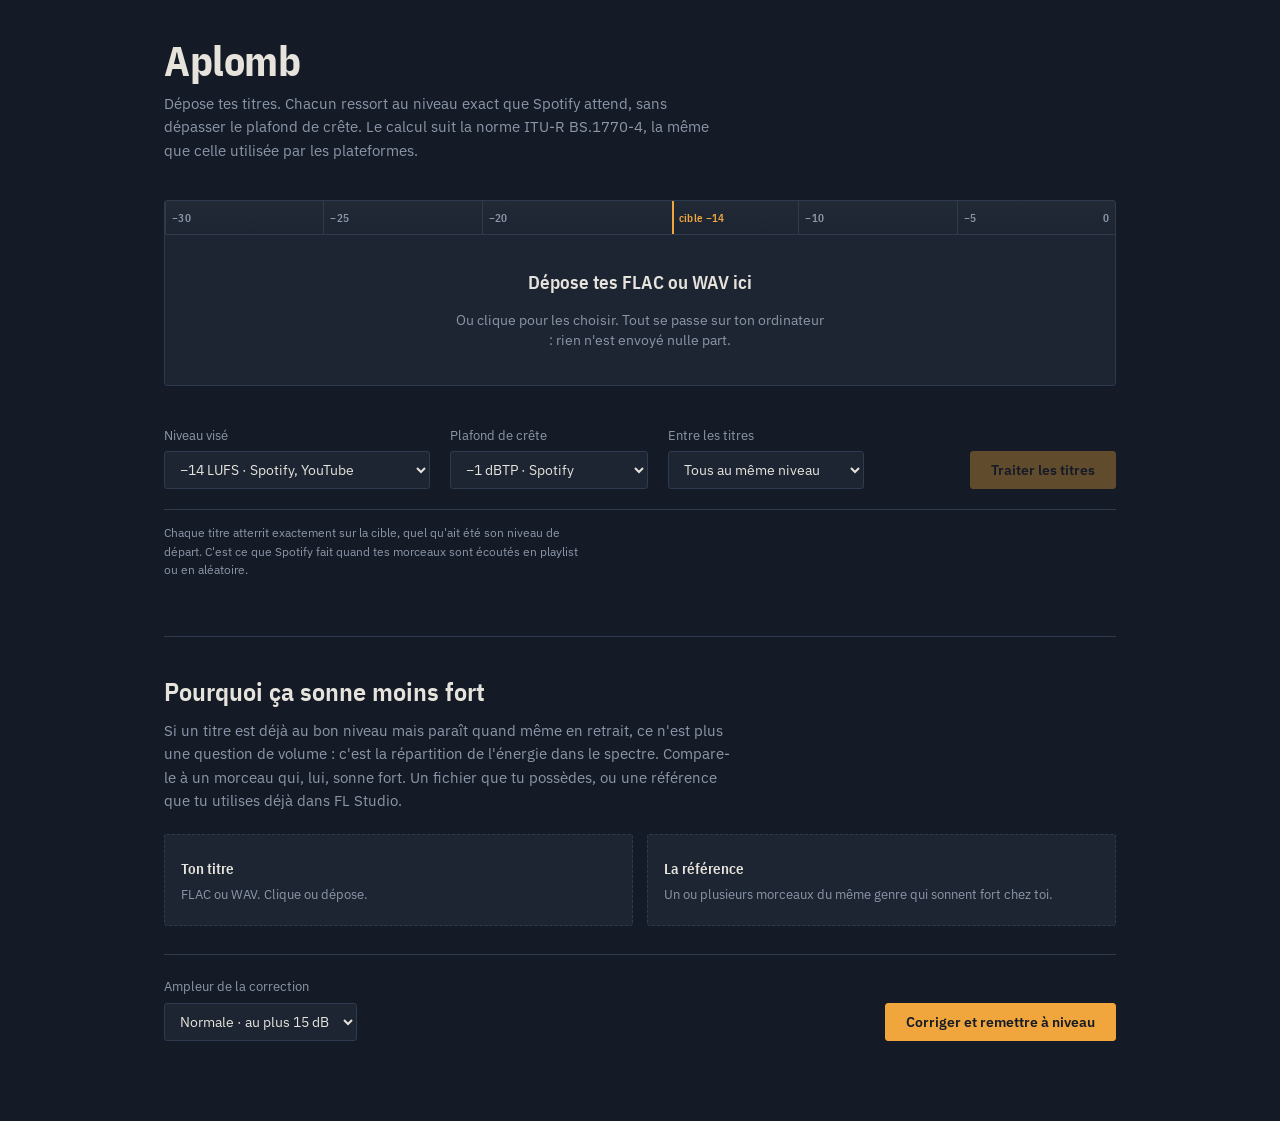
==== Aplomb/index.html @ 02bfd2ac "Update index.html" ====
<!DOCTYPE html>
<html lang="fr">
<head>
<meta charset="utf-8">
<meta name="viewport" content="width=device-width, initial-scale=1">
<title>Aplomb — mise à niveau pour Spotify</title>
<link rel="preconnect" href="https://fonts.googleapis.com">
<link rel="preconnect" href="https://fonts.gstatic.com" crossorigin>
<link href="https://fonts.googleapis.com/css2?family=IBM+Plex+Sans+Condensed:wght@500;600;700&family=IBM+Plex+Sans:wght@400;500;600&display=swap" rel="stylesheet">
<style>
:root{
  --bg:#151b26;
  --panel:#1d2532;
  --rule:#2e3a4d;
  --ink:#e6e3dc;
  --dim:#8b97a9;
  --lamp:#f0a63c;
  --alert:#e0604a;
  --good:#74bd9c;
  --scale-lo:-30;
  --scale-hi:0;
}
*{box-sizing:border-box}
html,body{margin:0;padding:0}
body{
  background:var(--bg);
  color:var(--ink);
  font-family:"IBM Plex Sans","Segoe UI",system-ui,sans-serif;
  font-size:15px;
  line-height:1.55;
  font-variant-numeric:tabular-nums;
  -webkit-font-smoothing:antialiased;
}
.wrap{max-width:1000px;margin:0 auto;padding:40px 24px 80px}

/* ---- en-tête ---- */
header{margin-bottom:38px}
h1{
  font-family:"IBM Plex Sans Condensed","Segoe UI",sans-serif;
  font-weight:700;font-size:42px;line-height:1;letter-spacing:-.01em;
  margin:0 0 10px;
}
header p{margin:0;max-width:62ch;color:var(--dim)}

/* ---- règle de loudness : l'élément central ---- */
.meter{
  border:1px solid var(--rule);
  background:var(--panel);
  border-radius:3px;
  margin-bottom:22px;
  overflow:hidden;
}
.meter.dragging{border-color:var(--lamp)}
.scale{
  position:relative;height:34px;
  border-bottom:1px solid var(--rule);
  background:linear-gradient(to bottom,rgba(255,255,255,.02),transparent);
}
.tick{position:absolute;top:0;bottom:0;width:1px;background:var(--rule)}
.tick span{
  position:absolute;top:9px;left:7px;
  font-size:11px;color:var(--dim);white-space:nowrap;
  font-family:"IBM Plex Sans Condensed",sans-serif;font-weight:600;letter-spacing:.03em;
}
.tick.last span{left:auto;right:7px}
.tick.target{background:var(--lamp);width:2px}
.tick.target span{color:var(--lamp)}

.lanes{position:relative}
.lanes:empty,.lanes:has(.dropnote){min-height:150px}
.dropnote{
  display:flex;flex-direction:column;align-items:center;justify-content:center;
  min-height:150px;gap:12px;text-align:center;padding:22px;
}
.dropnote strong{
  font-family:"IBM Plex Sans Condensed",sans-serif;font-weight:600;font-size:19px;
}
.dropnote span{color:var(--dim);font-size:13.5px;max-width:46ch}

.lane{
  position:relative;height:34px;
  border-bottom:1px solid rgba(46,58,77,.5);
}
.lane:last-child{border-bottom:none}
.lane .name{
  position:absolute;left:10px;top:8px;font-size:12.5px;color:var(--dim);
  max-width:34%;overflow:hidden;text-overflow:ellipsis;white-space:nowrap;
  z-index:2;text-shadow:0 0 6px var(--panel),0 0 6px var(--panel);
}
.travel{
  position:absolute;top:16px;height:2px;background:var(--rule);
  transition:left .7s cubic-bezier(.4,0,.2,1),width .7s cubic-bezier(.4,0,.2,1);
}
.pip{
  position:absolute;top:11px;width:11px;height:11px;margin-left:-5.5px;
  border-radius:50%;background:var(--dim);
  transition:left .7s cubic-bezier(.4,0,.2,1),background .3s;
}
.pip.done{background:var(--lamp);box-shadow:0 0 9px rgba(240,166,60,.55)}
.pip.ghost{background:none;border:1px solid var(--rule);width:9px;height:9px;top:12px}

/* ---- réglages ---- */
.controls{
  display:flex;flex-wrap:wrap;gap:20px;align-items:flex-end;
  padding:18px 0 20px;border-bottom:1px solid var(--rule);margin-bottom:20px;
}
.field select{max-width:270px}
.hint{font-size:12px;color:var(--dim);margin:-6px 0 20px;max-width:60ch}
.actions{display:flex;gap:10px;justify-content:flex-end;margin-top:16px}
.field{display:flex;flex-direction:column;gap:6px}
.field label{font-size:12.5px;color:var(--dim)}
select,button{
  font-family:inherit;font-size:14px;color:var(--ink);
  background:var(--panel);border:1px solid var(--rule);
  border-radius:3px;padding:8px 11px;
}
select:focus-visible,button:focus-visible,.meter:focus-visible{outline:2px solid var(--lamp);outline-offset:2px}
.go{
  background:var(--lamp);color:#151b26;border-color:var(--lamp);
  font-weight:600;padding:9px 20px;cursor:pointer;margin-left:auto;
}
.go:disabled{opacity:.35;cursor:default}
.ghostbtn{cursor:pointer}
.ghostbtn:hover{border-color:var(--dim)}

/* ---- tableau ---- */
table{width:100%;border-collapse:collapse;font-size:13.5px}
th{
  text-align:right;font-weight:600;color:var(--dim);font-size:12px;
  padding:0 10px 9px;border-bottom:1px solid var(--rule);
  font-family:"IBM Plex Sans Condensed",sans-serif;
}
th:first-child,td:first-child{text-align:left}
td{padding:11px 10px;border-bottom:1px solid rgba(46,58,77,.45);text-align:right}
td.title{max-width:230px;overflow:hidden;text-overflow:ellipsis;white-space:nowrap}
.lamp{color:var(--lamp)}
.alert{color:var(--alert)}
.good{color:var(--good)}
.muted{color:var(--dim)}
.dl{padding:4px 10px;font-size:12.5px;cursor:pointer}
.notes{margin-top:26px;font-size:13px;color:var(--dim);max-width:70ch}
.notes p{margin:0 0 9px}
.warn{color:var(--alert)}
progress{width:100%;height:3px;margin-top:14px;accent-color:var(--lamp)}
.hidden{display:none}
/* --- panneau de comparaison --- */
.compare{margin-top:56px;padding-top:34px;border-top:1px solid var(--rule)}
h2{font-family:"IBM Plex Sans Condensed",sans-serif;font-weight:600;font-size:26px;margin:0 0 8px}
.compare>p.lede{margin:0 0 22px;color:var(--dim);max-width:64ch}
.slots{display:grid;grid-template-columns:1fr 1fr;gap:14px}
.slot{
  border:1px dashed var(--rule);border-radius:3px;background:var(--panel);
  padding:18px 16px;min-height:92px;cursor:pointer;
  display:flex;flex-direction:column;justify-content:center;gap:5px;
}
.slot:hover,.slot.dragging{border-color:var(--lamp)}
.slot b{font-family:"IBM Plex Sans Condensed",sans-serif;font-weight:600;font-size:15px}
.slot small{color:var(--dim);font-size:12.5px;line-height:1.45}
.slot.filled{border-style:solid}
.slot .val{color:var(--lamp);font-size:13px}
.verdict{margin-top:26px}
.metrics{display:grid;grid-template-columns:repeat(4,1fr);gap:1px;background:var(--rule);
  border:1px solid var(--rule);border-radius:3px;margin-bottom:26px;overflow:hidden}
.metrics div{background:var(--panel);padding:12px 14px}
.metrics span{display:block;font-size:11.5px;color:var(--dim);margin-bottom:3px}
.metrics b{font-weight:500;font-size:15px}
.metrics b.two{font-size:14px}
.spectrum{border:1px solid var(--rule);border-radius:3px;background:var(--panel);padding:14px 16px}
.brow{display:grid;grid-template-columns:62px 1fr 62px;align-items:center;gap:10px;height:26px}
.btrack{position:relative;height:11px;background:rgba(46,58,77,.45);border-radius:2px}
.btrack::after{content:"";position:absolute;left:50%;top:-3px;bottom:-3px;width:1px;background:var(--rule)}
.bfill{position:absolute;top:0;bottom:0;border-radius:2px;background:var(--lamp);opacity:.85}
.bfill.neg{background:var(--alert)}
.blabel{font-size:12px;color:var(--dim);text-align:right}
.bval{font-size:12px}
.axis{display:grid;grid-template-columns:62px 1fr 62px;gap:10px;font-size:11px;color:var(--dim);margin-top:8px}
.axis div:nth-child(2){display:flex;justify-content:space-between}
.reading{margin-top:22px;font-size:14px;max-width:70ch}
.reading p{margin:0 0 11px}
.reading em{font-style:normal;color:var(--lamp)}
.fixbar{display:flex;flex-wrap:wrap;gap:18px;align-items:flex-end;margin:28px 0 0;
  padding-top:22px;border-top:1px solid var(--rule)}
.fixbar .go{margin-left:auto}
.curve{margin-top:22px}
.curve h3{font-family:"IBM Plex Sans Condensed",sans-serif;font-weight:600;font-size:16px;margin:0 0 10px}
.after{border-left:2px solid var(--good);padding-left:14px;margin-top:24px}
@media (max-width:640px){.slots{grid-template-columns:1fr}.metrics{grid-template-columns:repeat(2,1fr)}
  .fixbar .go{margin-left:0;width:100%}}
@media (prefers-reduced-motion:reduce){.travel,.pip{transition:none}}
@media (max-width:640px){
  h1{font-size:32px}
  .lane .name{max-width:38%;font-size:11.5px}
  .tick.thin{display:none}
  table{font-size:12.5px}
  td,th{padding-left:5px;padding-right:5px}
}
</style>
</head>
<body>
<div class="wrap">

<header>
  <h1>Aplomb</h1>
  <p>Dépose tes titres. Chacun ressort au niveau exact que Spotify attend, sans dépasser le plafond de crête. Le calcul suit la norme ITU‑R BS.1770‑4, la même que celle utilisée par les plateformes.</p>
</header>

<div class="meter" id="meter" tabindex="0" role="button" aria-label="Déposer ou choisir des fichiers audio">
  <div class="scale" id="scale"></div>
  <div class="lanes" id="lanes">
    <div class="dropnote" id="dropnote">
      <strong>Dépose tes FLAC ou WAV ici</strong>
      <span>Ou clique pour les choisir. Tout se passe sur ton ordinateur : rien n'est envoyé nulle part.</span>
    </div>
  </div>
</div>
<input type="file" id="picker" multiple accept=".flac,.wav,.aiff,.aif,audio/*" class="hidden">

<div class="controls">
  <div class="field">
    <label for="target">Niveau visé</label>
    <select id="target">
      <option value="-14" selected>−14 LUFS · Spotify, YouTube</option>
      <option value="-16">−16 LUFS · Apple Music</option>
      <option value="-11">−11 LUFS · Spotify réglé sur « Fort »</option>
    </select>
  </div>
  <div class="field">
    <label for="ceiling">Plafond de crête</label>
    <select id="ceiling">
      <option value="-1" selected>−1 dBTP · Spotify</option>
      <option value="-2">−2 dBTP · Amazon Music</option>
    </select>
  </div>
  <div class="field">
    <label for="mode">Entre les titres</label>
    <select id="mode">
      <option value="track" selected>Tous au même niveau</option>
      <option value="album">Garder les écarts voulus</option>
    </select>
  </div>
  <button class="go" id="go" disabled>Traiter les titres</button>
</div>

<p class="hint" id="modehint"></p>

<progress id="prog" class="hidden" max="100" value="0"></progress>

<table id="results" class="hidden">
  <thead>
    <tr>
      <th>Titre</th><th>Avant</th><th>Après</th><th>Gain</th>
      <th>Crête</th><th>Limitation</th><th id="playhead">Sur Spotify</th><th></th>
    </tr>
  </thead>
  <tbody id="rows"></tbody>
</table>

<div class="actions hidden" id="actions">
  <button class="ghostbtn" id="clear">Vider la liste</button>
  <button class="ghostbtn" id="dlall">Tout télécharger</button>
</div>

<div class="notes" id="notes"></div>

<section class="compare">
  <h2>Pourquoi ça sonne moins fort</h2>
  <p class="lede">Si un titre est déjà au bon niveau mais paraît quand même en retrait, ce n'est plus une question de volume : c'est la répartition de l'énergie dans le spectre. Compare-le à un morceau qui, lui, sonne fort. Un fichier que tu possèdes, ou une référence que tu utilises déjà dans FL Studio.</p>
  <div class="slots">
    <div class="slot" id="slotA" tabindex="0" role="button">
      <b>Ton titre</b>
      <small id="infoA">FLAC ou WAV. Clique ou dépose.</small>
    </div>
    <div class="slot" id="slotB" tabindex="0" role="button">
      <b>La référence</b>
      <small id="infoB">Un ou plusieurs morceaux du même genre qui sonnent fort chez toi.</small>
    </div>
  </div>
  <input type="file" id="pickA" accept=".flac,.wav,.aiff,.aif,audio/*" class="hidden">
  <input type="file" id="pickB" multiple accept=".flac,.wav,.aiff,.aif,audio/*" class="hidden">
  <progress id="prog2" class="hidden" max="100" value="0"></progress>
  <div class="verdict hidden" id="verdict"></div>

  <div class="fixbar hidden" id="fixbar">
    <div class="field">
      <label for="force">Ampleur de la correction</label>
      <select id="force">
        <option value="soft">Prudente · au plus 8 dB</option>
        <option value="normal" selected>Normale · au plus 15 dB</option>
        <option value="hard">Ferme · corriger à fond</option>
      </select>
    </div>
    <button class="go" id="fix">Corriger et remettre à niveau</button>
  </div>
  <div id="fixresult"></div>
</section>

</div>

<script>
/* ==================================================================
   1. MESURE — Loudness intégré selon ITU-R BS.1770-4 / EBU R128
   ================================================================== */

function kStages(fs){
  const f0=1681.974450955533, G=3.999843853973347, Q=0.7071752369554196;
  const K=Math.tan(Math.PI*f0/fs), Vh=Math.pow(10,G/20);
  const Vb=Math.pow(Vh,0.4996667741545416), a0=1+K/Q+K*K;
  const s1={b0:(Vh+Vb*K/Q+K*K)/a0, b1:2*(K*K-Vh)/a0, b2:(Vh-Vb*K/Q+K*K)/a0,
            a1:2*(K*K-1)/a0, a2:(1-K/Q+K*K)/a0};
  const f1=38.13547087602444, Q1=0.5003270373238773;
  const K1=Math.tan(Math.PI*f1/fs), d=1+K1/Q1+K1*K1;
  const s2={b0:1,b1:-2,b2:1, a1:2*(K1*K1-1)/d, a2:(1-K1/Q1+K1*K1)/d};
  return [s1,s2];
}

/* Somme des carrés par tranche de 100 ms, filtrage en flux pour ne jamais
   allouer une copie de tout le morceau. */
function segmentPower(chan, fs, gain){
  const step=Math.round(fs*0.1);
  const nSeg=Math.floor(chan.length/step);
  const out=new Float64Array(nSeg);
  const st=kStages(fs);
  let x1=0,x2=0,y1=0,y2=0, p1=0,p2=0,q1=0,q2=0;
  const A=st[0], B=st[1];
  for(let s=0;s<nSeg;s++){
    let acc=0; const base=s*step;
    for(let i=0;i<step;i++){
      const x0=chan[base+i]*gain;
      const y0=A.b0*x0+A.b1*x1+A.b2*x2-A.a1*y1-A.a2*y2;
      x2=x1;x1=x0;y2=y1;y1=y0;
      const z0=B.b0*y0+B.b1*p1+B.b2*p2-B.a1*q1-B.a2*q2;
      p2=p1;p1=y0;q2=q1;q1=z0;
      acc+=z0*z0;
    }
    out[s]=acc;
  }
  return {segs:out, step};
}

function integratedLoudness(channels, fs, gain){
  gain = gain===undefined ? 1 : gain;
  const per=channels.map(c=>segmentPower(c,fs,gain));
  const step=per[0].step, nSeg=per[0].segs.length;
  if(nSeg<4) return -Infinity;
  const W=[1,1,1,1.41,1.41];
  const nB=nSeg-3, T=step*4;
  const z=new Float64Array(nB), l=new Float64Array(nB);
  for(let b=0;b<nB;b++){
    let sum=0;
    for(let c=0;c<per.length;c++){
      const s=per[c].segs;
      sum += (W[c]!==undefined?W[c]:1) * ((s[b]+s[b+1]+s[b+2]+s[b+3])/T);
    }
    z[b]=sum;
    l[b]= sum>0 ? -0.691+10*Math.log10(sum) : -Infinity;
  }
  let sa=0,ca=0;
  for(let b=0;b<nB;b++) if(l[b]>-70){sa+=z[b];ca++;}
  if(!ca) return -Infinity;
  const rel=-0.691+10*Math.log10(sa/ca)-10;
  let sr=0,cr=0;
  for(let b=0;b<nB;b++) if(l[b]>-70&&l[b]>rel){sr+=z[b];cr++;}
  if(!cr) return -Infinity;
  return -0.691+10*Math.log10(sr/cr);
}

/* ==================================================================
   2. CRÊTE RÉELLE — interpolation polyphase 4x
   ================================================================== */

const OS=4, TAPS=24, DELAY=TAPS>>1;
const PHASES=(function(){
  const N=OS*TAPS, c=(N-1)/2, h=new Float64Array(N);
  for(let i=0;i<N;i++){
    const x=(i-c)/OS;
    const sinc=Math.abs(x)<1e-9?1:Math.sin(Math.PI*x)/(Math.PI*x);
    const t=i/(N-1);
    h[i]=sinc*(0.35875-0.48829*Math.cos(2*Math.PI*t)
              +0.14128*Math.cos(4*Math.PI*t)-0.01168*Math.cos(6*Math.PI*t));
  }
  const ph=[];
  for(let p=0;p<OS;p++){
    const k=new Float64Array(TAPS); let s=0;
    for(let j=0;j<TAPS;j++){k[j]=h[j*OS+p]; s+=k[j];}
    for(let j=0;j<TAPS;j++) k[j]/=s;
    ph.push(k);
  }
  return ph;
})();

/* Marge interne : l'interpolateur peut sous-estimer d'environ 0,06 dB
   dans le pire cas théorique, on garde de l'avance dessus. */
const TP_MARGIN_DB = 0.15;

function maxAbs(channels){
  let m=0;
  for(const ch of channels) for(let i=0;i<ch.length;i++){const a=Math.abs(ch[i]); if(a>m)m=a;}
  return m;
}

/* Balaye la crête réelle. Le suréchantillonnage n'est calculé que là où
   le signal peut approcher le plafond — ailleurs la crête brute suffit
   et le résultat reste exact. */
async function truePeakScan(channels, threshold, wantEnvelope, onProgress){
  const n=channels[0].length;
  const env = wantEnvelope ? new Float32Array(n) : null;
  let peak=0;
  const CHUNK=250000;
  for(let c=0;c<channels.length;c++){
    const ch=channels[c];
    for(let start=0;start<n;start+=CHUNK){
      const end=Math.min(n,start+CHUNK);
      for(let i=start;i<end;i++){
        let near=Math.abs(ch[i]);
        if(i>0){const a=Math.abs(ch[i-1]); if(a>near)near=a;}
        if(i<n-1){const a=Math.abs(ch[i+1]); if(a>near)near=a;}
        let v=Math.abs(ch[i]);
        if(near>=threshold){
          for(let p=0;p<OS;p++){
            const cf=PHASES[p]; let acc=0;
            const lo=i+DELAY-TAPS+1, hi=i+DELAY;
            if(lo>=0&&hi<n){
              for(let k=0;k<TAPS;k++) acc+=cf[k]*ch[i-k+DELAY];
            }else{
              for(let k=0;k<TAPS;k++){const idx=i-k+DELAY; if(idx>=0&&idx<n) acc+=cf[k]*ch[idx];}
            }
            const a=acc<0?-acc:acc;
            if(a>v)v=a;
          }
        }
        if(v>peak)peak=v;
        if(env&&v>env[i])env[i]=v;
      }
      if(onProgress) onProgress((c*n+end)/(channels.length*n));
      await new Promise(r=>setTimeout(r,0));
    }
  }
  return {peak, envelope:env};
}

/* ==================================================================
   3. LIMITEUR À ANTICIPATION
   Minimum glissant vers l'avant, puis moyenne glissante vers l'arrière.
   Cette combinaison garantit mathématiquement gain[n] <= gain requis[n],
   donc le plafond n'est jamais franchi, tout en restant continu.
   ================================================================== */
function limiterGain(envelope, ceilingLin, lookahead, releaseSamples){
  const n=envelope.length;
  const req=new Float32Array(n);
  for(let i=0;i<n;i++){const e=envelope[i]; req[i]= e>ceilingLin ? ceilingLin/e : 1;}

  const minF=new Float32Array(n);
  const dq=new Int32Array(n+1);
  let head=0,tail=0;
  for(let i=n-1;i>=0;i--){
    while(tail>head && req[dq[tail-1]]>=req[i]) tail--;
    dq[tail++]=i;
    while(dq[head]>i+lookahead-1) head++;
    minF[i]=req[dq[head]];
  }

  const smooth=new Float32Array(n);
  let acc=0;
  for(let i=0;i<n;i++){
    acc+=minF[i];
    if(i>=lookahead) acc-=minF[i-lookahead];
    smooth[i]=acc/Math.min(i+1,lookahead);
  }

  const a=Math.exp(-1/Math.max(1,releaseSamples));
  let g=smooth[0];
  const out=new Float32Array(n);
  for(let i=0;i<n;i++){
    const s=smooth[i];
    g = (s<g) ? s : a*g+(1-a)*s;
    if(g>s) g=s;
    out[i]=g;
  }
  return out;
}

/* ==================================================================
   4. CHAÎNE COMPLÈTE POUR UN TITRE
   ================================================================== */

const dB = v => 20*Math.log10(Math.max(v,1e-12));
const lin = d => Math.pow(10,d/20);

async function processTrack(track, targetLufs, ceilingDb, onProgress){
  const {channels, sampleRate} = track;
  const src = channels;
  const gainDb = targetLufs - track.lufsIn;
  const gainLin = lin(gainDb);
  const ceilLin = lin(ceilingDb - TP_MARGIN_DB);

  // Cas simple : après le gain, la crête reste sous le plafond.
  // Aucun traitement autre qu'un facteur constant, donc rien n'est altéré.
  const peakAfter = track.peakIn * gainLin;
  if(peakAfter <= ceilLin){
    const out = src.map(ch=>{
      const o=new Float32Array(ch.length);
      for(let i=0;i<ch.length;i++) o[i]=ch[i]*gainLin;
      return o;
    });
    return {
      channels:out, sampleRate,
      lufsOut: track.lufsIn + gainDb,
      gainDb, tpOut: dB(peakAfter), reductionDb: 0, limited:false
    };
  }

  // Sinon : gain + limitation de crête, puis on rattrape le niveau perdu.
  const lookahead = Math.max(8, Math.round(sampleRate*0.004));
  const release   = Math.round(sampleRate*0.12);
  let g = gainLin;
  let out=null, tpOut=0, lufsOut=0, reduction=0;

  const envThreshold = Math.min(0.999, ceilLin/g*0.5);
  const scan = await truePeakScan(src, envThreshold, true, p=>onProgress(p*0.5));
  const env = scan.envelope;

  for(let pass=0; pass<5; pass++){
    const scaled=new Float32Array(env.length);
    for(let i=0;i<env.length;i++) scaled[i]=env[i]*g;
    const gv = limiterGain(scaled, ceilLin, lookahead, release);

    out = src.map(ch=>{
      const o=new Float32Array(ch.length);
      for(let i=0;i<ch.length;i++) o[i]=ch[i]*g*gv[i];
      return o;
    });

    lufsOut = integratedLoudness(out, sampleRate);
    let minG=1;
    for(let i=0;i<gv.length;i++) if(gv[i]<minG) minG=gv[i];
    reduction = -dB(minG);

    const err = targetLufs - lufsOut;
    onProgress(0.5 + 0.4*(pass+1)/5);
    if(Math.abs(err) < 0.05) break;
    g *= lin(err);
  }

  const verify = await truePeakScan(out, Math.min(0.999, ceilLin*0.5), false, p=>onProgress(0.9+p*0.1));
  tpOut = dB(verify.peak);

  // Filet de sécurité : si malgré tout la crête dépasse, on redescend.
  if(verify.peak > lin(ceilingDb)){
    const fix = lin(ceilingDb - TP_MARGIN_DB)/verify.peak;
    for(const ch of out) for(let i=0;i<ch.length;i++) ch[i]*=fix;
    lufsOut += dB(fix);
    tpOut += dB(fix);
  }

  return {channels:out, sampleRate, lufsOut, gainDb:dB(g), tpOut, reductionDb:reduction, limited:true};
}

/* ==================================================================
   5. LECTURE DES FICHIERS
   On lit la fréquence d'échantillonnage dans l'en-tête avant de décoder,
   pour que le navigateur ne rééchantillonne pas le fichier au passage.
   ================================================================== */

function sniffSampleRate(buf, name){
  const u=new Uint8Array(buf);
  const tag=String.fromCharCode(u[0],u[1],u[2],u[3]);
  if(tag==='fLaC'){
    // Premier bloc de métadonnées = STREAMINFO, débit sur 20 bits
    return (u[18]<<12)|(u[19]<<4)|(u[20]>>4);
  }
  if(tag==='RIFF'){
    const dv=new DataView(buf);
    let pos=12;
    while(pos+8<=buf.byteLength){
      const id=String.fromCharCode(u[pos],u[pos+1],u[pos+2],u[pos+3]);
      const size=dv.getUint32(pos+4,true);
      if(id==='fmt ') return dv.getUint32(pos+12,true);
      pos+=8+size+(size%2);
    }
  }
  if(tag==='FORM'){
    const dv=new DataView(buf);
    let pos=12;
    while(pos+8<=buf.byteLength){
      const id=String.fromCharCode(u[pos],u[pos+1],u[pos+2],u[pos+3]);
      const size=dv.getUint32(pos+4,false);
      if(id==='COMM'){
        // Fréquence stockée en flottant étendu 80 bits
        const exp=dv.getUint16(pos+16,false);
        const hi=dv.getUint32(pos+18,false), lo=dv.getUint32(pos+22,false);
        return Math.round((hi*4294967296+lo)*Math.pow(2,(exp&0x7fff)-16383-63));
      }
      pos+=8+size+(size%2);
    }
  }
  return null;
}

async function loadFile(file){
  const buf = await file.arrayBuffer();
  let rate = sniffSampleRate(buf, file.name);
  let guessed=false;
  if(!rate || rate<3000 || rate>384000){ rate=44100; guessed=true; }
  const ctx = new OfflineAudioContext(2,1,rate);
  const audio = await ctx.decodeAudioData(buf.slice(0));
  const nc = Math.min(audio.numberOfChannels,2);
  const channels=[];
  for(let c=0;c<nc;c++) channels.push(audio.getChannelData(c));
  return {name:file.name, channels, sampleRate:audio.sampleRate, guessed};
}

/* ==================================================================
   6. EXPORT WAV 24 BITS avec dither TPDF
   ================================================================== */
function encodeWav24(channels, sampleRate){
  const n=channels[0].length, nc=channels.length;
  const bytes=n*nc*3;
  const buf=new ArrayBuffer(44+bytes);
  const dv=new DataView(buf);
  const str=(o,s)=>{for(let i=0;i<s.length;i++) dv.setUint8(o+i,s.charCodeAt(i));};
  str(0,'RIFF'); dv.setUint32(4,36+bytes,true); str(8,'WAVE');
  str(12,'fmt '); dv.setUint32(16,16,true); dv.setUint16(20,1,true);
  dv.setUint16(22,nc,true); dv.setUint32(24,sampleRate,true);
  dv.setUint32(28,sampleRate*nc*3,true); dv.setUint16(32,nc*3,true); dv.setUint16(34,24,true);
  str(36,'data'); dv.setUint32(40,bytes,true);
  const S=8388607;
  let o=44;
  for(let i=0;i<n;i++){
    for(let c=0;c<nc;c++){
      const d=(Math.random()+Math.random()-1)/S;
      let v=channels[c][i]+d;
      if(v>1)v=1; else if(v<-1)v=-1;
      let s=Math.round(v*S);
      if(s>S)s=S; else if(s<-8388608)s=-8388608;
      if(s<0)s+=16777216;
      dv.setUint8(o++,s&255); dv.setUint8(o++,(s>>8)&255); dv.setUint8(o++,(s>>16)&255);
    }
  }
  return new Blob([buf],{type:'audio/wav'});
}

/* ==================================================================
   8. ANALYSE COMPARATIVE — répartition spectrale et dynamique
   ================================================================== */

function fft(re,im){
  const n=re.length;
  for(let i=1,j=0;i<n;i++){
    let bit=n>>1;
    for(;j&bit;bit>>=1) j^=bit;
    j^=bit;
    if(i<j){const tr=re[i];re[i]=re[j];re[j]=tr;const ti=im[i];im[i]=im[j];im[j]=ti;}
  }
  for(let len=2;len<=n;len<<=1){
    const ang=-2*Math.PI/len, wr=Math.cos(ang), wi=Math.sin(ang), h=len>>1;
    for(let i=0;i<n;i+=len){
      let cr=1,ci=0;
      for(let j=0;j<h;j++){
        const ur=re[i+j], ui=im[i+j];
        const xr=re[i+j+h], xi=im[i+j+h];
        const vr=xr*cr-xi*ci, vi=xr*ci+xi*cr;
        re[i+j]=ur+vr; im[i+j]=ui+vi;
        re[i+j+h]=ur-vr; im[i+j+h]=ui-vi;
        const t=cr*wr-ci*wi; ci=cr*wi+ci*wr; cr=t;
      }
    }
  }
}

/* Spectre moyen sur les passages qui jouent vraiment (le silence est écarté).
   On échantillonne des fenêtres réparties sur tout le morceau plutôt que
   de tout analyser : la moyenne converge bien avant. */
function averageSpectrum(channels, fs, gain){
  const N=8192, half=N>>1;
  const n=channels[0].length;
  if(n<N) return null;
  const win=new Float64Array(N);
  for(let i=0;i<N;i++) win[i]=0.5-0.5*Math.cos(2*Math.PI*i/(N-1));

  const maxFrames=400;
  const nPos=Math.max(1,Math.floor((n-N)/N));
  const stride=Math.max(1,Math.floor(nPos/maxFrames));

  // Seuil de silence : on garde ce qui est au-dessus du centile bas d'énergie
  const energies=[];
  for(let f=0;f<nPos;f+=stride){
    const o=f*N; let e=0;
    for(let i=0;i<N;i+=16){const v=channels[0][o+i]; e+=v*v;}
    energies.push(e);
  }
  const sorted=[...energies].sort((a,b)=>a-b);
  const floor=sorted[Math.floor(sorted.length*0.35)]*0.25;

  const power=new Float64Array(half);
  let frames=0, k=0;
  for(let f=0;f<nPos;f+=stride,k++){
    if(energies[k]<floor) continue;
    const o=f*N;
    for(const ch of channels){
      const re=new Float64Array(N), im=new Float64Array(N);
      for(let i=0;i<N;i++) re[i]=ch[o+i]*win[i]*gain;
      fft(re,im);
      for(let b=0;b<half;b++) power[b]+=re[b]*re[b]+im[b]*im[b];
    }
    frames++;
  }
  if(!frames) return null;
  for(let b=0;b<half;b++) power[b]/=frames;
  return {power, binHz:fs/N};
}

const BANDS=[
  [22,44,'31 Hz'],[44,88,'63 Hz'],[88,177,'125 Hz'],[177,354,'250 Hz'],
  [354,707,'500 Hz'],[707,1414,'1 kHz'],[1414,2828,'2 kHz'],
  [2828,5657,'4 kHz'],[5657,11314,'8 kHz'],[11314,20000,'16 kHz']
];

function bandLevels(spec){
  if(!spec) return null;
  const {power,binHz}=spec;
  return BANDS.map(([lo,hi,label])=>{
    let sum=0;
    const b0=Math.max(1,Math.round(lo/binHz)), b1=Math.min(power.length-1,Math.round(hi/binHz));
    for(let b=b0;b<=b1;b++) sum+=power[b];
    return {label, db: 10*Math.log10(Math.max(sum,1e-30))};
  });
}

/* Étendue de loudness (EBU Tech 3342) : écart entre les passages calmes
   et les passages forts, une fois le silence écarté. */
function loudnessRange(channels, fs){
  const per=channels.map(c=>segmentPower(c,fs,1));
  const step=per[0].step, nSeg=per[0].segs.length;
  if(nSeg<30) return null;
  const W=[1,1,1,1.41,1.41];
  const short=[];
  for(let s=0;s+30<=nSeg;s+=10){
    let sum=0;
    for(let c=0;c<per.length;c++){
      let acc=0;
      for(let k=0;k<30;k++) acc+=per[c].segs[s+k];
      sum+=(W[c]!==undefined?W[c]:1)*(acc/(step*30));
    }
    short.push({z:sum, l: sum>0? -0.691+10*Math.log10(sum) : -Infinity});
  }
  const abs=short.filter(v=>v.l>-70);
  if(abs.length<2) return null;
  const mean=abs.reduce((a,v)=>a+v.z,0)/abs.length;
  const thr=-0.691+10*Math.log10(mean)-20;
  const kept=abs.filter(v=>v.l>thr).map(v=>v.l).sort((a,b)=>a-b);
  if(kept.length<2) return null;
  const q=p=>kept[Math.min(kept.length-1,Math.round(p*(kept.length-1)))];
  return q(0.95)-q(0.10);
}

/* ==================================================================
   11. CORRECTION AUTOMATIQUE
   On compare le spectre moyen du morceau à celui des références, on
   lisse l'écart au tiers d'octave, puis on l'applique en filtre à
   phase linéaire — donc sans décaler les transitoires.
   ================================================================== */

function ifft(re,im){
  const n=re.length;
  for(let i=0;i<n;i++) im[i]=-im[i];
  fft(re,im);
  for(let i=0;i<n;i++){ re[i]/=n; im[i]=-im[i]/n; }
}

/* Lissage à fraction d'octave : chaque point devient la moyenne de ses
   voisins sur une largeur proportionnelle à sa fréquence. */
function smoothOctave(db, binHz, frac){
  const n=db.length;
  const pre=new Float64Array(n+1);
  for(let i=0;i<n;i++) pre[i+1]=pre[i]+db[i];
  const out=new Float64Array(n);
  const r=Math.pow(2,frac/2);
  for(let i=0;i<n;i++){
    const f=i*binHz;
    let lo=Math.max(1,Math.floor(f/r/binHz));
    let hi=Math.min(n-1,Math.ceil(f*r/binHz));
    if(hi<=lo){ out[i]=db[i]; continue; }
    out[i]=(pre[hi+1]-pre[lo])/(hi+1-lo);
  }
  return out;
}


/* Les encodages avec perte (MP3, AAC, Opus) coupent net le haut du spectre.
   On repère ce mur pour ne pas le confondre avec un vrai manque d'aigus. */
function detectBandwidth(spec){
  const {power,binHz}=spec;
  const db=new Float64Array(power.length);
  for(let b=0;b<power.length;b++) db[b]=10*Math.log10(Math.max(power[b],1e-30));
  const sm=smoothOctave(db,binHz,1/3);
  let ref=0,n=0;
  for(let b=Math.round(1000/binHz);b<Math.round(6000/binHz);b++){ref+=sm[b];n++;}
  ref/=n;
  const thr=ref-32;
  const top=Math.min(sm.length-1,Math.round(21500/binHz));
  let cut=top*binHz;
  for(let b=top;b>Math.round(6000/binHz);b--){
    if(sm[b]>thr){ cut=b*binHz; break; }
  }
  return cut>=19500 ? null : cut;
}

/* Construit la réponse corrective puis les coefficients du filtre.
   Renvoie aussi la courbe appliquée, pour pouvoir l'afficher. */
function designMatchFilter(mine, refs, fs, opts){
  const half=mine.power.length;
  const binHz=mine.binHz;
  const {strength, maxCut, maxBoost, taps}=opts;

  const toDb=(pw)=>{
    const fl=Math.max(...pw)*1e-7;
    const d=new Float64Array(pw.length);
    for(let b=0;b<pw.length;b++) d[b]=10*Math.log10(Math.max(pw[b],fl));
    return smoothOctave(d,binHz,1/3);
  };
  const dMine=toDb(mine.power);
  const dRefs=refs.map(r=>toDb(r.power));

  // Là où les références ne sont pas d'accord entre elles, on n'a aucune
  // certitude : la correction y est atténuée plutôt qu'appliquée à l'aveugle.
  const raw=new Float64Array(half);
  const trust=new Float64Array(half);
  for(let b=0;b<half;b++){
    let sum=0,lo=Infinity,hi=-Infinity;
    for(const d of dRefs){ sum+=d[b]; if(d[b]<lo)lo=d[b]; if(d[b]>hi)hi=d[b]; }
    raw[b]=sum/dRefs.length - dMine[b];
    const spread=dRefs.length>1 ? hi-lo : 0;
    trust[b]=Math.max(0.25, Math.min(1, 1-(spread-5)/12));
  }

  // Plus haute fréquence utilisable : celle de la référence la plus étroite.
  let bw=Infinity;
  for(const r of refs){ const c=detectBandwidth(r); if(c!==null && c<bw) bw=c; }
  const mineBw=detectBandwidth(mine);
  if(mineBw!==null && mineBw<bw) bw=mineBw;
  if(!isFinite(bw)) bw=20000;

  const sm=raw;

  // Recentrage : la correction ne doit pas changer le niveau global,
  // seulement la répartition. On retire la moyenne de la zone utile.
  let mean=0,cnt=0;
  for(let b=Math.round(100/binHz);b<Math.round(Math.min(8000,bw*0.8)/binHz);b++){mean+=sm[b];cnt++;}
  mean/=cnt;

  const curve=new Float64Array(half);
  for(let b=0;b<half;b++){
    const f=b*binHz;
    let v=(sm[b]-mean)*strength*trust[b];
    if(v<-maxCut) v=-maxCut;
    if(v>maxBoost) v=maxBoost;
    // Rien sous 20 Hz, et on relâche avant la limite de bande utile :
    // au-delà, la référence ne dit plus rien de fiable.
    if(f<20) v=curve[Math.max(0,b-1)];
    const start=bw*0.8;
    if(f>start){
      const k=Math.max(0,1-(f-start)/(bw-start));
      v*=k;
    }
    curve[b]=v;
  }

  // Réponse en amplitude -> réponse impulsionnelle à phase nulle
  const M=half*2;
  const re=new Float64Array(M), im=new Float64Array(M);
  for(let b=0;b<half;b++){
    const g=Math.pow(10,curve[b]/20);
    re[b]=g;
    if(b>0) re[M-b]=g;
    if(b===half-1) re[half]=g;
  }
  ifft(re,im);

  // Recentrage et fenêtrage
  const h=new Float32Array(taps);
  const c=taps>>1;
  for(let i=0;i<taps;i++){
    const k=(i-c+M)%M;
    const w=0.5-0.5*Math.cos(2*Math.PI*i/(taps-1));
    h[i]=re[k]*w;
  }
  return {taps:h, curve, binHz, bandwidth:bw, trust};
}

/* Convolution par blocs (recouvrement-addition) */
function convolve(channels, h, onProgress){
  const L=h.length;
  let nf=1; while(nf < L*4) nf<<=1;
  const blk=nf-L+1;

  const hr=new Float64Array(nf), hi=new Float64Array(nf);
  for(let i=0;i<L;i++) hr[i]=h[i];
  fft(hr,hi);

  const n=channels[0].length;
  const delay=L>>1;
  const total=channels.length*Math.ceil(n/blk);
  const out=[]; let done=0;

  for(let c=0;c<channels.length;c++){
    const src=channels[c];
    const acc=new Float64Array(n+L+blk);
    for(let p=0;p<n;p+=blk){
      const re=new Float64Array(nf), im=new Float64Array(nf);
      const len=Math.min(blk,n-p);
      for(let i=0;i<len;i++) re[i]=src[p+i];
      fft(re,im);
      for(let i=0;i<nf;i++){
        const a=re[i]*hr[i]-im[i]*hi[i];
        const b=re[i]*hi[i]+im[i]*hr[i];
        re[i]=a; im[i]=b;
      }
      ifft(re,im);
      const m=len+L-1;
      for(let i=0;i<m;i++) acc[p+i]+=re[i];
      done++;
      if(onProgress) onProgress(done/total);
    }
    const dst=new Float32Array(n);
    for(let i=0;i<n;i++) dst[i]=acc[i+delay];
    out.push(dst);
  }
  return out;
}

/* ==================================================================
   12. INTERFACE
   ================================================================== */

const LO=-30, HI=0;
const pct = v => Math.max(0,Math.min(100, (Math.max(LO,Math.min(HI,v))-LO)/(HI-LO)*100));

const mn = s => String(s).replace(/-/g,'\u2212');
const el = id => document.getElementById(id);
let tracks=[];

function drawScale(){
  const s=el('scale'); s.innerHTML='';
  const target=parseFloat(el('target').value);
  for(const v of [-30,-25,-20,-10,-5,0]){
    const d=document.createElement('div');
    d.className='tick'+(v===0?' last':'')+((v===-25||v===-5)?' thin':''); d.style.left=pct(v)+'%';
    d.innerHTML='<span>'+mn(String(v))+'</span>';
    s.appendChild(d);
  }
  const t=document.createElement('div');
  t.className='tick target'; t.style.left=pct(target)+'%';
  t.innerHTML='<span>cible '+mn(String(target))+'</span>';
  s.appendChild(t);
}

function drawLanes(){
  const box=el('lanes');
  if(!tracks.length){ box.innerHTML='<div class="dropnote" id="dropnote"><strong>Dépose tes FLAC ou WAV ici</strong><span>Ou clique pour les choisir. Tout se passe sur ton ordinateur : rien n\'est envoyé nulle part.</span></div>'; return; }
  box.innerHTML='';
  tracks.forEach(t=>{
    const lane=document.createElement('div'); lane.className='lane';
    const nm=document.createElement('div'); nm.className='name'; nm.textContent=t.name;
    lane.appendChild(nm);
    if(t.lufsIn!==undefined && isFinite(t.lufsIn)){
      const from=pct(t.lufsIn);
      const to = t.result ? pct(t.result.lufsOut) : from;
      const bar=document.createElement('div'); bar.className='travel';
      bar.style.left=Math.min(from,to)+'%'; bar.style.width=Math.abs(to-from)+'%';
      lane.appendChild(bar);
      if(t.result){
        const gh=document.createElement('div'); gh.className='pip ghost';
        gh.style.left=from+'%'; lane.appendChild(gh);
      }
      const pip=document.createElement('div');
      pip.className='pip'+(t.result?' done':'');
      pip.style.left=from+'%';
      lane.appendChild(pip);
      if(t.result) requestAnimationFrame(()=>{pip.style.left=to+'%';});
    }
    box.appendChild(lane);
  });
}

function fmt(v,unit,digits){
  if(v===undefined||!isFinite(v)) return '—';
  return mn((v>0?'+':'')+v.toFixed(digits===undefined?1:digits))+(unit||'');
}

/* Ce que Spotify jouera réellement : il remonte les titres trop faibles
   mais laisse 1 dB de réserve, donc un fichier sans marge reste en dessous. */
function spotifyPlayback(lufs, tp, target, albumMode){
  // En mode album, Spotify applique un décalage unique à toute la galette :
  // les fichiers sortent déjà calés, donc ils sont joués tels quels.
  if(albumMode) return {level:lufs, clamped:false};
  const want = target - lufs;
  if(want<=0) return {level:target, clamped:false};
  const allowed = -1 - tp;
  const applied = Math.min(want, Math.max(0,allowed));
  return {level: lufs+applied, clamped: applied < want - 0.05};
}

function render(){
  drawLanes();
  const rows=el('rows'); rows.innerHTML='';
  const target=parseFloat(el('target').value);
  tracks.forEach((t,i)=>{
    const tr=document.createElement('tr');
    const r=t.result;
    const album = el('mode').value==='album';
    const play = r ? spotifyPlayback(r.lufsOut, r.tpOut, target, album) : null;
    let playCell='—';
    if(play){
      playCell = play.clamped
        ? '<span class="alert">'+mn(play.level.toFixed(1))+' LUFS</span>'
        : '<span class="good">'+mn(play.level.toFixed(1))+' LUFS</span>';
    }
    tr.innerHTML =
      '<td class="title">'+t.name+'</td>'+
      '<td class="muted">'+fmt(t.lufsIn,'',1)+'</td>'+
      '<td class="lamp">'+(r?mn(r.lufsOut.toFixed(1)):'—')+'</td>'+
      '<td>'+(r?fmt(r.gainDb,' dB'):'—')+'</td>'+
      '<td>'+(r?mn(r.tpOut.toFixed(2))+' dBTP':fmt(t.tpIn,' dBTP',2))+'</td>'+
      '<td>'+(r ? (r.reductionDb>0.05
          ? (r.reductionDb>3?'<span class="alert">':'<span>')+'\u2212'+r.reductionDb.toFixed(1)+' dB</span>'
          : '<span class="muted">aucune</span>') : '—')+'</td>'+
      '<td>'+playCell+'</td>'+
      '<td>'+(r?'<button class="dl ghostbtn" data-i="'+i+'">Télécharger</button>':'')+'</td>';
    rows.appendChild(tr);
  });
  el('playhead').textContent = el('mode').value==='album' ? 'Album joué' : 'Sur Spotify';
  el('results').classList.toggle('hidden', !tracks.length);
  el('actions').classList.toggle('hidden', !tracks.some(t=>t.result));
  rows.querySelectorAll('.dl').forEach(b=>{
    b.onclick=()=>download(tracks[+b.dataset.i]);
  });
  updateNotes();
}

function download(t){
  const blob=encodeWav24(t.result.channels, t.result.sampleRate);
  const a=document.createElement('a');
  a.href=URL.createObjectURL(blob);
  a.download=t.name.replace(/\.[^.]+$/,'')+' [aplomb].wav';
  a.click();
  setTimeout(()=>URL.revokeObjectURL(a.href),4000);
}

function updateNotes(){
  const n=el('notes');
  const done=tracks.filter(t=>t.result);
  if(!done.length){ n.innerHTML=''; return; }
  const target=parseFloat(el('target').value);
  let html='';
  const squashed=done.filter(t=>t.result.reductionDb>3);
  const album=el('mode').value==='album';
  const clamped=done.filter(t=>{const p=spotifyPlayback(t.result.lufsOut,t.result.tpOut,target,album); return p.clamped;});
  const guessed=tracks.filter(t=>t.guessed);

  html+='<p>Les fichiers sortent en WAV 24 bits, à la fréquence d\'origine, avec un dither TPDF. C\'est le format que demandent les distributeurs, et il n\'y a aucune perte par rapport à ton FLAC.</p>';
  if(squashed.length){
    html+='<p class="warn">'+squashed.length+' titre'+(squashed.length>1?'s ont':' a')+' demandé plus de 3 dB de limitation pour tenir sous le plafond. Ça s\'entend. Ces titres gagneraient à être remontés dans FL Studio avant l\'export plutôt qu\'ici.</p>';
  }
  if(clamped.length){
    html+='<p class="warn">'+clamped.length+' titre'+(clamped.length>1?'s ne pourront':' ne pourra')+' pas être joué'+(clamped.length>1?'s':'')+' au niveau visé : Spotify laisse 1 dB de réserve quand il remonte un morceau. Baisse le plafond de crête ou remonte le titre à la source.</p>';
  }
  if(guessed.length){
    html+='<p class="warn">Fréquence d\'échantillonnage illisible sur '+guessed.length+' fichier'+(guessed.length>1?'s':'')+' : 44,1 kHz a été supposé. Utilise du FLAC ou du WAV pour éviter ça.</p>';
  }
  if(album){
    html+='<p>Les niveaux affichés valent pour une écoute de l\'album dans l\'ordre. En playlist ou en aléatoire, Spotify recale chaque titre séparément et les écarts que tu viens de préserver disparaissent — c\'est inévitable, quel que soit le fichier envoyé.</p>';
  }
  html+='<p>Un master déjà écrêté ou saturé garde sa distorsion : baisser le volume ne la retire pas. Aplomb règle le niveau, pas le mastering.</p>';
  n.innerHTML=html;
}

/* ---- chargement ---- */
async function addFiles(list){
  const files=[...list].filter(f=>/\.(flac|wav|aif|aiff|mp3|m4a|ogg)$/i.test(f.name));
  if(!files.length) return;
  el('prog').classList.remove('hidden');
  el('go').disabled=true;
  for(const f of files){
    try{
      const t=await loadFile(f);
      t.lufsIn=integratedLoudness(t.channels,t.sampleRate);
      const base=maxAbs(t.channels);
      const scan=await truePeakScan(t.channels, base*0.5, false, p=>{
        el('prog').value = (tracks.length/(tracks.length+files.length))*100 + p*10;
      });
      t.peakIn=scan.peak;
      t.tpIn=dB(scan.peak);
      tracks.push(t);
      render();
    }catch(e){
      tracks.push({name:f.name+' — lecture impossible', lufsIn:NaN, error:true});
      render();
    }
  }
  el('prog').classList.add('hidden'); el('prog').value=0;
  el('go').disabled = !tracks.some(t=>!t.error);
}

/* ---- traitement ---- */
async function runAll(){
  const target=parseFloat(el('target').value);
  const ceiling=parseFloat(el('ceiling').value);
  const mode=el('mode').value;
  const usable=tracks.filter(t=>!t.error && isFinite(t.lufsIn));
  if(!usable.length) return;

  // « Garder les écarts » : un seul décalage commun, calculé pour que le
  // titre le plus fort atterrisse sur la cible. Les rapports entre titres
  // sont conservés, exactement comme Spotify traite un album écouté d'affilée.
  let offsets=new Map();
  if(mode==='album'){
    const loudest=Math.max(...usable.map(t=>t.lufsIn));
    usable.forEach(t=>offsets.set(t, t.lufsIn + (target-loudest)));
  }else{
    usable.forEach(t=>offsets.set(t,target));
  }

  el('go').disabled=true;
  el('prog').classList.remove('hidden');
  for(let i=0;i<usable.length;i++){
    const t=usable[i];
    t.result = await processTrack(t, offsets.get(t), ceiling, p=>{
      el('prog').value = ((i+p)/usable.length)*100;
    });
    render();
  }
  el('prog').classList.add('hidden'); el('prog').value=0;
  el('go').disabled=false;
}

/* ---- branchements ---- */
const meter=el('meter'), picker=el('picker');
meter.addEventListener('click',()=>picker.click());
meter.addEventListener('keydown',e=>{if(e.key==='Enter'||e.key===' '){e.preventDefault();picker.click();}});
picker.addEventListener('change',e=>{addFiles(e.target.files); picker.value='';});
['dragenter','dragover'].forEach(ev=>meter.addEventListener(ev,e=>{
  e.preventDefault(); meter.classList.add('dragging');
}));
['dragleave','drop'].forEach(ev=>meter.addEventListener(ev,e=>{
  e.preventDefault(); if(ev==='drop'||e.target===meter) meter.classList.remove('dragging');
}));
meter.addEventListener('drop',e=>{ e.preventDefault(); addFiles(e.dataTransfer.files); });
el('go').addEventListener('click',runAll);
el('target').addEventListener('change',()=>{drawScale();render();});
el('ceiling').addEventListener('change',render);
el('mode').addEventListener('change',modeHint);
el('clear').addEventListener('click',()=>{tracks=[];el('go').disabled=true;render();});
el('dlall').addEventListener('click',async()=>{
  for(const t of tracks.filter(t=>t.result)){ download(t); await new Promise(r=>setTimeout(r,400)); }
});

function modeHint(){
  el('modehint').textContent = el('mode').value==='album'
    ? "Tous les titres reçoivent le même décalage : le plus fort atterrit sur la cible et les autres restent en dessous, dans le même rapport qu'aujourd'hui. À choisir si une intro calme doit rester calme."
    : "Chaque titre atterrit exactement sur la cible, quel qu'ait été son niveau de départ. C'est ce que Spotify fait quand tes morceaux sont écoutés en playlist ou en aléatoire.";
}

modeHint();
drawScale();
render();

/* ==================================================================
   10. COMPARAISON — interface
   ================================================================== */

const slots={A:null,B:[]};

async function analyseSlot(file, keepAudio){
  const t=await loadFile(file);
  const lufs=integratedLoudness(t.channels,t.sampleRate);
  const tp=(await truePeakScan(t.channels, maxAbs(t.channels)*0.5, false, null)).peak;
  const g=lin(-14-lufs);
  const spec=averageSpectrum(t.channels,t.sampleRate,g);
  const lra=loudnessRange(t.channels,t.sampleRate);
  return {
    name:t.name, lufs, tp:dB(tp), plr:dB(tp)-lufs, lra,
    spec, bands:bandLevels(spec), bw:detectBandwidth(spec), sampleRate:t.sampleRate,
    channels: keepAudio ? t.channels : null
  };
}

async function loadSlot(key, files){
  const info=el('info'+key);
  info.textContent='Analyse en cours…';
  el('prog2').classList.remove('hidden');
  el('fixresult').innerHTML='';
  try{
    if(key==='A'){
      slots.A=await analyseSlot(files[0], true);
      const a=slots.A;
      info.innerHTML='<span class="val">'+a.name+'</span><br>'+
        mn(a.lufs.toFixed(1))+' LUFS · '+mn(a.tp.toFixed(1))+' dBTP'+
        (a.lra!==null?' · étendue '+a.lra.toFixed(1)+' LU':'');
    }else{
      slots.B=[];
      for(const f of files) slots.B.push(await analyseSlot(f,false));
      info.innerHTML=slots.B.map(r=>'<span class="val">'+r.name+'</span> '+mn(r.lufs.toFixed(1))+' LUFS'+
        (r.bw!==null?' · <span class="alert">coupé à '+(r.bw/1000).toFixed(1)+' kHz</span>':'')).join('<br>');
    }
    el('slot'+key).classList.add('filled');
  }catch(e){
    info.textContent='Fichier illisible. Essaie un FLAC ou un WAV.';
    slots[key]=key==='B'?[]:null;
  }
  el('prog2').classList.add('hidden');
  drawVerdict();
}

const GROUPS=[
  {name:'graves',    idx:[0,1],   label:'sous les 90 Hz'},
  {name:'basmedium', idx:[2,3],   label:'entre 90 et 350 Hz'},
  {name:'medium',    idx:[4,5],   label:'entre 350 Hz et 1,5 kHz'},
  {name:'presence',  idx:[6,7],   label:'entre 1,5 et 6 kHz'},
  {name:'aigus',     idx:[8,9],   label:'au-dessus de 6 kHz'}
];

function drawVerdict(){
  const box=el('verdict');
  const A=slots.A, R=slots.B;
  if(!A||!R.length){ box.classList.add('hidden'); el('fixbar').classList.add('hidden'); return; }
  box.classList.remove('hidden');
  el('fixbar').classList.remove('hidden');

  const B={
    lufs: R.reduce((a,r)=>a+r.lufs,0)/R.length,
    tp:   R.reduce((a,r)=>a+r.tp,0)/R.length,
    plr:  R.reduce((a,r)=>a+r.plr,0)/R.length,
    lra:  R.every(r=>r.lra!==null) ? R.reduce((a,r)=>a+r.lra,0)/R.length : null,
    bands: A.bands.map((_,i)=>({db: R.reduce((a,r)=>a+r.bands[i].db,0)/R.length}))
  };
  const diffs=A.bands.map((b,i)=>b.db-B.bands[i].db);
  const RANGE=12;
  let html='';

  html+='<div class="metrics">'+
    '<div><span>Niveau</span><b class="two">'+mn(A.lufs.toFixed(1))+' contre '+mn(B.lufs.toFixed(1))+' LUFS</b></div>'+
    '<div><span>Crête réelle</span><b class="two">'+mn(A.tp.toFixed(1))+' contre '+mn(B.tp.toFixed(1))+' dBTP</b></div>'+
    '<div><span>Réserve de crête</span><b class="two">'+A.plr.toFixed(1)+' contre '+B.plr.toFixed(1)+' dB</b></div>'+
    '<div><span>Étendue</span><b class="two">'+
      (A.lra!==null?A.lra.toFixed(1):'—')+' contre '+(B.lra!==null?B.lra.toFixed(1):'—')+' LU</b></div>'+
    '</div>';

  html+=barBlock(A.bands.map((b,i)=>({label:b.label,db:diffs[i]})),12);

  const g={};
  GROUPS.forEach(G=>{ g[G.name]=G.idx.reduce((a,i)=>a+diffs[i],0)/G.idx.length; });

  html+='<div class="reading">';
  const lines=[];
  if(g.graves>2.5){
    lines.push('Tu as <em>'+g.graves.toFixed(1)+' dB de grave en plus</em> que ta référence '+GROUPS[0].label+'. C\'est la cause la plus fréquente : le calcul de loudness compte cette énergie presque autant que le reste, alors que l\'oreille l\'entend très peu. Pour tenir dans le budget de −14 LUFS, tout le reste du morceau doit descendre. Un passe-haut vers 30 Hz et quelques dB en moins entre 40 et 80 Hz libèrent en général beaucoup de place.');
  }
  if(g.presence<-2.5){
    lines.push('Il te manque <em>'+Math.abs(g.presence).toFixed(1)+' dB '+GROUPS[3].label+'</em>. C\'est exactement la zone où l\'oreille est la plus sensible, celle qui donne l\'impression de présence. Deux morceaux au même LUFS mais avec un écart pareil dans cette bande ne sonnent pas du tout aussi fort.');
  }
  if(g.medium<-2.5){
    lines.push('Le bas-médium est <em>'+Math.abs(g.medium).toFixed(1)+' dB en retrait</em> '+GROUPS[2].label+'. C\'est ce qui donne le corps. Un mix creusé là devient fin et recule, même au bon niveau.');
  }
  if(g.aigus<-3){
    lines.push('Tes aigus sont <em>'+Math.abs(g.aigus).toFixed(1)+' dB sous</em> ceux de la référence '+GROUPS[4].label+'. Ça n\'agit pas beaucoup sur la sensation de puissance, mais ça rend le morceau plus terne et plus lointain.');
  }
  if(g.aigus>4){
    lines.push('Tes aigus sont <em>'+g.aigus.toFixed(1)+' dB au-dessus</em> de la référence. Ça peut fatiguer avant de sonner fort.');
  }
  if(A.lra!==null && B.lra!==null && A.lra-B.lra>4){
    lines.push('Ton morceau varie de <em>'+A.lra.toFixed(1)+' LU entre ses passages calmes et ses passages forts</em>, contre '+B.lra.toFixed(1)+' pour la référence. Comme le niveau affiché est une moyenne, tes moments forts sont au bon endroit mais tout le reste passe en dessous.');
  }
  if(A.plr-B.plr>4){
    lines.push('Tu laisses <em>'+A.plr.toFixed(1)+' dB entre ton niveau moyen et tes crêtes</em>, contre '+B.plr.toFixed(1)+' pour la référence. Une compression un peu plus ferme sur le bus master resserre ça.');
  }
  if(!lines.length){
    lines.push('Les deux morceaux sont très proches, en spectre comme en dynamique. À ce stade le fichier n\'est plus en cause : vérifie que la normalisation est bien active là où tu écoutes. Elle est désactivée sur le lecteur web de Spotify et sur les appareils externes comme les téléviseurs et les enceintes connectées.');
  }
  html+=lines.map(l=>'<p>'+l+'</p>').join('');
  const cut=R.filter(r=>r.bw!==null);
  if(cut.length){
    const low=Math.min(...cut.map(r=>r.bw));
    html+='<p class="warn">'+(cut.length>1?cut.length+' de tes références sont coupées':'Une de tes références est coupée')+
      ' à '+(low/1000).toFixed(1)+' kHz : c\'est un encodage avec perte, un MP3 ou un fichier récupéré en streaming. '+
      'Au-dessus de cette limite l\'écart affiché vient du codec, pas de ton mix. Ne tiens pas compte des dernières bandes, '+
      'et la correction automatique s\'y arrête d\'elle-même.</p>';
  }
  html+='<p class="muted">Une seule référence ne prouve rien à elle seule. Recommence avec deux ou trois morceaux différents : ce qui revient à chaque fois est réel.</p>';
  html+='</div>';

  box.innerHTML=html;
}

['A','B'].forEach(k=>{
  const slot=el('slot'+k), pick=el('pick'+k);
  slot.addEventListener('click',()=>pick.click());
  slot.addEventListener('keydown',e=>{if(e.key==='Enter'||e.key===' '){e.preventDefault();pick.click();}});
  pick.addEventListener('change',e=>{ if(e.target.files.length) loadSlot(k,[...e.target.files]); pick.value=''; });
  ['dragenter','dragover'].forEach(ev=>slot.addEventListener(ev,e=>{e.preventDefault();slot.classList.add('dragging');}));
  ['dragleave','drop'].forEach(ev=>slot.addEventListener(ev,e=>{e.preventDefault();slot.classList.remove('dragging');}));
  slot.addEventListener('drop',e=>{e.preventDefault(); if(e.dataTransfer.files.length) loadSlot(k,[...e.dataTransfer.files]);});
});

/* ==================================================================
   13. CORRECTION — interface
   ================================================================== */

const FORCES={
  soft:   {strength:0.55, maxCut:8,  maxBoost:4},
  normal: {strength:0.80, maxCut:15, maxBoost:6},
  hard:   {strength:1.00, maxCut:22, maxBoost:8}
};

function curveByBand(curve, binHz){
  return BANDS.map(([lo,hi,label])=>{
    const b0=Math.max(1,Math.round(lo/binHz)), b1=Math.min(curve.length-1,Math.round(hi/binHz));
    let sum=0,n=0;
    for(let b=b0;b<=b1;b++){sum+=curve[b];n++;}
    return {label, db:n?sum/n:0};
  });
}

function barBlock(rows, range){
  let h='<div class="spectrum">';
  rows.forEach(r=>{
    const d=Math.max(-range,Math.min(range,r.db));
    const w=Math.abs(d)/range*50, left=d>=0?50:50-w;
    h+='<div class="brow"><div class="blabel">'+r.label+'</div>'+
       '<div class="btrack"><div class="bfill'+(d<0?' neg':'')+'" style="left:'+left+'%;width:'+w+'%"></div></div>'+
       '<div class="bval'+(Math.abs(r.db)>3?(r.db<0?' alert':' lamp'):' muted')+'">'+
       mn((r.db>0?'+':'')+r.db.toFixed(1))+' dB</div></div>';
  });
  h+='<div class="axis"><div></div><div><span>'+mn('-'+range)+' dB</span><span>identique</span><span>+'+range+' dB</span></div><div></div></div>';
  return h+'</div>';
}

let fixed=null;

async function runFix(){
  const A=slots.A, R=slots.B;
  if(!A||!R.length||!A.channels) return;
  const opt=Object.assign({taps:4096}, FORCES[el('force').value]);
  const fsr=A.sampleRate;
  const target=parseFloat(el('target').value);
  const ceiling=parseFloat(el('ceiling').value);

  el('fix').disabled=true;
  el('prog2').classList.remove('hidden'); el('prog2').value=0;
  el('fixresult').innerHTML='';
  await new Promise(r=>setTimeout(r,30));

  const f=designMatchFilter(A.spec, R.map(r=>r.spec), fsr, opt);
  const eq=convolve(A.channels, f.taps, p=>{el('prog2').value=p*50;});
  await new Promise(r=>setTimeout(r,0));

  // On repasse par la chaîne de mise à niveau : le morceau corrigé
  // atteint la cible avec l'énergie qui compte, pas avec du grave.
  const t={channels:eq, sampleRate:fsr};
  t.lufsIn=integratedLoudness(eq,fsr);
  t.peakIn=(await truePeakScan(eq, maxAbs(eq)*0.5, false, p=>{el('prog2').value=50+p*20;})).peak;
  const res=await processTrack(t, target, ceiling, p=>{el('prog2').value=70+p*25;});

  const g=lin(target-integratedLoudness(res.channels,fsr));
  const specAfter=averageSpectrum(res.channels,fsr,g);
  const bandsAfter=bandLevels(specAfter);
  const refBands=BANDS.map((_,i)=>R.reduce((a,r)=>a+r.bands[i].db,0)/R.length);
  const before=A.bands.map((b,i)=>({label:b.label, db:b.db-refBands[i]}));
  const after=bandsAfter.map((b,i)=>({label:b.label, db:b.db-refBands[i]}));

  const applied=curveByBand(f.curve,f.binHz);
  const worst=Math.max(...applied.map(x=>Math.abs(x.db)));
  const avgBefore=before.reduce((a,x)=>a+Math.abs(x.db),0)/before.length;
  const avgAfter=after.reduce((a,x)=>a+Math.abs(x.db),0)/after.length;

  fixed={name:A.name, result:res};

  let h='<div class="after">';
  h+='<div class="curve"><h3>Ce qui a été corrigé</h3>'+barBlock(applied,15)+'</div>';
  h+='<div class="curve"><h3>Écart à la référence, après correction</h3>'+barBlock(after,12)+'</div>';
  h+='<div class="reading">';
  h+='<p>L\'écart moyen à ta référence passe de <em>'+avgBefore.toFixed(1)+' dB</em> à <em>'+avgAfter.toFixed(1)+' dB</em>. '+
     'Le fichier ressort à '+mn(res.lufsOut.toFixed(1))+' LUFS et '+mn(res.tpOut.toFixed(1))+' dBTP'+
     (res.reductionDb>0.05?', avec '+res.reductionDb.toFixed(1)+' dB de limitation':', sans limitation')+'.</p>';
  if(worst>10){
    h+='<p class="warn">La correction atteint '+worst.toFixed(0)+' dB sur une bande. C\'est beaucoup pour un filtre appliqué après coup : le déséquilibre vient du mix lui-même. Le fichier corrigé sonnera mieux, mais reprendre ce point dans FL Studio donnera un bien meilleur résultat.</p>';
  }
  if(isFinite(f.bandwidth) && f.bandwidth<19500){
    h+='<p>La correction s\'arrête à '+(f.bandwidth/1000).toFixed(1)+' kHz, là où tes références sont coupées par leur encodage. Tes aigus au-dessus ont été laissés intacts.</p>';
  }
  if(R.length>1){
    const weak=[...f.trust].filter(v=>v<0.6).length/f.trust.length;
    if(weak>0.15) h+='<p>Tes références ne sont pas d\'accord entre elles sur une partie du spectre. La correction y a été atténuée : quand elles divergent, il n\'y a pas de vérité à viser.</p>';
  }
  h+='<p>Écoute avant de publier. La correction est calculée sur la moyenne du morceau entier : elle remet la balance générale d\'aplomb, elle ne règle pas un passage en particulier. Le filtre est à phase linéaire, donc tes transitoires ne sont pas décalés.</p>';
  h+='</div>';
  h+='<div class="actions"><button class="ghostbtn" id="dlfix">Télécharger le titre corrigé</button></div>';
  h+='</div>';
  el('fixresult').innerHTML=h;
  el('dlfix').onclick=()=>download({name:fixed.name, result:fixed.result});

  el('prog2').classList.add('hidden');
  el('fix').disabled=false;
}

el('fix').addEventListener('click',runFix);


</script>
</body>
</html>
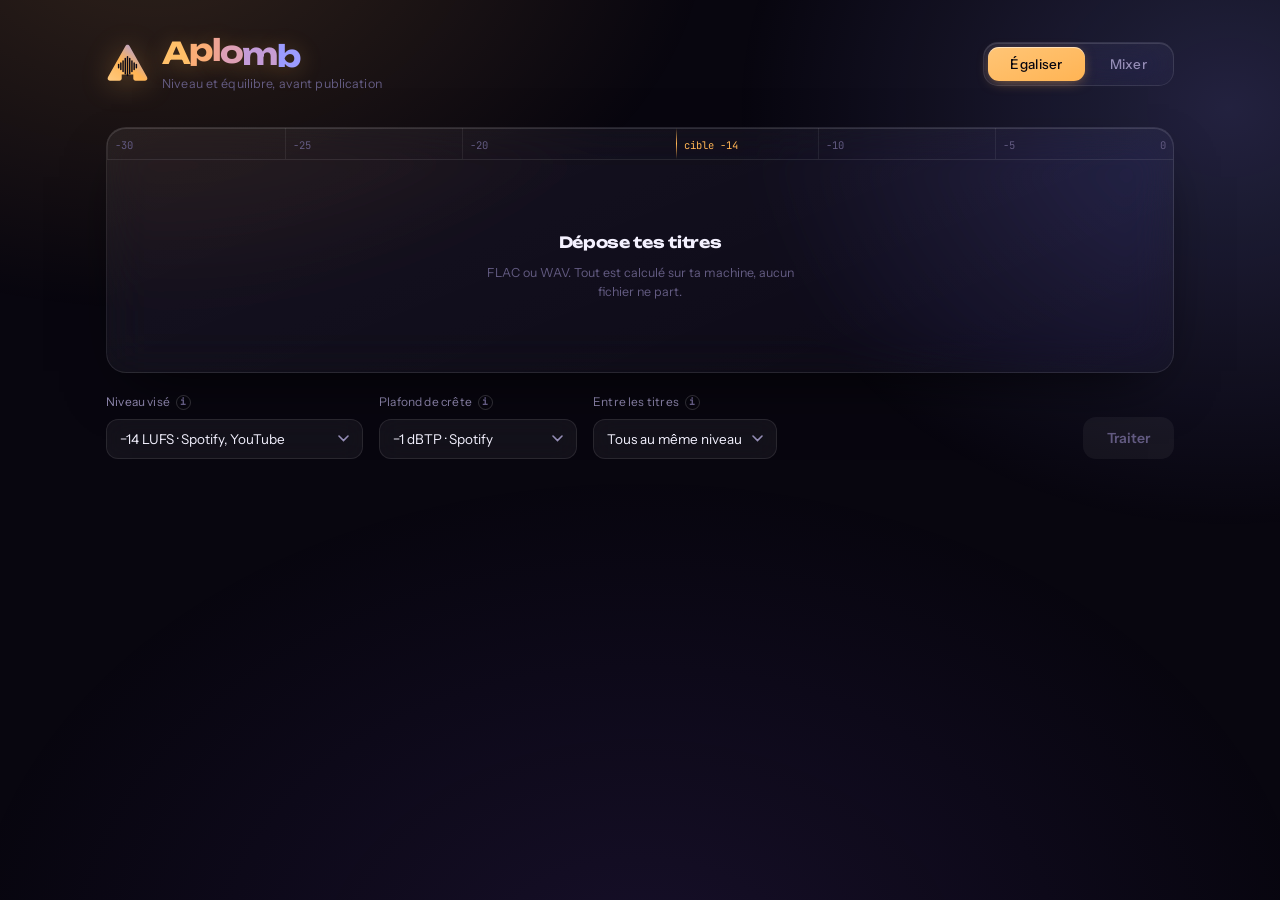
==== commit b6a59c36: "Update index.html" ====
--- a/Aplomb/index.html
+++ b/Aplomb/index.html
@@ -3,299 +3,412 @@
 <head>
 <meta charset="utf-8">
 <meta name="viewport" content="width=device-width, initial-scale=1">
-<title>Aplomb — mise à niveau pour Spotify</title>
-<link rel="preconnect" href="https://fonts.googleapis.com">
-<link rel="preconnect" href="https://fonts.gstatic.com" crossorigin>
-<link href="https://fonts.googleapis.com/css2?family=IBM+Plex+Sans+Condensed:wght@500;600;700&family=IBM+Plex+Sans:wght@400;500;600&display=swap" rel="stylesheet">
+<title>Aplomb</title>
+<meta name="description" content="Niveau et équilibre spectral, avant publication.">
+<meta name="theme-color" content="#08060F">
+<link rel="icon" href="data:image/svg+xml,%3Csvg%20xmlns=%22http://www.w3.org/2000/svg%22%20viewBox=%220%200%2064%2064%22%3E%3Crect%20width=%2264%22%20height=%2264%22%20rx=%2215%22%20fill=%22%230C0A18%22/%3E%3Cdefs%3E%3ClinearGradient%20id=%22w%22%20x1=%22.05%22%20y1=%221%22%20x2=%22.95%22%20y2=%220%22%3E%3Cstop%20offset=%220%22%20stop-color=%22%23FFC97E%22/%3E%3Cstop%20offset=%22.45%22%20stop-color=%22%23FFB454%22/%3E%3Cstop%20offset=%221%22%20stop-color=%22%239B9BFF%22/%3E%3C/linearGradient%3E%3C/defs%3E%3Cg%20transform=%22translate(32%2032)%20scale(.88)%20translate(-32%20-32)%22%3E%3Cpath%20d=%22M32%204C33.3%204%2034.4%204.7%2035%205.9L61%2052C62.4%2054.6%2061.1%2057.5%2058.3%2057.5L44%2057.5C42%2057.5%2040.6%2056%2040.6%2054.2L40.6%2048.5L23.4%2048.5L23.4%2054.2C23.4%2056%2022%2057.5%2020%2057.5L5.7%2057.5C2.9%2057.5%201.6%2054.6%203%2052L29%205.9C29.6%204.7%2030.7%204%2032%204Z%22%20fill=%22url(%23w)%22/%3E%3Cg%20fill=%22%230C0A18%22%3E%3Crect%20x=%2217.70%22%20y=%2232.50%22%20width=%222.2%22%20height=%227.00%22%20rx=%221.1%22/%3E%3Crect%20x=%2221.00%22%20y=%2230.00%22%20width=%222.2%22%20height=%2212.00%22%20rx=%221.1%22/%3E%3Crect%20x=%2224.30%22%20y=%2227.00%22%20width=%222.2%22%20height=%2218.00%22%20rx=%221.1%22/%3E%3Crect%20x=%2227.60%22%20y=%2223.50%22%20width=%222.2%22%20height=%2225.00%22%20rx=%221.1%22/%3E%3Crect%20x=%2230.90%22%20y=%2221.00%22%20width=%222.2%22%20height=%2230.00%22%20rx=%221.1%22/%3E%3Crect%20x=%2234.20%22%20y=%2223.50%22%20width=%222.2%22%20height=%2225.00%22%20rx=%221.1%22/%3E%3Crect%20x=%2237.50%22%20y=%2227.00%22%20width=%222.2%22%20height=%2218.00%22%20rx=%221.1%22/%3E%3Crect%20x=%2240.80%22%20y=%2230.00%22%20width=%222.2%22%20height=%2212.00%22%20rx=%221.1%22/%3E%3Crect%20x=%2244.10%22%20y=%2232.50%22%20width=%222.2%22%20height=%227.00%22%20rx=%221.1%22/%3E%3C/g%3E%3C/g%3E%3C/svg%3E">
 <style>
+@font-face{font-family:'Unbounded';font-style:normal;font-weight:700;font-display:swap;src:url([data-uri]) format('woff2')}
+@font-face{font-family:'Instrument Sans';font-style:normal;font-weight:400;font-display:swap;src:url([data-uri]) format('woff2')}
+@font-face{font-family:'Instrument Sans';font-style:normal;font-weight:500;font-display:swap;src:url([data-uri]) format('woff2')}
+@font-face{font-family:'Instrument Sans';font-style:normal;font-weight:600;font-display:swap;src:url([data-uri]) format('woff2')}
+@font-face{font-family:'JetBrains Mono';font-style:normal;font-weight:400;font-display:swap;src:url([data-uri]) format('woff2')}
+@font-face{font-family:'JetBrains Mono';font-style:normal;font-weight:500;font-display:swap;src:url([data-uri]) format('woff2')}
 :root{
-  --bg:#151b26;
-  --panel:#1d2532;
-  --rule:#2e3a4d;
-  --ink:#e6e3dc;
-  --dim:#8b97a9;
-  --lamp:#f0a63c;
-  --alert:#e0604a;
-  --good:#74bd9c;
-  --scale-lo:-30;
-  --scale-hi:0;
+  --void:#08060F;
+  --ink:#F4F1FF;
+  --dim:#958DB6;
+  --faint:#635B82;
+  --a:#FFB454;
+  --b:#8F93FF;
+  --warn:#FF7A6B;
+  --ok:#6FE0A8;
+  --edge:rgba(255,255,255,.09);
+  --edge-lit:rgba(255,255,255,.16);
+  --glass:linear-gradient(158deg,rgba(255,255,255,.058),rgba(255,255,255,.018));
+  --lift:inset 0 1px 0 rgba(255,255,255,.13), 0 24px 60px -26px rgba(0,0,0,.85);
+  --r:20px;
 }
 *{box-sizing:border-box}
 html,body{margin:0;padding:0}
 body{
-  background:var(--bg);
+  background:var(--void);
   color:var(--ink);
-  font-family:"IBM Plex Sans","Segoe UI",system-ui,sans-serif;
-  font-size:15px;
-  line-height:1.55;
-  font-variant-numeric:tabular-nums;
+  font-family:"Instrument Sans",system-ui,sans-serif;
+  font-size:15px;line-height:1.55;
   -webkit-font-smoothing:antialiased;
-}
-.wrap{max-width:1000px;margin:0 auto;padding:40px 24px 80px}
-
-/* ---- en-tête ---- */
-header{margin-bottom:38px}
-h1{
-  font-family:"IBM Plex Sans Condensed","Segoe UI",sans-serif;
-  font-weight:700;font-size:42px;line-height:1;letter-spacing:-.01em;
-  margin:0 0 10px;
-}
-header p{margin:0;max-width:62ch;color:var(--dim)}
-
-/* ---- règle de loudness : l'élément central ---- */
-.meter{
-  border:1px solid var(--rule);
-  background:var(--panel);
-  border-radius:3px;
-  margin-bottom:22px;
-  overflow:hidden;
-}
-.meter.dragging{border-color:var(--lamp)}
-.scale{
-  position:relative;height:34px;
-  border-bottom:1px solid var(--rule);
-  background:linear-gradient(to bottom,rgba(255,255,255,.02),transparent);
-}
-.tick{position:absolute;top:0;bottom:0;width:1px;background:var(--rule)}
-.tick span{
-  position:absolute;top:9px;left:7px;
-  font-size:11px;color:var(--dim);white-space:nowrap;
-  font-family:"IBM Plex Sans Condensed",sans-serif;font-weight:600;letter-spacing:.03em;
-}
-.tick.last span{left:auto;right:7px}
-.tick.target{background:var(--lamp);width:2px}
-.tick.target span{color:var(--lamp)}
-
-.lanes{position:relative}
-.lanes:empty,.lanes:has(.dropnote){min-height:150px}
-.dropnote{
-  display:flex;flex-direction:column;align-items:center;justify-content:center;
-  min-height:150px;gap:12px;text-align:center;padding:22px;
-}
-.dropnote strong{
-  font-family:"IBM Plex Sans Condensed",sans-serif;font-weight:600;font-size:19px;
-}
-.dropnote span{color:var(--dim);font-size:13.5px;max-width:46ch}
-
-.lane{
-  position:relative;height:34px;
-  border-bottom:1px solid rgba(46,58,77,.5);
-}
+  overflow-x:hidden;
+}
+.aurora{
+  position:fixed;inset:0;z-index:-1;pointer-events:none;
+  background:
+    radial-gradient(900px 620px at 12% -8%, rgba(255,180,84,.16), transparent 62%),
+    radial-gradient(820px 700px at 96% 12%, rgba(143,147,255,.20), transparent 60%),
+    radial-gradient(1100px 800px at 50% 108%, rgba(120,80,220,.13), transparent 62%);
+}
+.shell{max-width:1120px;margin:0 auto;padding:34px 26px 64px}
+
+/* ---------- identité ---------- */
+.top{display:flex;align-items:center;gap:22px;flex-wrap:wrap;margin-bottom:34px}
+.brand{display:flex;align-items:center;gap:13px}
+.brand svg{width:38px;height:38px;flex:none}
+.brand h1{
+  font-family:"Unbounded",sans-serif;font-weight:700;
+  font-size:30px;letter-spacing:-.055em;margin:0;line-height:1;
+  display:flex;padding-top:4px;
+}
+.wm span{
+  display:inline-block;transform:translateY(var(--y));
+  transition:transform .45s cubic-bezier(.34,1.56,.64,1);
+  text-shadow:0 3px 22px rgba(255,180,84,.28);
+}
+.brand:hover .wm span{transform:translateY(calc(var(--y) * -.75))}
+.brand svg{width:43px;height:43px;flex:none;filter:drop-shadow(0 3px 14px rgba(255,180,84,.3))}
+.brand p{padding-top:2px}
+.brand p{margin:4px 0 0;font-size:12.5px;color:var(--faint);letter-spacing:.01em}
+
+/* ---------- onglets ---------- */
+.tabs{
+  display:flex;gap:3px;margin-left:auto;padding:4px;
+  background:var(--glass);border:1px solid var(--edge);
+  border-radius:15px;backdrop-filter:blur(20px) saturate(150%);
+  box-shadow:var(--lift);
+}
+.tabs button{
+  font-family:inherit;font-size:13.5px;font-weight:500;letter-spacing:.02em;
+  color:var(--dim);background:none;border:0;border-radius:11px;
+  padding:9px 22px;cursor:pointer;transition:color .18s,background .18s;
+}
+.tabs button:hover{color:var(--ink)}
+.tabs button.on{
+  color:var(--void);background:linear-gradient(160deg,#FFC576,var(--a));
+  box-shadow:inset 0 1px 0 rgba(255,255,255,.5),0 3px 14px -4px rgba(255,180,84,.6);
+}
+.tabs button.on:hover{color:var(--void)}
+
+/* ---------- surfaces ---------- */
+.glass{
+  background:var(--glass);border:1px solid var(--edge);
+  border-radius:var(--r);backdrop-filter:blur(22px) saturate(150%);
+  box-shadow:var(--lift);
+}
+.pad{padding:22px 24px}
+section[hidden]{display:none}
+
+/* ---------- contrôles ---------- */
+.bar{display:flex;flex-wrap:wrap;gap:16px;align-items:flex-end;margin:20px 0}
+.field{display:flex;flex-direction:column;gap:7px;min-width:0}
+.flabel{display:flex;align-items:center;gap:6px;font-size:12px;color:var(--dim);letter-spacing:.015em}
+select{
+  font-family:inherit;font-size:13.5px;color:var(--ink);
+  background:rgba(255,255,255,.05);border:1px solid var(--edge);
+  border-radius:12px;padding:11px 13px;max-width:280px;
+  backdrop-filter:blur(12px);cursor:pointer;
+  appearance:none;background-image:url("data:image/svg+xml,%3Csvg xmlns='http://www.w3.org/2000/svg' width='11' height='7' viewBox='0 0 11 7'%3E%3Cpath d='M1 1l4.5 4.5L10 1' stroke='%23958DB6' stroke-width='1.6' fill='none' stroke-linecap='round'/%3E%3C/svg%3E");
+  background-repeat:no-repeat;background-position:right 13px center;padding-right:34px;
+}
+select option{background:#14101F;color:var(--ink)}
+select:hover{border-color:var(--edge-lit)}
+button.act{
+  font-family:inherit;font-size:14px;font-weight:600;letter-spacing:.005em;
+  color:var(--void);background:linear-gradient(160deg,#FFC576,var(--a));
+  border:0;border-radius:13px;padding:12px 24px;cursor:pointer;
+  box-shadow:inset 0 1px 0 rgba(255,255,255,.5),0 8px 24px -8px rgba(255,180,84,.55);
+  transition:transform .14s,box-shadow .2s,opacity .2s;
+}
+button.act:hover:not(:disabled){transform:translateY(-1px);box-shadow:inset 0 1px 0 rgba(255,255,255,.5),0 12px 30px -8px rgba(255,180,84,.7)}
+button.act:active:not(:disabled){transform:translateY(0)}
+button.act:disabled{background:rgba(255,255,255,.05);color:var(--faint);box-shadow:none;cursor:default}
+button.quiet{
+  font-family:inherit;font-size:13px;color:var(--ink);
+  background:rgba(255,255,255,.05);border:1px solid var(--edge);
+  border-radius:11px;padding:9px 16px;cursor:pointer;transition:border-color .18s,background .18s;
+}
+button.quiet:hover{border-color:var(--edge-lit);background:rgba(255,255,255,.09)}
+.push{margin-left:auto}
+:focus-visible{outline:2px solid var(--a);outline-offset:3px;border-radius:8px}
+
+/* ---------- bulle d'aide ---------- */
+.info{
+  position:relative;display:inline-flex;align-items:center;justify-content:center;
+  width:15px;height:15px;border-radius:50%;flex:none;cursor:help;
+  border:1px solid var(--edge-lit);color:var(--faint);
+  font-size:9.5px;font-weight:600;font-family:"JetBrains Mono",monospace;
+  transition:color .18s,border-color .18s;
+}
+.info:hover,.info:focus{color:var(--a);border-color:var(--a)}
+.info .tip{
+  position:absolute;bottom:calc(100% + 9px);left:50%;transform:translateX(-50%) translateY(3px);
+  width:min(280px,72vw);padding:11px 13px;border-radius:13px;
+  background:rgba(22,18,36,.92);border:1px solid var(--edge-lit);
+  backdrop-filter:blur(24px) saturate(160%);
+  box-shadow:0 18px 46px -14px rgba(0,0,0,.9);
+  font-size:12.5px;line-height:1.5;color:var(--ink);font-weight:400;
+  letter-spacing:0;text-align:left;
+  opacity:0;visibility:hidden;transition:opacity .18s,transform .18s,visibility .18s;
+  z-index:40;pointer-events:none;
+}
+.info:hover .tip,.info:focus .tip{opacity:1;visibility:visible;transform:translateX(-50%) translateY(0)}
+
+/* ---------- dépôt de fichiers ---------- */
+.drop{cursor:pointer;transition:border-color .2s,background .2s;overflow:hidden}
+.drop:hover,.drop.over{border-color:rgba(255,180,84,.55)}
+.invite{display:flex;flex-direction:column;align-items:center;justify-content:center;
+  gap:8px;min-height:212px;text-align:center;padding:30px}
+.invite b{font-family:"Unbounded",sans-serif;font-weight:600;font-size:15.5px;letter-spacing:-.02em}
+.invite span{color:var(--faint);font-size:12.5px;max-width:40ch}
+
+/* ---------- règle de niveau ---------- */
+.scale{position:relative;height:32px;border-bottom:1px solid var(--edge)}
+.tick{position:absolute;top:0;bottom:0;width:1px;background:rgba(255,255,255,.07)}
+.tick span{position:absolute;top:9px;left:8px;font-family:"JetBrains Mono",monospace;
+  font-size:10.5px;color:var(--faint);white-space:nowrap}
+.tick.last span{left:auto;right:8px}
+.tick.goal{background:linear-gradient(to bottom,transparent,var(--a),transparent);width:1.5px}
+.tick.goal span{color:var(--a)}
+.lane{position:relative;height:36px;border-bottom:1px solid rgba(255,255,255,.045)}
 .lane:last-child{border-bottom:none}
-.lane .name{
-  position:absolute;left:10px;top:8px;font-size:12.5px;color:var(--dim);
-  max-width:34%;overflow:hidden;text-overflow:ellipsis;white-space:nowrap;
-  z-index:2;text-shadow:0 0 6px var(--panel),0 0 6px var(--panel);
-}
-.travel{
-  position:absolute;top:16px;height:2px;background:var(--rule);
-  transition:left .7s cubic-bezier(.4,0,.2,1),width .7s cubic-bezier(.4,0,.2,1);
-}
-.pip{
-  position:absolute;top:11px;width:11px;height:11px;margin-left:-5.5px;
-  border-radius:50%;background:var(--dim);
-  transition:left .7s cubic-bezier(.4,0,.2,1),background .3s;
-}
-.pip.done{background:var(--lamp);box-shadow:0 0 9px rgba(240,166,60,.55)}
-.pip.ghost{background:none;border:1px solid var(--rule);width:9px;height:9px;top:12px}
-
-/* ---- réglages ---- */
-.controls{
-  display:flex;flex-wrap:wrap;gap:20px;align-items:flex-end;
-  padding:18px 0 20px;border-bottom:1px solid var(--rule);margin-bottom:20px;
-}
-.field select{max-width:270px}
-.hint{font-size:12px;color:var(--dim);margin:-6px 0 20px;max-width:60ch}
-.actions{display:flex;gap:10px;justify-content:flex-end;margin-top:16px}
-.field{display:flex;flex-direction:column;gap:6px}
-.field label{font-size:12.5px;color:var(--dim)}
-select,button{
-  font-family:inherit;font-size:14px;color:var(--ink);
-  background:var(--panel);border:1px solid var(--rule);
-  border-radius:3px;padding:8px 11px;
-}
-select:focus-visible,button:focus-visible,.meter:focus-visible{outline:2px solid var(--lamp);outline-offset:2px}
-.go{
-  background:var(--lamp);color:#151b26;border-color:var(--lamp);
-  font-weight:600;padding:9px 20px;cursor:pointer;margin-left:auto;
-}
-.go:disabled{opacity:.35;cursor:default}
-.ghostbtn{cursor:pointer}
-.ghostbtn:hover{border-color:var(--dim)}
-
-/* ---- tableau ---- */
-table{width:100%;border-collapse:collapse;font-size:13.5px}
-th{
-  text-align:right;font-weight:600;color:var(--dim);font-size:12px;
-  padding:0 10px 9px;border-bottom:1px solid var(--rule);
-  font-family:"IBM Plex Sans Condensed",sans-serif;
-}
+.lane .nm{position:absolute;left:14px;top:9px;font-size:12.5px;color:var(--dim);z-index:2;
+  max-width:32%;overflow:hidden;text-overflow:ellipsis;white-space:nowrap}
+.trail{position:absolute;top:17px;height:2px;border-radius:2px;
+  background:linear-gradient(90deg,rgba(255,180,84,.15),rgba(255,180,84,.5));
+  transition:left .8s cubic-bezier(.33,1,.68,1),width .8s cubic-bezier(.33,1,.68,1)}
+.pip{position:absolute;top:12px;width:12px;height:12px;margin-left:-6px;border-radius:50%;
+  background:var(--faint);transition:left .8s cubic-bezier(.33,1,.68,1),background .4s,box-shadow .4s}
+.pip.set{background:var(--a);box-shadow:0 0 0 4px rgba(255,180,84,.16),0 0 16px rgba(255,180,84,.6)}
+.pip.was{background:none;border:1px solid var(--edge-lit);width:10px;height:10px;top:13px}
+
+/* ---------- tableau ---------- */
+table{width:100%;border-collapse:collapse;font-size:13px;margin-top:4px}
+th{text-align:right;font-weight:500;color:var(--faint);font-size:11.5px;letter-spacing:.02em;
+  padding:0 12px 11px;border-bottom:1px solid var(--edge)}
 th:first-child,td:first-child{text-align:left}
-td{padding:11px 10px;border-bottom:1px solid rgba(46,58,77,.45);text-align:right}
-td.title{max-width:230px;overflow:hidden;text-overflow:ellipsis;white-space:nowrap}
-.lamp{color:var(--lamp)}
-.alert{color:var(--alert)}
-.good{color:var(--good)}
-.muted{color:var(--dim)}
-.dl{padding:4px 10px;font-size:12.5px;cursor:pointer}
-.notes{margin-top:26px;font-size:13px;color:var(--dim);max-width:70ch}
-.notes p{margin:0 0 9px}
-.warn{color:var(--alert)}
-progress{width:100%;height:3px;margin-top:14px;accent-color:var(--lamp)}
+td{padding:13px 12px;border-bottom:1px solid rgba(255,255,255,.045);text-align:right;
+  font-family:"JetBrains Mono",monospace;font-size:12.5px}
+td:first-child{font-family:"Instrument Sans",sans-serif;font-size:13px;
+  max-width:210px;overflow:hidden;text-overflow:ellipsis;white-space:nowrap}
+tr:last-child td{border-bottom:none}
+tbody tr{transition:background .16s}
+tbody tr:hover{background:rgba(255,255,255,.028)}
+.amber{color:var(--a)}.iris{color:var(--b)}.warn{color:var(--warn)}.ok{color:var(--ok)}.dim{color:var(--faint)}
+
+/* ---------- emplacements de comparaison ---------- */
+.slots{display:grid;grid-template-columns:1fr 1fr;gap:16px}
+.slot{padding:18px 20px;min-height:104px;display:flex;flex-direction:column;gap:6px;justify-content:center}
+.slot .head{display:flex;align-items:center;gap:7px;font-family:"Unbounded",sans-serif;
+  font-weight:600;font-size:13px;letter-spacing:-.015em}
+.slot .head i{width:7px;height:7px;border-radius:50%;background:var(--a);font-style:normal;flex:none}
+.slot.ref .head i{background:var(--b)}
+.slot small{color:var(--faint);font-size:12px;line-height:1.5}
+.slot .fname{color:var(--ink);font-size:12.5px}
+.slot .meta{font-family:"JetBrains Mono",monospace;font-size:11.5px;color:var(--dim)}
+
+/* ---------- grille de mesures ---------- */
+.statkey{display:flex;gap:16px;margin-bottom:11px;font-size:11.5px;color:var(--dim)}
+.statkey b{display:flex;align-items:center;gap:6px;font-weight:400}
+.statkey i{width:7px;height:7px;border-radius:50%;background:var(--a);font-style:normal}
+.statkey b.r i{background:var(--b)}
+.stats{display:grid;grid-template-columns:repeat(3,1fr);gap:12px;margin-top:20px}
+.stat{padding:15px 17px;border-radius:16px;background:rgba(255,255,255,.035);
+  border:1px solid var(--edge)}
+.stat .k{font-size:11px;color:var(--faint);letter-spacing:.03em;margin-bottom:7px}
+.stat .v{font-family:"JetBrains Mono",monospace;font-size:19px;font-weight:500;
+  display:flex;align-items:baseline;gap:10px}
+.stat .v .x{color:var(--a)}.stat .v .y{color:var(--b)}
+.stat .d{font-family:"JetBrains Mono",monospace;font-size:11px;color:var(--faint);margin-top:5px}
+
+/* ---------- graphiques ---------- */
+.plot{margin-top:18px;padding:16px 18px 12px;border-radius:16px;
+  background:rgba(255,255,255,.03);border:1px solid var(--edge)}
+.plot h3{font-family:"Unbounded",sans-serif;font-weight:600;font-size:12px;letter-spacing:-.01em;
+  margin:0 0 12px;display:flex;align-items:center;gap:8px}
+.plot h3 .key{margin-left:auto;display:flex;gap:14px;font-family:"Instrument Sans",sans-serif;
+  font-weight:400;font-size:11.5px;color:var(--dim);letter-spacing:0}
+.plot h3 .key b{display:flex;align-items:center;gap:6px;font-weight:400}
+.plot h3 .key i{width:14px;height:2.5px;border-radius:2px;background:var(--a);font-style:normal}
+.plot h3 .key b.r i{background:var(--b)}
+canvas{display:block;width:100%;height:auto}
+
+/* ---------- barres d'écart ---------- */
+.brow{display:grid;grid-template-columns:56px 1fr 66px;align-items:center;gap:12px;height:27px}
+.blab{font-family:"JetBrains Mono",monospace;font-size:11px;color:var(--faint);text-align:right}
+.btrack{position:relative;height:10px;border-radius:5px;background:rgba(255,255,255,.05)}
+.btrack::after{content:"";position:absolute;left:50%;top:-4px;bottom:-4px;width:1px;
+  background:var(--edge-lit)}
+.bfill{position:absolute;top:0;bottom:0;border-radius:5px;
+  background:linear-gradient(90deg,rgba(255,180,84,.55),var(--a));
+  box-shadow:0 0 12px -2px rgba(255,180,84,.5)}
+.bfill.dn{background:linear-gradient(90deg,var(--warn),rgba(255,122,107,.55));
+  box-shadow:0 0 12px -2px rgba(255,122,107,.5)}
+.bval{font-family:"JetBrains Mono",monospace;font-size:11.5px}
+.baxis{display:grid;grid-template-columns:56px 1fr 66px;gap:12px;margin-top:9px;
+  font-family:"JetBrains Mono",monospace;font-size:10.5px;color:var(--faint)}
+.baxis>div:nth-child(2){display:flex;justify-content:space-between}
+
+/* ---------- texte d'analyse ---------- */
+.read{margin-top:20px;font-size:14px;max-width:72ch;color:#D9D3EE}
+.read p{margin:0 0 12px}
+.read p:last-child{margin-bottom:0}
+.read em{font-style:normal;color:var(--a);font-weight:500}
+.read .flag{color:var(--warn)}
+.read .soft{color:var(--faint);font-size:13px}
+.notes{margin-top:22px}
+
+progress{width:100%;height:2px;margin-top:16px;border:0;background:rgba(255,255,255,.07);
+  border-radius:2px;overflow:hidden}
+progress::-webkit-progress-bar{background:rgba(255,255,255,.07)}
+progress::-webkit-progress-value{background:var(--a)}
+progress::-moz-progress-bar{background:var(--a)}
 .hidden{display:none}
-/* --- panneau de comparaison --- */
-.compare{margin-top:56px;padding-top:34px;border-top:1px solid var(--rule)}
-h2{font-family:"IBM Plex Sans Condensed",sans-serif;font-weight:600;font-size:26px;margin:0 0 8px}
-.compare>p.lede{margin:0 0 22px;color:var(--dim);max-width:64ch}
-.slots{display:grid;grid-template-columns:1fr 1fr;gap:14px}
-.slot{
-  border:1px dashed var(--rule);border-radius:3px;background:var(--panel);
-  padding:18px 16px;min-height:92px;cursor:pointer;
-  display:flex;flex-direction:column;justify-content:center;gap:5px;
-}
-.slot:hover,.slot.dragging{border-color:var(--lamp)}
-.slot b{font-family:"IBM Plex Sans Condensed",sans-serif;font-weight:600;font-size:15px}
-.slot small{color:var(--dim);font-size:12.5px;line-height:1.45}
-.slot.filled{border-style:solid}
-.slot .val{color:var(--lamp);font-size:13px}
-.verdict{margin-top:26px}
-.metrics{display:grid;grid-template-columns:repeat(4,1fr);gap:1px;background:var(--rule);
-  border:1px solid var(--rule);border-radius:3px;margin-bottom:26px;overflow:hidden}
-.metrics div{background:var(--panel);padding:12px 14px}
-.metrics span{display:block;font-size:11.5px;color:var(--dim);margin-bottom:3px}
-.metrics b{font-weight:500;font-size:15px}
-.metrics b.two{font-size:14px}
-.spectrum{border:1px solid var(--rule);border-radius:3px;background:var(--panel);padding:14px 16px}
-.brow{display:grid;grid-template-columns:62px 1fr 62px;align-items:center;gap:10px;height:26px}
-.btrack{position:relative;height:11px;background:rgba(46,58,77,.45);border-radius:2px}
-.btrack::after{content:"";position:absolute;left:50%;top:-3px;bottom:-3px;width:1px;background:var(--rule)}
-.bfill{position:absolute;top:0;bottom:0;border-radius:2px;background:var(--lamp);opacity:.85}
-.bfill.neg{background:var(--alert)}
-.blabel{font-size:12px;color:var(--dim);text-align:right}
-.bval{font-size:12px}
-.axis{display:grid;grid-template-columns:62px 1fr 62px;gap:10px;font-size:11px;color:var(--dim);margin-top:8px}
-.axis div:nth-child(2){display:flex;justify-content:space-between}
-.reading{margin-top:22px;font-size:14px;max-width:70ch}
-.reading p{margin:0 0 11px}
-.reading em{font-style:normal;color:var(--lamp)}
-.fixbar{display:flex;flex-wrap:wrap;gap:18px;align-items:flex-end;margin:28px 0 0;
-  padding-top:22px;border-top:1px solid var(--rule)}
-.fixbar .go{margin-left:auto}
-.curve{margin-top:22px}
-.curve h3{font-family:"IBM Plex Sans Condensed",sans-serif;font-weight:600;font-size:16px;margin:0 0 10px}
-.after{border-left:2px solid var(--good);padding-left:14px;margin-top:24px}
-@media (max-width:640px){.slots{grid-template-columns:1fr}.metrics{grid-template-columns:repeat(2,1fr)}
-  .fixbar .go{margin-left:0;width:100%}}
-@media (prefers-reduced-motion:reduce){.travel,.pip{transition:none}}
-@media (max-width:640px){
-  h1{font-size:32px}
-  .lane .name{max-width:38%;font-size:11.5px}
-  .tick.thin{display:none}
-  table{font-size:12.5px}
-  td,th{padding-left:5px;padding-right:5px}
-}
+.acts{display:flex;gap:10px;justify-content:flex-end;margin-top:18px}
+
+@media (max-width:820px){
+  .stats{grid-template-columns:repeat(2,1fr)}
+  .slots{grid-template-columns:1fr}
+}
+@media (max-width:600px){
+  .shell{padding:24px 16px 80px}
+  .brand h1{font-size:22px}
+  .tabs{margin-left:0;width:100%}
+  .tabs button{flex:1;padding:9px 10px}
+  .bar{gap:13px}
+  select{max-width:none;width:100%}
+  .field{width:100%}
+  .push{margin-left:0}
+  button.act{width:100%}
+  .stats{grid-template-columns:1fr 1fr;gap:9px}
+  .stat{padding:12px 13px;border-radius:13px}
+  .stat .v{font-size:16px;gap:7px}
+  .plot h3{flex-wrap:wrap;gap:6px}
+  .plot h3 .key{margin-left:0;width:100%;gap:12px;font-size:11px}
+  .lane .nm{max-width:40%;font-size:11.5px}
+  .tick.slim{display:none}
+  td,th{padding-left:6px;padding-right:6px;font-size:11.5px}
+  .brow,.baxis{grid-template-columns:44px 1fr 58px;gap:8px}
+}
+@media (prefers-reduced-motion:reduce){*{transition:none!important}}
 </style>
 </head>
 <body>
-<div class="wrap">
-
-<header>
-  <h1>Aplomb</h1>
-  <p>Dépose tes titres. Chacun ressort au niveau exact que Spotify attend, sans dépasser le plafond de crête. Le calcul suit la norme ITU‑R BS.1770‑4, la même que celle utilisée par les plateformes.</p>
-</header>
-
-<div class="meter" id="meter" tabindex="0" role="button" aria-label="Déposer ou choisir des fichiers audio">
-  <div class="scale" id="scale"></div>
-  <div class="lanes" id="lanes">
-    <div class="dropnote" id="dropnote">
-      <strong>Dépose tes FLAC ou WAV ici</strong>
-      <span>Ou clique pour les choisir. Tout se passe sur ton ordinateur : rien n'est envoyé nulle part.</span>
+<div class="aurora"></div>
+<div class="shell">
+
+<div class="top">
+  <div class="brand">
+    <svg viewBox="0 0 64 64" aria-hidden="true"><defs><linearGradient id="wv" x1=".05" y1="1" x2=".95" y2="0"><stop offset="0" stop-color="#FFC97E"/><stop offset=".45" stop-color="#FFB454"/><stop offset="1" stop-color="#9B9BFF"/></linearGradient></defs><path d="M32 4C33.3 4 34.4 4.7 35 5.9L61 52C62.4 54.6 61.1 57.5 58.3 57.5L44 57.5C42 57.5 40.6 56 40.6 54.2L40.6 48.5L23.4 48.5L23.4 54.2C23.4 56 22 57.5 20 57.5L5.7 57.5C2.9 57.5 1.6 54.6 3 52L29 5.9C29.6 4.7 30.7 4 32 4Z" fill="url(#wv)"/><g fill="#0B0918"><rect x="17.70" y="32.50" width="2.2" height="7.00" rx="1.1"/><rect x="21.00" y="30.00" width="2.2" height="12.00" rx="1.1"/><rect x="24.30" y="27.00" width="2.2" height="18.00" rx="1.1"/><rect x="27.60" y="23.50" width="2.2" height="25.00" rx="1.1"/><rect x="30.90" y="21.00" width="2.2" height="30.00" rx="1.1"/><rect x="34.20" y="23.50" width="2.2" height="25.00" rx="1.1"/><rect x="37.50" y="27.00" width="2.2" height="18.00" rx="1.1"/><rect x="40.80" y="30.00" width="2.2" height="12.00" rx="1.1"/><rect x="44.10" y="32.50" width="2.2" height="7.00" rx="1.1"/></g></svg>
+    <div>
+      <h1 class="wm" aria-label="Aplomb"><span style="color:#FFC06A;--y:0px">A</span><span style="color:#FBAE78;--y:-2.6px">p</span><span style="color:#EEA396;--y:-3.2px">l</span><span style="color:#DDA0B8;--y:-1.4px">o</span><span style="color:#C49CD9;--y:1.1px">m</span><span style="color:#9B9BFF;--y:2.9px">b</span></h1>
+      <p>Niveau et équilibre, avant publication</p>
     </div>
   </div>
+  <nav class="tabs" role="tablist">
+    <button role="tab" class="on" data-tab="lvl" aria-selected="true">Égaliser</button>
+    <button role="tab" data-tab="mix" aria-selected="false">Mixer</button>
+  </nav>
 </div>
-<input type="file" id="picker" multiple accept=".flac,.wav,.aiff,.aif,audio/*" class="hidden">
-
-<div class="controls">
-  <div class="field">
-    <label for="target">Niveau visé</label>
-    <select id="target">
-      <option value="-14" selected>−14 LUFS · Spotify, YouTube</option>
-      <option value="-16">−16 LUFS · Apple Music</option>
-      <option value="-11">−11 LUFS · Spotify réglé sur « Fort »</option>
-    </select>
+
+<!-- ================= ÉGALISER ================= -->
+<section id="lvl">
+  <div class="glass drop" id="meter" tabindex="0" role="button" aria-label="Déposer des fichiers audio">
+    <div class="scale" id="scale"></div>
+    <div id="lanes">
+      <div class="invite">
+        <b>Dépose tes titres</b>
+        <span>FLAC ou WAV. Tout est calculé sur ta machine, aucun fichier ne part.</span>
+      </div>
+    </div>
   </div>
-  <div class="field">
-    <label for="ceiling">Plafond de crête</label>
-    <select id="ceiling">
-      <option value="-1" selected>−1 dBTP · Spotify</option>
-      <option value="-2">−2 dBTP · Amazon Music</option>
-    </select>
+  <input type="file" id="picker" multiple accept=".flac,.wav,.aiff,.aif,audio/*" class="hidden">
+
+  <div class="bar">
+    <div class="field">
+      <div class="flabel">Niveau visé
+        <span class="info" tabindex="0">i<span class="tip">Le volume auquel la plateforme joue tes titres. −14 LUFS pour Spotify, YouTube, Tidal et Amazon. Apple Music joue un peu plus bas.</span></span>
+      </div>
+      <select id="target">
+        <option value="-14" selected>−14 LUFS · Spotify, YouTube</option>
+        <option value="-16">−16 LUFS · Apple Music</option>
+        <option value="-11">−11 LUFS · Spotify réglé sur « Fort »</option>
+      </select>
+    </div>
+    <div class="field">
+      <div class="flabel">Plafond de crête
+        <span class="info" tabindex="0">i<span class="tip">La limite que le signal ne franchit jamais. −1 dBTP évite la distorsion quand la plateforme réencode. Amazon Music exige −2.</span></span>
+      </div>
+      <select id="ceiling">
+        <option value="-1" selected>−1 dBTP · Spotify</option>
+        <option value="-2">−2 dBTP · Amazon Music</option>
+      </select>
+    </div>
+    <div class="field">
+      <div class="flabel">Entre les titres
+        <span class="info" tabindex="0">i<span class="tip">Tous au même niveau : chaque titre atterrit sur la cible, comme en playlist. Garder les écarts : un décalage unique pour tout l'album, le plus fort atteint la cible et les autres restent en dessous.</span></span>
+      </div>
+      <select id="mode">
+        <option value="track" selected>Tous au même niveau</option>
+        <option value="album">Garder les écarts</option>
+      </select>
+    </div>
+    <button class="act push" id="go" disabled>Traiter</button>
   </div>
-  <div class="field">
-    <label for="mode">Entre les titres</label>
-    <select id="mode">
-      <option value="track" selected>Tous au même niveau</option>
-      <option value="album">Garder les écarts voulus</option>
-    </select>
+
+  <progress id="prog" class="hidden" max="100" value="0"></progress>
+
+  <div class="glass pad hidden" id="resbox">
+    <table id="results">
+      <thead><tr>
+        <th>Titre</th><th>Avant</th><th>Après</th><th>Gain</th>
+        <th>Crête</th><th>Limitation</th><th id="playhead">Sur Spotify</th><th></th>
+      </tr></thead>
+      <tbody id="rows"></tbody>
+    </table>
+    <div class="acts">
+      <button class="quiet" id="clear">Vider</button>
+      <button class="quiet" id="dlall">Tout télécharger</button>
+    </div>
   </div>
-  <button class="go" id="go" disabled>Traiter les titres</button>
-</div>
-
-<p class="hint" id="modehint"></p>
-
-<progress id="prog" class="hidden" max="100" value="0"></progress>
-
-<table id="results" class="hidden">
-  <thead>
-    <tr>
-      <th>Titre</th><th>Avant</th><th>Après</th><th>Gain</th>
-      <th>Crête</th><th>Limitation</th><th id="playhead">Sur Spotify</th><th></th>
-    </tr>
-  </thead>
-  <tbody id="rows"></tbody>
-</table>
-
-<div class="actions hidden" id="actions">
-  <button class="ghostbtn" id="clear">Vider la liste</button>
-  <button class="ghostbtn" id="dlall">Tout télécharger</button>
-</div>
-
-<div class="notes" id="notes"></div>
-
-<section class="compare">
-  <h2>Pourquoi ça sonne moins fort</h2>
-  <p class="lede">Si un titre est déjà au bon niveau mais paraît quand même en retrait, ce n'est plus une question de volume : c'est la répartition de l'énergie dans le spectre. Compare-le à un morceau qui, lui, sonne fort. Un fichier que tu possèdes, ou une référence que tu utilises déjà dans FL Studio.</p>
+  <div class="read notes" id="notes"></div>
+</section>
+
+<!-- ================= MIXER ================= -->
+<section id="mix" hidden>
   <div class="slots">
-    <div class="slot" id="slotA" tabindex="0" role="button">
-      <b>Ton titre</b>
-      <small id="infoA">FLAC ou WAV. Clique ou dépose.</small>
+    <div class="glass drop slot" id="slotA" tabindex="0" role="button">
+      <div class="head"><i></i>Ton titre
+        <span class="info" tabindex="0">i<span class="tip">Le morceau à analyser puis à corriger. FLAC ou WAV de préférence.</span></span>
+      </div>
+      <small id="infoA">Clique ou dépose un fichier.</small>
     </div>
-    <div class="slot" id="slotB" tabindex="0" role="button">
-      <b>La référence</b>
-      <small id="infoB">Un ou plusieurs morceaux du même genre qui sonnent fort chez toi.</small>
+    <div class="glass drop slot ref" id="slotB" tabindex="0" role="button">
+      <div class="head"><i></i>Références
+        <span class="info" tabindex="0">i<span class="tip">Un ou plusieurs morceaux dont l'équilibre te plaît. Trois ou quatre valent mieux qu'un : ce sur quoi ils s'accordent est réel. Les MP3 sont acceptés, leur coupure dans les aigus est détectée.</span></span>
+      </div>
+      <small id="infoB">Un ou plusieurs morceaux qui sonnent fort chez toi.</small>
     </div>
   </div>
   <input type="file" id="pickA" accept=".flac,.wav,.aiff,.aif,audio/*" class="hidden">
   <input type="file" id="pickB" multiple accept=".flac,.wav,.aiff,.aif,audio/*" class="hidden">
   <progress id="prog2" class="hidden" max="100" value="0"></progress>
-  <div class="verdict hidden" id="verdict"></div>
-
-  <div class="fixbar hidden" id="fixbar">
+
+  <div id="verdict" class="hidden"></div>
+
+  <div class="bar hidden" id="fixbar">
     <div class="field">
-      <label for="force">Ampleur de la correction</label>
+      <div class="flabel">Ampleur de la correction
+        <span class="info" tabindex="0">i<span class="tip">Jusqu'où le filtre peut aller. Prudente préserve mieux le caractère du morceau, ferme colle au plus près des références.</span></span>
+      </div>
       <select id="force">
         <option value="soft">Prudente · au plus 8 dB</option>
         <option value="normal" selected>Normale · au plus 15 dB</option>
         <option value="hard">Ferme · corriger à fond</option>
       </select>
     </div>
-    <button class="go" id="fix">Corriger et remettre à niveau</button>
+    <button class="act push" id="fix">Corriger et remettre à niveau</button>
   </div>
   <div id="fixresult"></div>
 </section>
 
 </div>
-
 <script>
 /* ==================================================================
    1. MESURE — Loudness intégré selon ITU-R BS.1770-4 / EBU R128
@@ -927,53 +1040,234 @@
   }
   return out;
 }
-
 /* ==================================================================
-   12. INTERFACE
+   INTERFACE
    ================================================================== */
 
-const LO=-30, HI=0;
-const pct = v => Math.max(0,Math.min(100, (Math.max(LO,Math.min(HI,v))-LO)/(HI-LO)*100));
-
+const el = id => document.getElementById(id);
 const mn = s => String(s).replace(/-/g,'\u2212');
-const el = id => document.getElementById(id);
+const num = (v,d,u) => {
+  if(v===undefined||v===null||!isFinite(v)) return '—';
+  const n=d===undefined?1:d;
+  if(Math.abs(v)<Math.pow(10,-n)/2) v=0;
+  return mn((v>0&&u!=='abs'?'+':'')+v.toFixed(n));
+};
+
+/* ---------- onglets ---------- */
+document.querySelectorAll('.tabs button').forEach(b=>{
+  b.addEventListener('click',()=>{
+    document.querySelectorAll('.tabs button').forEach(x=>{
+      x.classList.toggle('on', x===b);
+      x.setAttribute('aria-selected', x===b);
+    });
+    el('lvl').hidden = b.dataset.tab!=='lvl';
+    el('mix').hidden = b.dataset.tab!=='mix';
+    redrawAll();
+  });
+});
+
+/* ==================================================================
+   DESSIN
+   ================================================================== */
+
+function surface(cv,height){
+  const dpr=Math.min(2,window.devicePixelRatio||1);
+  const w=Math.max(240, cv.parentElement.clientWidth-36);
+  cv.style.width='100%';
+  cv.width=w*dpr; cv.height=height*dpr; cv.style.height=height+'px';
+  const g=cv.getContext('2d');
+  g.setTransform(dpr,0,0,dpr,0,0);
+  g.clearRect(0,0,w,height);
+  return {g,w,h:height};
+}
+
+const GRIDC='rgba(255,255,255,.055)';
+const TXTC='rgba(147,141,182,.85)';
+
+function specCurve(spec,frac){
+  const {power,binHz}=spec;
+  const db=new Float64Array(power.length);
+  for(let b=0;b<power.length;b++) db[b]=10*Math.log10(Math.max(power[b],1e-30));
+  return {db:smoothOctave(db,binHz,frac||1/12), binHz};
+}
+
+/* Spectres superposés, axe des fréquences logarithmique */
+function drawSpectra(cv,curves){
+  const {g,w,h}=surface(cv,markSize(230));
+  const F0=25,F1=20000,pL=38,pR=10,pT=12,pB=22;
+  const X=f=>pL+Math.log(f/F0)/Math.log(F1/F0)*(w-pL-pR);
+  let mx=-Infinity;
+  curves.forEach(c=>{for(let b=1;b<c.db.length;b++){const f=b*c.binHz;
+    if(f>=60&&f<=14000&&c.db[b]>mx)mx=c.db[b];}});
+  const top=mx+6, bot=mx-74;
+  const Y=d=>pT+(top-Math.max(bot,Math.min(top,d)))/(top-bot)*(h-pT-pB);
+
+  g.font='10px "JetBrains Mono", monospace';
+  g.strokeStyle=GRIDC; g.lineWidth=1;
+  [-20,-40,-60].forEach(o=>{
+    const y=Math.round(Y(mx+o))+.5;
+    g.beginPath(); g.moveTo(pL,y); g.lineTo(w-pR,y); g.stroke();
+    g.fillStyle=TXTC; g.fillText(mn(o+' dB'),4,y+3);
+  });
+  [50,100,200,500,1000,2000,5000,10000].forEach(f=>{
+    const x=Math.round(X(f))+.5;
+    g.beginPath(); g.moveTo(x,pT); g.lineTo(x,h-pB); g.stroke();
+    g.fillStyle=TXTC; g.textAlign='center';
+    g.fillText(f>=1000?(f/1000)+'k':String(f),x,h-7);
+    g.textAlign='left';
+  });
+
+  curves.forEach(c=>{
+    const pts=[];
+    for(let i=0;i<=520;i++){
+      const f=F0*Math.pow(F1/F0,i/520);
+      const b=Math.round(f/c.binHz);
+      if(b<1||b>=c.db.length) continue;
+      pts.push([X(f),Y(c.db[b])]);
+    }
+    if(!pts.length) return;
+    g.beginPath(); g.moveTo(pts[0][0],pts[0][1]);
+    for(let i=1;i<pts.length;i++) g.lineTo(pts[i][0],pts[i][1]);
+    const fill=g.createLinearGradient(0,pT,0,h-pB);
+    fill.addColorStop(0,c.color.replace('rgb','rgba').replace(')',',.20)'));
+    fill.addColorStop(1,c.color.replace('rgb','rgba').replace(')',',0)'));
+    g.save();
+    g.lineTo(pts[pts.length-1][0],h-pB); g.lineTo(pts[0][0],h-pB); g.closePath();
+    g.fillStyle=fill; g.fill();
+    g.restore();
+    g.beginPath(); g.moveTo(pts[0][0],pts[0][1]);
+    for(let i=1;i<pts.length;i++) g.lineTo(pts[i][0],pts[i][1]);
+    g.strokeStyle=c.color; g.lineWidth=1.7; g.lineJoin='round';
+    g.shadowColor=c.color; g.shadowBlur=9; g.stroke(); g.shadowBlur=0;
+  });
+}
+
+/* Loudness court terme au fil du morceau */
+function shortTermCurve(channels,fs,gain){
+  const per=channels.map(c=>segmentPower(c,fs,gain===undefined?1:gain));
+  const step=per[0].step, nSeg=per[0].segs.length;
+  const W=[1,1,1,1.41,1.41], out=[];
+  for(let s=0;s+30<=nSeg;s+=5){
+    let sum=0;
+    for(let c=0;c<per.length;c++){
+      let a=0; for(let k=0;k<30;k++) a+=per[c].segs[s+k];
+      sum+=(W[c]!==undefined?W[c]:1)*(a/(step*30));
+    }
+    out.push(sum>0 ? -0.691+10*Math.log10(sum) : -70);
+  }
+  return out;
+}
+
+function drawTime(cv,series,goal){
+  const {g,w,h}=surface(cv,markSize(150));
+  const pL=38,pR=10,pT=12,pB=18;
+  let lo=Infinity,hi=-Infinity;
+  series.forEach(s=>s.data.forEach(v=>{if(v>-60){if(v<lo)lo=v;if(v>hi)hi=v;}}));
+  if(!isFinite(lo)){lo=-30;hi=-5;}
+  lo=Math.min(lo,goal-3); hi=Math.max(hi,goal+3);
+  const pad=(hi-lo)*.12; lo-=pad; hi+=pad;
+  const Y=v=>pT+(hi-Math.max(lo,Math.min(hi,v)))/(hi-lo)*(h-pT-pB);
+
+  g.font='10px "JetBrains Mono", monospace';
+  g.strokeStyle=GRIDC; g.lineWidth=1;
+  const stepDb=(hi-lo)>24?10:5;
+  for(let v=Math.ceil(lo/stepDb)*stepDb; v<hi; v+=stepDb){
+    const y=Math.round(Y(v))+.5;
+    g.beginPath(); g.moveTo(pL,y); g.lineTo(w-pR,y); g.stroke();
+    g.fillStyle=TXTC; g.fillText(mn(String(v)),4,y+3);
+  }
+  const gy=Math.round(Y(goal))+.5;
+  g.setLineDash([4,4]); g.strokeStyle='rgba(255,180,84,.45)';
+  g.beginPath(); g.moveTo(pL,gy); g.lineTo(w-pR,gy); g.stroke(); g.setLineDash([]);
+
+  series.forEach(s=>{
+    if(s.data.length<2) return;
+    g.beginPath();
+    s.data.forEach((v,i)=>{
+      const x=pL+i/(s.data.length-1)*(w-pL-pR);
+      i? g.lineTo(x,Y(v)) : g.moveTo(x,Y(v));
+    });
+    g.strokeStyle=s.color; g.lineWidth=1.6; g.lineJoin='round';
+    g.shadowColor=s.color; g.shadowBlur=8; g.stroke(); g.shadowBlur=0;
+  });
+}
+
+function drawWave(cv,channels,color){
+  const {g,w,h}=surface(cv,markSize(92));
+  const n=channels[0].length, mid=h/2;
+  const grad=g.createLinearGradient(0,0,0,h);
+  grad.addColorStop(0,color.replace('rgb','rgba').replace(')',',.9)'));
+  grad.addColorStop(.5,color.replace('rgb','rgba').replace(')',',.55)'));
+  grad.addColorStop(1,color.replace('rgb','rgba').replace(')',',.9)'));
+  g.fillStyle=grad;
+  const cols=Math.floor(w);
+  for(let x=0;x<cols;x++){
+    const s=Math.floor(x*n/cols), e=Math.max(s+1,Math.floor((x+1)*n/cols));
+    const jump=Math.max(1,Math.floor((e-s)/350));
+    let mnv=0,mxv=0;
+    for(let c=0;c<channels.length;c++){
+      const ch=channels[c];
+      for(let i=s;i<e;i+=jump){const v=ch[i]; if(v<mnv)mnv=v; if(v>mxv)mxv=v;}
+    }
+    const y1=mid-mxv*mid*.94, y2=mid-mnv*mid*.94;
+    g.fillRect(x,y1,1,Math.max(1.2,y2-y1));
+  }
+}
+
+function markSize(base){ return window.innerWidth<600 ? Math.round(base*.86) : base; }
+
+const AMBER='rgb(255,180,84)', IRIS='rgb(143,147,255)', MINT='rgb(111,224,168)';
+
+let redraws=[];
+function redrawAll(){ requestAnimationFrame(()=>redraws.forEach(f=>{try{f()}catch(e){}})); }
+let rt; addEventListener('resize',()=>{clearTimeout(rt); rt=setTimeout(redrawAll,180);});
+
+/* ==================================================================
+   ÉGALISER
+   ================================================================== */
+
+const LO=-30,HI=0;
+const pct = v => Math.max(0,Math.min(100,(Math.max(LO,Math.min(HI,v))-LO)/(HI-LO)*100));
 let tracks=[];
 
 function drawScale(){
   const s=el('scale'); s.innerHTML='';
-  const target=parseFloat(el('target').value);
-  for(const v of [-30,-25,-20,-10,-5,0]){
+  const goal=parseFloat(el('target').value);
+  [-30,-25,-20,-10,-5,0].forEach(v=>{
     const d=document.createElement('div');
-    d.className='tick'+(v===0?' last':'')+((v===-25||v===-5)?' thin':''); d.style.left=pct(v)+'%';
+    d.className='tick'+(v===0?' last':'')+((v===-25||v===-5)?' slim':'');
+    d.style.left=pct(v)+'%';
     d.innerHTML='<span>'+mn(String(v))+'</span>';
     s.appendChild(d);
-  }
+  });
   const t=document.createElement('div');
-  t.className='tick target'; t.style.left=pct(target)+'%';
-  t.innerHTML='<span>cible '+mn(String(target))+'</span>';
+  t.className='tick goal'; t.style.left=pct(goal)+'%';
+  t.innerHTML='<span>cible '+mn(String(goal))+'</span>';
   s.appendChild(t);
 }
 
 function drawLanes(){
   const box=el('lanes');
-  if(!tracks.length){ box.innerHTML='<div class="dropnote" id="dropnote"><strong>Dépose tes FLAC ou WAV ici</strong><span>Ou clique pour les choisir. Tout se passe sur ton ordinateur : rien n\'est envoyé nulle part.</span></div>'; return; }
+  if(!tracks.length){
+    box.innerHTML='<div class="invite"><b>Dépose tes titres</b>'+
+      '<span>FLAC ou WAV. Tout est calculé sur ta machine, aucun fichier ne part.</span></div>';
+    return;
+  }
   box.innerHTML='';
   tracks.forEach(t=>{
     const lane=document.createElement('div'); lane.className='lane';
-    const nm=document.createElement('div'); nm.className='name'; nm.textContent=t.name;
-    lane.appendChild(nm);
-    if(t.lufsIn!==undefined && isFinite(t.lufsIn)){
-      const from=pct(t.lufsIn);
-      const to = t.result ? pct(t.result.lufsOut) : from;
-      const bar=document.createElement('div'); bar.className='travel';
-      bar.style.left=Math.min(from,to)+'%'; bar.style.width=Math.abs(to-from)+'%';
-      lane.appendChild(bar);
+    lane.innerHTML='<div class="nm">'+t.name+'</div>';
+    if(isFinite(t.lufsIn)){
+      const from=pct(t.lufsIn), to=t.result?pct(t.result.lufsOut):from;
       if(t.result){
-        const gh=document.createElement('div'); gh.className='pip ghost';
-        gh.style.left=from+'%'; lane.appendChild(gh);
+        const bar=document.createElement('div'); bar.className='trail';
+        bar.style.left=Math.min(from,to)+'%'; bar.style.width=Math.abs(to-from)+'%';
+        lane.appendChild(bar);
+        const was=document.createElement('div'); was.className='pip was';
+        was.style.left=from+'%'; lane.appendChild(was);
       }
       const pip=document.createElement('div');
-      pip.className='pip'+(t.result?' done':'');
+      pip.className='pip'+(t.result?' set':'');
       pip.style.left=from+'%';
       lane.appendChild(pip);
       if(t.result) requestAnimationFrame(()=>{pip.style.left=to+'%';});
@@ -982,63 +1276,46 @@
   });
 }
 
-function fmt(v,unit,digits){
-  if(v===undefined||!isFinite(v)) return '—';
-  return mn((v>0?'+':'')+v.toFixed(digits===undefined?1:digits))+(unit||'');
-}
-
-/* Ce que Spotify jouera réellement : il remonte les titres trop faibles
-   mais laisse 1 dB de réserve, donc un fichier sans marge reste en dessous. */
-function spotifyPlayback(lufs, tp, target, albumMode){
-  // En mode album, Spotify applique un décalage unique à toute la galette :
-  // les fichiers sortent déjà calés, donc ils sont joués tels quels.
-  if(albumMode) return {level:lufs, clamped:false};
-  const want = target - lufs;
-  if(want<=0) return {level:target, clamped:false};
-  const allowed = -1 - tp;
-  const applied = Math.min(want, Math.max(0,allowed));
-  return {level: lufs+applied, clamped: applied < want - 0.05};
+function spotifyPlayback(lufs,tp,goal,album){
+  if(album) return {level:lufs,clamped:false};
+  const want=goal-lufs;
+  if(want<=0) return {level:goal,clamped:false};
+  const allowed=-1-tp;
+  const applied=Math.min(want,Math.max(0,allowed));
+  return {level:lufs+applied, clamped: applied<want-0.05};
 }
 
 function render(){
   drawLanes();
+  const goal=parseFloat(el('target').value), album=el('mode').value==='album';
+  el('playhead').textContent = album ? 'Album joué' : 'Sur Spotify';
   const rows=el('rows'); rows.innerHTML='';
-  const target=parseFloat(el('target').value);
   tracks.forEach((t,i)=>{
+    const r=t.result;
+    const play=r?spotifyPlayback(r.lufsOut,r.tpOut,goal,album):null;
     const tr=document.createElement('tr');
-    const r=t.result;
-    const album = el('mode').value==='album';
-    const play = r ? spotifyPlayback(r.lufsOut, r.tpOut, target, album) : null;
-    let playCell='—';
-    if(play){
-      playCell = play.clamped
-        ? '<span class="alert">'+mn(play.level.toFixed(1))+' LUFS</span>'
-        : '<span class="good">'+mn(play.level.toFixed(1))+' LUFS</span>';
-    }
-    tr.innerHTML =
-      '<td class="title">'+t.name+'</td>'+
-      '<td class="muted">'+fmt(t.lufsIn,'',1)+'</td>'+
-      '<td class="lamp">'+(r?mn(r.lufsOut.toFixed(1)):'—')+'</td>'+
-      '<td>'+(r?fmt(r.gainDb,' dB'):'—')+'</td>'+
-      '<td>'+(r?mn(r.tpOut.toFixed(2))+' dBTP':fmt(t.tpIn,' dBTP',2))+'</td>'+
-      '<td>'+(r ? (r.reductionDb>0.05
-          ? (r.reductionDb>3?'<span class="alert">':'<span>')+'\u2212'+r.reductionDb.toFixed(1)+' dB</span>'
-          : '<span class="muted">aucune</span>') : '—')+'</td>'+
-      '<td>'+playCell+'</td>'+
-      '<td>'+(r?'<button class="dl ghostbtn" data-i="'+i+'">Télécharger</button>':'')+'</td>';
+    tr.innerHTML=
+      '<td>'+t.name+'</td>'+
+      '<td class="dim">'+num(t.lufsIn,1,'abs')+'</td>'+
+      '<td class="amber">'+(r?mn(r.lufsOut.toFixed(1)):'—')+'</td>'+
+      '<td>'+(r?num(r.gainDb,1)+' dB':'—')+'</td>'+
+      '<td>'+(r?mn(r.tpOut.toFixed(2))+' dBTP':num(t.tpIn,2,'abs')+(isFinite(t.tpIn)?' dBTP':''))+'</td>'+
+      '<td>'+(r?(r.reductionDb>0.05
+        ? '<span class="'+(r.reductionDb>3?'warn':'')+'">\u2212'+r.reductionDb.toFixed(1)+' dB</span>'
+        : '<span class="dim">aucune</span>'):'—')+'</td>'+
+      '<td>'+(play?'<span class="'+(play.clamped?'warn':'ok')+'">'+mn(play.level.toFixed(1))+'</span>':'—')+'</td>'+
+      '<td>'+(r?'<button class="quiet" data-i="'+i+'">Télécharger</button>':'')+'</td>';
     rows.appendChild(tr);
   });
-  el('playhead').textContent = el('mode').value==='album' ? 'Album joué' : 'Sur Spotify';
-  el('results').classList.toggle('hidden', !tracks.length);
-  el('actions').classList.toggle('hidden', !tracks.some(t=>t.result));
-  rows.querySelectorAll('.dl').forEach(b=>{
+  el('resbox').classList.toggle('hidden',!tracks.length);
+  rows.querySelectorAll('button[data-i]').forEach(b=>{
     b.onclick=()=>download(tracks[+b.dataset.i]);
   });
   updateNotes();
 }
 
 function download(t){
-  const blob=encodeWav24(t.result.channels, t.result.sampleRate);
+  const blob=encodeWav24(t.result.channels,t.result.sampleRate);
   const a=document.createElement('a');
   a.href=URL.createObjectURL(blob);
   a.download=t.name.replace(/\.[^.]+$/,'')+' [aplomb].wav';
@@ -1047,363 +1324,348 @@
 }
 
 function updateNotes(){
-  const n=el('notes');
-  const done=tracks.filter(t=>t.result);
-  if(!done.length){ n.innerHTML=''; return; }
-  const target=parseFloat(el('target').value);
-  let html='';
+  const n=el('notes'), done=tracks.filter(t=>t.result);
+  if(!done.length){n.innerHTML='';return;}
+  const goal=parseFloat(el('target').value), album=el('mode').value==='album';
   const squashed=done.filter(t=>t.result.reductionDb>3);
-  const album=el('mode').value==='album';
-  const clamped=done.filter(t=>{const p=spotifyPlayback(t.result.lufsOut,t.result.tpOut,target,album); return p.clamped;});
+  const clamped=done.filter(t=>spotifyPlayback(t.result.lufsOut,t.result.tpOut,goal,album).clamped);
   const guessed=tracks.filter(t=>t.guessed);
-
-  html+='<p>Les fichiers sortent en WAV 24 bits, à la fréquence d\'origine, avec un dither TPDF. C\'est le format que demandent les distributeurs, et il n\'y a aucune perte par rapport à ton FLAC.</p>';
-  if(squashed.length){
-    html+='<p class="warn">'+squashed.length+' titre'+(squashed.length>1?'s ont':' a')+' demandé plus de 3 dB de limitation pour tenir sous le plafond. Ça s\'entend. Ces titres gagneraient à être remontés dans FL Studio avant l\'export plutôt qu\'ici.</p>';
-  }
-  if(clamped.length){
-    html+='<p class="warn">'+clamped.length+' titre'+(clamped.length>1?'s ne pourront':' ne pourra')+' pas être joué'+(clamped.length>1?'s':'')+' au niveau visé : Spotify laisse 1 dB de réserve quand il remonte un morceau. Baisse le plafond de crête ou remonte le titre à la source.</p>';
-  }
-  if(guessed.length){
-    html+='<p class="warn">Fréquence d\'échantillonnage illisible sur '+guessed.length+' fichier'+(guessed.length>1?'s':'')+' : 44,1 kHz a été supposé. Utilise du FLAC ou du WAV pour éviter ça.</p>';
-  }
-  if(album){
-    html+='<p>Les niveaux affichés valent pour une écoute de l\'album dans l\'ordre. En playlist ou en aléatoire, Spotify recale chaque titre séparément et les écarts que tu viens de préserver disparaissent — c\'est inévitable, quel que soit le fichier envoyé.</p>';
-  }
-  html+='<p>Un master déjà écrêté ou saturé garde sa distorsion : baisser le volume ne la retire pas. Aplomb règle le niveau, pas le mastering.</p>';
-  n.innerHTML=html;
-}
-
-/* ---- chargement ---- */
+  let h='<p>Les fichiers sortent en WAV 24 bits, à la fréquence d\'origine, avec un dither TPDF. C\'est le format que demandent les distributeurs, et il n\'y a aucune perte par rapport à ton FLAC.</p>';
+  if(squashed.length) h+='<p class="flag">'+squashed.length+' titre'+(squashed.length>1?'s ont':' a')+
+    ' demandé plus de 3 dB de limitation pour tenir sous le plafond. Ça s\'entend. Ces titres gagneraient à être remontés dans FL Studio avant l\'export.</p>';
+  if(clamped.length) h+='<p class="flag">'+clamped.length+' titre'+(clamped.length>1?'s ne pourront':' ne pourra')+
+    ' pas être joué'+(clamped.length>1?'s':'')+' au niveau visé : Spotify laisse 1 dB de réserve quand il remonte un morceau.</p>';
+  if(album) h+='<p>Les niveaux affichés valent pour une écoute de l\'album dans l\'ordre. En playlist, Spotify recale chaque titre séparément et les écarts disparaissent.</p>';
+  if(guessed.length) h+='<p class="flag">Fréquence d\'échantillonnage illisible sur '+guessed.length+
+    ' fichier'+(guessed.length>1?'s':'')+' : 44,1 kHz a été supposé.</p>';
+  h+='<p class="soft">Un master déjà écrêté garde sa distorsion : baisser le volume ne la retire pas.</p>';
+  n.innerHTML=h;
+}
+
 async function addFiles(list){
   const files=[...list].filter(f=>/\.(flac|wav|aif|aiff|mp3|m4a|ogg)$/i.test(f.name));
   if(!files.length) return;
-  el('prog').classList.remove('hidden');
-  el('go').disabled=true;
+  el('prog').classList.remove('hidden'); el('go').disabled=true;
   for(const f of files){
     try{
       const t=await loadFile(f);
       t.lufsIn=integratedLoudness(t.channels,t.sampleRate);
-      const base=maxAbs(t.channels);
-      const scan=await truePeakScan(t.channels, base*0.5, false, p=>{
-        el('prog').value = (tracks.length/(tracks.length+files.length))*100 + p*10;
-      });
-      t.peakIn=scan.peak;
-      t.tpIn=dB(scan.peak);
+      const scan=await truePeakScan(t.channels,maxAbs(t.channels)*0.5,false,
+        p=>{el('prog').value=p*100;});
+      t.peakIn=scan.peak; t.tpIn=dB(scan.peak);
       tracks.push(t);
-      render();
     }catch(e){
-      tracks.push({name:f.name+' — lecture impossible', lufsIn:NaN, error:true});
-      render();
+      tracks.push({name:f.name+' — illisible',lufsIn:NaN,error:true});
     }
+    render();
   }
   el('prog').classList.add('hidden'); el('prog').value=0;
-  el('go').disabled = !tracks.some(t=>!t.error);
-}
-
-/* ---- traitement ---- */
+  el('go').disabled=!tracks.some(t=>!t.error);
+}
+
 async function runAll(){
-  const target=parseFloat(el('target').value);
-  const ceiling=parseFloat(el('ceiling').value);
-  const mode=el('mode').value;
-  const usable=tracks.filter(t=>!t.error && isFinite(t.lufsIn));
+  const goal=parseFloat(el('target').value), ceil=parseFloat(el('ceiling').value);
+  const usable=tracks.filter(t=>!t.error&&isFinite(t.lufsIn));
   if(!usable.length) return;
-
-  // « Garder les écarts » : un seul décalage commun, calculé pour que le
-  // titre le plus fort atterrisse sur la cible. Les rapports entre titres
-  // sont conservés, exactement comme Spotify traite un album écouté d'affilée.
-  let offsets=new Map();
-  if(mode==='album'){
+  const aim=new Map();
+  if(el('mode').value==='album'){
     const loudest=Math.max(...usable.map(t=>t.lufsIn));
-    usable.forEach(t=>offsets.set(t, t.lufsIn + (target-loudest)));
-  }else{
-    usable.forEach(t=>offsets.set(t,target));
-  }
-
-  el('go').disabled=true;
+    usable.forEach(t=>aim.set(t,t.lufsIn+(goal-loudest)));
+  }else usable.forEach(t=>aim.set(t,goal));
+  el('go').disabled=true; el('go').textContent='Traitement…';
   el('prog').classList.remove('hidden');
   for(let i=0;i<usable.length;i++){
-    const t=usable[i];
-    t.result = await processTrack(t, offsets.get(t), ceiling, p=>{
-      el('prog').value = ((i+p)/usable.length)*100;
-    });
+    usable[i].result=await processTrack(usable[i],aim.get(usable[i]),ceil,
+      p=>{el('prog').value=((i+p)/usable.length)*100;});
     render();
   }
   el('prog').classList.add('hidden'); el('prog').value=0;
-  el('go').disabled=false;
-}
-
-/* ---- branchements ---- */
-const meter=el('meter'), picker=el('picker');
-meter.addEventListener('click',()=>picker.click());
-meter.addEventListener('keydown',e=>{if(e.key==='Enter'||e.key===' '){e.preventDefault();picker.click();}});
-picker.addEventListener('change',e=>{addFiles(e.target.files); picker.value='';});
-['dragenter','dragover'].forEach(ev=>meter.addEventListener(ev,e=>{
-  e.preventDefault(); meter.classList.add('dragging');
-}));
-['dragleave','drop'].forEach(ev=>meter.addEventListener(ev,e=>{
-  e.preventDefault(); if(ev==='drop'||e.target===meter) meter.classList.remove('dragging');
-}));
-meter.addEventListener('drop',e=>{ e.preventDefault(); addFiles(e.dataTransfer.files); });
+  el('go').disabled=false; el('go').textContent='Traiter';
+}
+
+/* ==================================================================
+   MIXER
+   ================================================================== */
+
+const slots={A:null,B:[]};
+
+function stereoStats(ch){
+  if(ch.length<2) return {width:0,corr:1};
+  const L=ch[0],R=ch[1];
+  const jump=Math.max(1,Math.floor(L.length/1500000));
+  let sm=0,ss=0,slr=0,sl=0,sr=0;
+  for(let i=0;i<L.length;i+=jump){
+    const m=(L[i]+R[i])/2, s=(L[i]-R[i])/2;
+    sm+=m*m; ss+=s*s; slr+=L[i]*R[i]; sl+=L[i]*L[i]; sr+=R[i]*R[i];
+  }
+  return {
+    width: 100*Math.sqrt(ss)/(Math.sqrt(sm)+Math.sqrt(ss)+1e-12),
+    corr: slr/(Math.sqrt(sl*sr)+1e-12)
+  };
+}
+
+async function analyseFile(file,keep){
+  const t=await loadFile(file);
+  const lufs=integratedLoudness(t.channels,t.sampleRate);
+  const tp=(await truePeakScan(t.channels,maxAbs(t.channels)*0.5,false,null)).peak;
+  const g=lin(-14-lufs);
+  const spec=averageSpectrum(t.channels,t.sampleRate,g);
+  const st=stereoStats(t.channels);
+  return {
+    name:t.name, lufs, tp:dB(tp), plr:dB(tp)-lufs,
+    lra:loudnessRange(t.channels,t.sampleRate),
+    width:st.width, corr:st.corr,
+    spec, bands:bandLevels(spec), bw:detectBandwidth(spec),
+    curve:specCurve(spec), st:shortTermCurve(t.channels,t.sampleRate,g),
+    sampleRate:t.sampleRate, channels: keep?t.channels:null
+  };
+}
+
+async function loadSlot(key,files){
+  const info=el('info'+key);
+  info.textContent='Analyse…';
+  el('prog2').classList.remove('hidden'); el('fixresult').innerHTML='';
+  try{
+    if(key==='A'){
+      slots.A=await analyseFile(files[0],true);
+      const a=slots.A;
+      info.innerHTML='<div class="fname">'+a.name+'</div><div class="meta">'+
+        mn(a.lufs.toFixed(1))+' LUFS · '+mn(a.tp.toFixed(1))+' dBTP'+
+        (a.lra!==null?' · '+a.lra.toFixed(1)+' LU':'')+'</div>';
+    }else{
+      slots.B=[];
+      for(const f of files) slots.B.push(await analyseFile(f,false));
+      info.innerHTML=slots.B.map(r=>'<div class="fname">'+r.name+
+        '</div><div class="meta">'+mn(r.lufs.toFixed(1))+' LUFS'+
+        (r.bw!==null?' · <span class="warn">coupé à '+(r.bw/1000).toFixed(1)+' kHz</span>':'')+
+        '</div>').join('');
+    }
+  }catch(e){
+    info.innerHTML='<span class="warn">Fichier illisible. Essaie un FLAC ou un WAV.</span>';
+    if(key==='B') slots.B=[]; else slots.A=null;
+  }
+  el('prog2').classList.add('hidden');
+  drawVerdict();
+}
+
+function bars(rows,range){
+  let h='';
+  rows.forEach(r=>{
+    const d=Math.max(-range,Math.min(range,r.db));
+    const w=Math.abs(d)/range*50, left=d>=0?50:50-w;
+    h+='<div class="brow"><div class="blab">'+r.label+'</div>'+
+       '<div class="btrack"><div class="bfill'+(d<0?' dn':'')+'" style="left:'+left+'%;width:'+w+'%"></div></div>'+
+       '<div class="bval '+(Math.abs(r.db)>3?(r.db<0?'warn':'amber'):'dim')+'">'+
+       num(r.db,1)+' dB</div></div>';
+  });
+  return h+'<div class="baxis"><div></div><div><span>'+mn('-'+range)+
+    '</span><span>identique</span><span>+'+range+'</span></div><div></div></div>';
+}
+
+function statCell(k,a,b,unit,digits){
+  const d=(isFinite(a)&&isFinite(b))?a-b:NaN;
+  return '<div class="stat"><div class="k">'+k+'</div><div class="v">'+
+    '<span class="x">'+num(a,digits,'abs')+'</span>'+
+    '<span class="y">'+num(b,digits,'abs')+'</span></div>'+
+    '<div class="d">'+(isFinite(d)?num(d,digits)+(unit?' '+unit:''):'')+'</div></div>';
+}
+
+function drawVerdict(){
+  const box=el('verdict'), A=slots.A, R=slots.B;
+  if(!A||!R.length){ box.classList.add('hidden'); el('fixbar').classList.add('hidden'); return; }
+  box.classList.remove('hidden'); el('fixbar').classList.remove('hidden');
+
+  const avg=f=>R.reduce((s,r)=>s+f(r),0)/R.length;
+  const B={lufs:avg(r=>r.lufs), tp:avg(r=>r.tp), plr:avg(r=>r.plr),
+    lra:R.every(r=>r.lra!==null)?avg(r=>r.lra):NaN,
+    width:avg(r=>r.width), corr:avg(r=>r.corr),
+    bands:A.bands.map((_,i)=>avg(r=>r.bands[i].db))};
+  const diffs=A.bands.map((b,i)=>b.db-B.bands[i]);
+
+  let h='<div class="glass pad" style="margin-top:18px">';
+  h+='<div class="statkey"><b><i></i>ton titre</b><b class="r"><i></i>références</b></div>';
+  h+='<div class="stats">'+
+    statCell('Niveau intégré',A.lufs,B.lufs,'LU',1)+
+    statCell('Crête réelle',A.tp,B.tp,'dB',1)+
+    statCell('Réserve de crête',A.plr,B.plr,'dB',1)+
+    statCell('Étendue',A.lra,B.lra,'LU',1)+
+    statCell('Largeur stéréo',A.width,B.width,'%',0)+
+    statCell('Corrélation',A.corr,B.corr,'',2)+
+    '</div>';
+
+  const key='<span class="key"><b><i></i>ton titre</b><b class="r"><i></i>référence</b></span>';
+  h+='<div class="plot"><h3>Spectre'+key+'</h3><canvas id="cvSpec"></canvas></div>';
+  h+='<div class="plot"><h3>Écart par bande</h3>'+
+     bars(A.bands.map((b,i)=>({label:b.label,db:diffs[i]})),12)+'</div>';
+  h+='<div class="plot"><h3>Niveau au fil du morceau'+key+'</h3><canvas id="cvTime"></canvas></div>';
+
+  const G={
+    graves:(diffs[0]+diffs[1])/2, bas:(diffs[2]+diffs[3])/2,
+    med:(diffs[4]+diffs[5])/2, pres:(diffs[6]+diffs[7])/2, aigus:(diffs[8]+diffs[9])/2
+  };
+  const L=[];
+  if(G.graves>2.5) L.push('Tu as <em>'+G.graves.toFixed(1)+' dB de grave en plus</em> que tes références sous 90 Hz. C\'est la cause la plus fréquente : le calcul de loudness compte cette énergie presque autant que le reste alors que l\'oreille l\'entend très peu, donc tout le morceau doit descendre pour tenir dans le budget.');
+  if(G.pres<-2.5) L.push('Il te manque <em>'+Math.abs(G.pres).toFixed(1)+' dB entre 1,5 et 6 kHz</em>, la zone où l\'oreille est la plus sensible. Deux morceaux au même LUFS avec un écart pareil dans cette bande ne sonnent pas aussi fort.');
+  if(G.med<-2.5) L.push('Le bas-médium est <em>'+Math.abs(G.med).toFixed(1)+' dB en retrait</em> entre 350 Hz et 1,5 kHz. C\'est ce qui donne le corps : un mix creusé là devient fin et recule.');
+  if(G.aigus<-3) L.push('Tes aigus sont <em>'+Math.abs(G.aigus).toFixed(1)+' dB sous</em> les références. Ça joue peu sur la puissance ressentie, mais ça rend le morceau plus terne.');
+  if(G.aigus>4) L.push('Tes aigus dépassent les références de <em>'+G.aigus.toFixed(1)+' dB</em>. Ça peut fatiguer avant de sonner fort.');
+  if(isFinite(B.lra)&&A.lra!==null&&A.lra-B.lra>4) L.push('Ton morceau varie de <em>'+A.lra.toFixed(1)+' LU</em> entre ses passages calmes et ses passages forts, contre '+B.lra.toFixed(1)+'. Le niveau affiché étant une moyenne, tes moments forts sont bien placés mais le reste passe dessous.');
+  if(A.plr-B.plr>4) L.push('Tu laisses <em>'+A.plr.toFixed(1)+' dB</em> entre ton niveau moyen et tes crêtes, contre '+B.plr.toFixed(1)+'. Une compression plus ferme sur le bus master resserre ça.');
+  if(!L.length) L.push('Les deux sont très proches, en spectre comme en dynamique. Le fichier n\'est plus en cause : vérifie que la normalisation est active là où tu écoutes. Elle est désactivée sur le lecteur web de Spotify et sur les appareils externes.');
+
+  const cut=R.filter(r=>r.bw!==null);
+  if(cut.length) L.push('<span class="flag">'+(cut.length>1?cut.length+' références sont coupées':'Une référence est coupée')+
+    ' à '+(Math.min(...cut.map(r=>r.bw))/1000).toFixed(1)+' kHz : encodage avec perte. Au-dessus, l\'écart vient du codec et non de ton mix. La correction s\'y arrête d\'elle-même.</span>');
+
+  h+='<div class="read">'+L.map(x=>'<p>'+x+'</p>').join('')+
+     '<p class="soft">Une seule référence ne prouve rien. Avec trois ou quatre, ce qui revient à chaque fois est réel.</p></div>';
+  h+='</div>';
+  box.innerHTML=h;
+
+  const paint=()=>{
+    if(!el('cvSpec')) return;
+    drawSpectra(el('cvSpec'),[
+      ...R.map(r=>({db:r.curve.db,binHz:r.curve.binHz,color:IRIS})),
+      {db:A.curve.db,binHz:A.curve.binHz,color:AMBER}
+    ]);
+    drawTime(el('cvTime'),[
+      ...R.map(r=>({data:r.st,color:IRIS})),
+      {data:A.st,color:AMBER}
+    ],-14);
+  };
+  redraws=[paint];
+  redrawAll();
+}
+
+/* ---------- correction ---------- */
+const FORCES={
+  soft:{strength:.55,maxCut:8,maxBoost:4},
+  normal:{strength:.80,maxCut:15,maxBoost:6},
+  hard:{strength:1,maxCut:22,maxBoost:8}
+};
+
+function curveByBand(curve,binHz){
+  return BANDS.map(([lo,hi,label])=>{
+    const b0=Math.max(1,Math.round(lo/binHz)), b1=Math.min(curve.length-1,Math.round(hi/binHz));
+    let s=0,n=0; for(let b=b0;b<=b1;b++){s+=curve[b];n++;}
+    return {label,db:n?s/n:0};
+  });
+}
+
+async function runFix(){
+  const A=slots.A, R=slots.B;
+  if(!A||!R.length||!A.channels) return;
+  const opt=Object.assign({taps:4096},FORCES[el('force').value]);
+  const fsr=A.sampleRate;
+  const goal=parseFloat(el('target').value), ceil=parseFloat(el('ceiling').value);
+
+  el('fix').disabled=true; el('fix').textContent='Calcul…';
+  el('prog2').classList.remove('hidden'); el('prog2').value=0;
+  el('fixresult').innerHTML='';
+  await new Promise(r=>setTimeout(r,30));
+
+  const f=designMatchFilter(A.spec,R.map(r=>r.spec),fsr,opt);
+  const eq=convolve(A.channels,f.taps,p=>{el('prog2').value=p*50;});
+  await new Promise(r=>setTimeout(r,0));
+
+  const t={channels:eq,sampleRate:fsr};
+  t.lufsIn=integratedLoudness(eq,fsr);
+  t.peakIn=(await truePeakScan(eq,maxAbs(eq)*0.5,false,p=>{el('prog2').value=50+p*20;})).peak;
+  const res=await processTrack(t,goal,ceil,p=>{el('prog2').value=70+p*25;});
+
+  const g=lin(goal-integratedLoudness(res.channels,fsr));
+  const specAfter=averageSpectrum(res.channels,fsr,g);
+  const after=bandLevels(specAfter).map((b,i)=>({label:b.label,
+    db:b.db-R.reduce((s,r)=>s+r.bands[i].db,0)/R.length}));
+  const before=A.bands.map((b,i)=>({db:b.db-R.reduce((s,r)=>s+r.bands[i].db,0)/R.length}));
+  const applied=curveByBand(f.curve,f.binHz);
+  const worst=Math.max(...applied.map(x=>Math.abs(x.db)));
+  const avgB=before.reduce((s,x)=>s+Math.abs(x.db),0)/before.length;
+  const avgA=after.reduce((s,x)=>s+Math.abs(x.db),0)/after.length;
+  const stAfter=shortTermCurve(res.channels,fsr);
+  const curveAfter=specCurve(specAfter);
+
+  let h='<div class="glass pad" style="margin-top:18px">';
+  h+='<div class="stats">'+
+    '<div class="stat"><div class="k">Écart moyen aux références</div><div class="v">'+
+      '<span class="x">'+avgA.toFixed(1)+'</span></div><div class="d">'+
+      mn('-'+(avgB-avgA).toFixed(1))+' dB, il était de '+avgB.toFixed(1)+'</div></div>'+
+    '<div class="stat"><div class="k">Niveau de sortie</div><div class="v">'+
+      '<span class="x">'+mn(res.lufsOut.toFixed(1))+'</span></div><div class="d">LUFS intégré</div></div>'+
+    '<div class="stat"><div class="k">Crête réelle</div><div class="v">'+
+      '<span class="x">'+mn(res.tpOut.toFixed(2))+'</span></div><div class="d">dBTP'+
+      (res.reductionDb>0.05?' · '+res.reductionDb.toFixed(1)+' dB de limitation':' · sans limitation')+'</div></div>'+
+    '</div>';
+  h+='<div class="plot"><h3>Ce qui a été corrigé</h3>'+bars(applied,15)+'</div>';
+  h+='<div class="plot"><h3>Spectre après correction<span class="key">'+
+     '<b><i></i>ton titre</b><b class="r"><i></i>référence</b></span></h3><canvas id="cvSpec2"></canvas></div>';
+  h+='<div class="plot"><h3>Écart restant par bande</h3>'+bars(after,12)+'</div>';
+  h+='<div class="plot"><h3>Le mix final</h3><canvas id="cvWave"></canvas>'+
+     '<canvas id="cvTime2" style="margin-top:10px"></canvas></div>';
+
+  const L=[];
+  if(worst>10) L.push('<span class="flag">La correction atteint '+worst.toFixed(0)+' dB sur une bande. C\'est beaucoup pour un filtre appliqué après coup : le déséquilibre vient du mix lui-même. Le fichier corrigé sonnera mieux, mais reprendre ce point dans FL Studio donnera un bien meilleur résultat.</span>');
+  if(isFinite(f.bandwidth)&&f.bandwidth<19500) L.push('La correction s\'arrête à '+(f.bandwidth/1000).toFixed(1)+' kHz, là où tes références sont coupées par leur encodage. Tes aigus au-dessus sont intacts.');
+  if(R.length>1){
+    const weak=[...f.trust].filter(v=>v<.6).length/f.trust.length;
+    if(weak>.15) L.push('Tes références divergent sur une partie du spectre. La correction y a été atténuée : quand elles ne s\'accordent pas, il n\'y a pas de vérité à viser.');
+  }
+  L.push('Écoute avant de publier. La correction porte sur la moyenne du morceau entier : elle remet la balance générale d\'aplomb, pas un passage en particulier. Le filtre est à phase linéaire, donc tes transitoires ne sont pas décalés.');
+  h+='<div class="read">'+L.map(x=>'<p>'+x+'</p>').join('')+'</div>';
+  h+='<div class="acts"><button class="act" id="dlfix">Télécharger le titre corrigé</button></div>';
+  h+='</div>';
+  el('fixresult').innerHTML=h;
+  el('dlfix').onclick=()=>download({name:A.name,result:res});
+
+  const after_draw=()=>{
+    if(!el('cvSpec2')) return;
+    drawSpectra(el('cvSpec2'),[
+      ...R.map(r=>({db:r.curve.db,binHz:r.curve.binHz,color:IRIS})),
+      {db:curveAfter.db,binHz:curveAfter.binHz,color:AMBER}
+    ]);
+    drawWave(el('cvWave'),res.channels,AMBER);
+    drawTime(el('cvTime2'),[{data:stAfter,color:AMBER}],goal);
+  };
+  after_draw.keep=true;
+  redraws.push(after_draw);
+  redrawAll();
+
+  el('prog2').classList.add('hidden');
+  el('fix').disabled=false; el('fix').textContent='Corriger et remettre à niveau';
+  el('fixresult').scrollIntoView({behavior:'smooth',block:'start'});
+}
+
+/* ==================================================================
+   BRANCHEMENTS
+   ================================================================== */
+
+function wireDrop(node,pick,handler){
+  node.addEventListener('click',e=>{ if(!e.target.closest('.info')) pick.click(); });
+  node.addEventListener('keydown',e=>{
+    if(e.key==='Enter'||e.key===' '){e.preventDefault();pick.click();}
+  });
+  pick.addEventListener('change',e=>{ if(e.target.files.length) handler([...e.target.files]); pick.value=''; });
+  ['dragenter','dragover'].forEach(ev=>node.addEventListener(ev,e=>{e.preventDefault();node.classList.add('over');}));
+  ['dragleave','drop'].forEach(ev=>node.addEventListener(ev,e=>{e.preventDefault();node.classList.remove('over');}));
+  node.addEventListener('drop',e=>{e.preventDefault(); if(e.dataTransfer.files.length) handler([...e.dataTransfer.files]);});
+}
+
+wireDrop(el('meter'),el('picker'),addFiles);
+wireDrop(el('slotA'),el('pickA'),f=>loadSlot('A',f));
+wireDrop(el('slotB'),el('pickB'),f=>loadSlot('B',f));
+
 el('go').addEventListener('click',runAll);
-el('target').addEventListener('change',()=>{drawScale();render();});
-el('ceiling').addEventListener('change',render);
-el('mode').addEventListener('change',modeHint);
+el('fix').addEventListener('click',runFix);
 el('clear').addEventListener('click',()=>{tracks=[];el('go').disabled=true;render();});
 el('dlall').addEventListener('click',async()=>{
   for(const t of tracks.filter(t=>t.result)){ download(t); await new Promise(r=>setTimeout(r,400)); }
 });
-
-function modeHint(){
-  el('modehint').textContent = el('mode').value==='album'
-    ? "Tous les titres reçoivent le même décalage : le plus fort atterrit sur la cible et les autres restent en dessous, dans le même rapport qu'aujourd'hui. À choisir si une intro calme doit rester calme."
-    : "Chaque titre atterrit exactement sur la cible, quel qu'ait été son niveau de départ. C'est ce que Spotify fait quand tes morceaux sont écoutés en playlist ou en aléatoire.";
-}
-
-modeHint();
+el('target').addEventListener('change',()=>{drawScale();render();});
+el('ceiling').addEventListener('change',render);
+el('mode').addEventListener('change',render);
+
 drawScale();
 render();
-
-/* ==================================================================
-   10. COMPARAISON — interface
-   ================================================================== */
-
-const slots={A:null,B:[]};
-
-async function analyseSlot(file, keepAudio){
-  const t=await loadFile(file);
-  const lufs=integratedLoudness(t.channels,t.sampleRate);
-  const tp=(await truePeakScan(t.channels, maxAbs(t.channels)*0.5, false, null)).peak;
-  const g=lin(-14-lufs);
-  const spec=averageSpectrum(t.channels,t.sampleRate,g);
-  const lra=loudnessRange(t.channels,t.sampleRate);
-  return {
-    name:t.name, lufs, tp:dB(tp), plr:dB(tp)-lufs, lra,
-    spec, bands:bandLevels(spec), bw:detectBandwidth(spec), sampleRate:t.sampleRate,
-    channels: keepAudio ? t.channels : null
-  };
-}
-
-async function loadSlot(key, files){
-  const info=el('info'+key);
-  info.textContent='Analyse en cours…';
-  el('prog2').classList.remove('hidden');
-  el('fixresult').innerHTML='';
-  try{
-    if(key==='A'){
-      slots.A=await analyseSlot(files[0], true);
-      const a=slots.A;
-      info.innerHTML='<span class="val">'+a.name+'</span><br>'+
-        mn(a.lufs.toFixed(1))+' LUFS · '+mn(a.tp.toFixed(1))+' dBTP'+
-        (a.lra!==null?' · étendue '+a.lra.toFixed(1)+' LU':'');
-    }else{
-      slots.B=[];
-      for(const f of files) slots.B.push(await analyseSlot(f,false));
-      info.innerHTML=slots.B.map(r=>'<span class="val">'+r.name+'</span> '+mn(r.lufs.toFixed(1))+' LUFS'+
-        (r.bw!==null?' · <span class="alert">coupé à '+(r.bw/1000).toFixed(1)+' kHz</span>':'')).join('<br>');
-    }
-    el('slot'+key).classList.add('filled');
-  }catch(e){
-    info.textContent='Fichier illisible. Essaie un FLAC ou un WAV.';
-    slots[key]=key==='B'?[]:null;
-  }
-  el('prog2').classList.add('hidden');
-  drawVerdict();
-}
-
-const GROUPS=[
-  {name:'graves',    idx:[0,1],   label:'sous les 90 Hz'},
-  {name:'basmedium', idx:[2,3],   label:'entre 90 et 350 Hz'},
-  {name:'medium',    idx:[4,5],   label:'entre 350 Hz et 1,5 kHz'},
-  {name:'presence',  idx:[6,7],   label:'entre 1,5 et 6 kHz'},
-  {name:'aigus',     idx:[8,9],   label:'au-dessus de 6 kHz'}
-];
-
-function drawVerdict(){
-  const box=el('verdict');
-  const A=slots.A, R=slots.B;
-  if(!A||!R.length){ box.classList.add('hidden'); el('fixbar').classList.add('hidden'); return; }
-  box.classList.remove('hidden');
-  el('fixbar').classList.remove('hidden');
-
-  const B={
-    lufs: R.reduce((a,r)=>a+r.lufs,0)/R.length,
-    tp:   R.reduce((a,r)=>a+r.tp,0)/R.length,
-    plr:  R.reduce((a,r)=>a+r.plr,0)/R.length,
-    lra:  R.every(r=>r.lra!==null) ? R.reduce((a,r)=>a+r.lra,0)/R.length : null,
-    bands: A.bands.map((_,i)=>({db: R.reduce((a,r)=>a+r.bands[i].db,0)/R.length}))
-  };
-  const diffs=A.bands.map((b,i)=>b.db-B.bands[i].db);
-  const RANGE=12;
-  let html='';
-
-  html+='<div class="metrics">'+
-    '<div><span>Niveau</span><b class="two">'+mn(A.lufs.toFixed(1))+' contre '+mn(B.lufs.toFixed(1))+' LUFS</b></div>'+
-    '<div><span>Crête réelle</span><b class="two">'+mn(A.tp.toFixed(1))+' contre '+mn(B.tp.toFixed(1))+' dBTP</b></div>'+
-    '<div><span>Réserve de crête</span><b class="two">'+A.plr.toFixed(1)+' contre '+B.plr.toFixed(1)+' dB</b></div>'+
-    '<div><span>Étendue</span><b class="two">'+
-      (A.lra!==null?A.lra.toFixed(1):'—')+' contre '+(B.lra!==null?B.lra.toFixed(1):'—')+' LU</b></div>'+
-    '</div>';
-
-  html+=barBlock(A.bands.map((b,i)=>({label:b.label,db:diffs[i]})),12);
-
-  const g={};
-  GROUPS.forEach(G=>{ g[G.name]=G.idx.reduce((a,i)=>a+diffs[i],0)/G.idx.length; });
-
-  html+='<div class="reading">';
-  const lines=[];
-  if(g.graves>2.5){
-    lines.push('Tu as <em>'+g.graves.toFixed(1)+' dB de grave en plus</em> que ta référence '+GROUPS[0].label+'. C\'est la cause la plus fréquente : le calcul de loudness compte cette énergie presque autant que le reste, alors que l\'oreille l\'entend très peu. Pour tenir dans le budget de −14 LUFS, tout le reste du morceau doit descendre. Un passe-haut vers 30 Hz et quelques dB en moins entre 40 et 80 Hz libèrent en général beaucoup de place.');
-  }
-  if(g.presence<-2.5){
-    lines.push('Il te manque <em>'+Math.abs(g.presence).toFixed(1)+' dB '+GROUPS[3].label+'</em>. C\'est exactement la zone où l\'oreille est la plus sensible, celle qui donne l\'impression de présence. Deux morceaux au même LUFS mais avec un écart pareil dans cette bande ne sonnent pas du tout aussi fort.');
-  }
-  if(g.medium<-2.5){
-    lines.push('Le bas-médium est <em>'+Math.abs(g.medium).toFixed(1)+' dB en retrait</em> '+GROUPS[2].label+'. C\'est ce qui donne le corps. Un mix creusé là devient fin et recule, même au bon niveau.');
-  }
-  if(g.aigus<-3){
-    lines.push('Tes aigus sont <em>'+Math.abs(g.aigus).toFixed(1)+' dB sous</em> ceux de la référence '+GROUPS[4].label+'. Ça n\'agit pas beaucoup sur la sensation de puissance, mais ça rend le morceau plus terne et plus lointain.');
-  }
-  if(g.aigus>4){
-    lines.push('Tes aigus sont <em>'+g.aigus.toFixed(1)+' dB au-dessus</em> de la référence. Ça peut fatiguer avant de sonner fort.');
-  }
-  if(A.lra!==null && B.lra!==null && A.lra-B.lra>4){
-    lines.push('Ton morceau varie de <em>'+A.lra.toFixed(1)+' LU entre ses passages calmes et ses passages forts</em>, contre '+B.lra.toFixed(1)+' pour la référence. Comme le niveau affiché est une moyenne, tes moments forts sont au bon endroit mais tout le reste passe en dessous.');
-  }
-  if(A.plr-B.plr>4){
-    lines.push('Tu laisses <em>'+A.plr.toFixed(1)+' dB entre ton niveau moyen et tes crêtes</em>, contre '+B.plr.toFixed(1)+' pour la référence. Une compression un peu plus ferme sur le bus master resserre ça.');
-  }
-  if(!lines.length){
-    lines.push('Les deux morceaux sont très proches, en spectre comme en dynamique. À ce stade le fichier n\'est plus en cause : vérifie que la normalisation est bien active là où tu écoutes. Elle est désactivée sur le lecteur web de Spotify et sur les appareils externes comme les téléviseurs et les enceintes connectées.');
-  }
-  html+=lines.map(l=>'<p>'+l+'</p>').join('');
-  const cut=R.filter(r=>r.bw!==null);
-  if(cut.length){
-    const low=Math.min(...cut.map(r=>r.bw));
-    html+='<p class="warn">'+(cut.length>1?cut.length+' de tes références sont coupées':'Une de tes références est coupée')+
-      ' à '+(low/1000).toFixed(1)+' kHz : c\'est un encodage avec perte, un MP3 ou un fichier récupéré en streaming. '+
-      'Au-dessus de cette limite l\'écart affiché vient du codec, pas de ton mix. Ne tiens pas compte des dernières bandes, '+
-      'et la correction automatique s\'y arrête d\'elle-même.</p>';
-  }
-  html+='<p class="muted">Une seule référence ne prouve rien à elle seule. Recommence avec deux ou trois morceaux différents : ce qui revient à chaque fois est réel.</p>';
-  html+='</div>';
-
-  box.innerHTML=html;
-}
-
-['A','B'].forEach(k=>{
-  const slot=el('slot'+k), pick=el('pick'+k);
-  slot.addEventListener('click',()=>pick.click());
-  slot.addEventListener('keydown',e=>{if(e.key==='Enter'||e.key===' '){e.preventDefault();pick.click();}});
-  pick.addEventListener('change',e=>{ if(e.target.files.length) loadSlot(k,[...e.target.files]); pick.value=''; });
-  ['dragenter','dragover'].forEach(ev=>slot.addEventListener(ev,e=>{e.preventDefault();slot.classList.add('dragging');}));
-  ['dragleave','drop'].forEach(ev=>slot.addEventListener(ev,e=>{e.preventDefault();slot.classList.remove('dragging');}));
-  slot.addEventListener('drop',e=>{e.preventDefault(); if(e.dataTransfer.files.length) loadSlot(k,[...e.dataTransfer.files]);});
-});
-
-/* ==================================================================
-   13. CORRECTION — interface
-   ================================================================== */
-
-const FORCES={
-  soft:   {strength:0.55, maxCut:8,  maxBoost:4},
-  normal: {strength:0.80, maxCut:15, maxBoost:6},
-  hard:   {strength:1.00, maxCut:22, maxBoost:8}
-};
-
-function curveByBand(curve, binHz){
-  return BANDS.map(([lo,hi,label])=>{
-    const b0=Math.max(1,Math.round(lo/binHz)), b1=Math.min(curve.length-1,Math.round(hi/binHz));
-    let sum=0,n=0;
-    for(let b=b0;b<=b1;b++){sum+=curve[b];n++;}
-    return {label, db:n?sum/n:0};
-  });
-}
-
-function barBlock(rows, range){
-  let h='<div class="spectrum">';
-  rows.forEach(r=>{
-    const d=Math.max(-range,Math.min(range,r.db));
-    const w=Math.abs(d)/range*50, left=d>=0?50:50-w;
-    h+='<div class="brow"><div class="blabel">'+r.label+'</div>'+
-       '<div class="btrack"><div class="bfill'+(d<0?' neg':'')+'" style="left:'+left+'%;width:'+w+'%"></div></div>'+
-       '<div class="bval'+(Math.abs(r.db)>3?(r.db<0?' alert':' lamp'):' muted')+'">'+
-       mn((r.db>0?'+':'')+r.db.toFixed(1))+' dB</div></div>';
-  });
-  h+='<div class="axis"><div></div><div><span>'+mn('-'+range)+' dB</span><span>identique</span><span>+'+range+' dB</span></div><div></div></div>';
-  return h+'</div>';
-}
-
-let fixed=null;
-
-async function runFix(){
-  const A=slots.A, R=slots.B;
-  if(!A||!R.length||!A.channels) return;
-  const opt=Object.assign({taps:4096}, FORCES[el('force').value]);
-  const fsr=A.sampleRate;
-  const target=parseFloat(el('target').value);
-  const ceiling=parseFloat(el('ceiling').value);
-
-  el('fix').disabled=true;
-  el('prog2').classList.remove('hidden'); el('prog2').value=0;
-  el('fixresult').innerHTML='';
-  await new Promise(r=>setTimeout(r,30));
-
-  const f=designMatchFilter(A.spec, R.map(r=>r.spec), fsr, opt);
-  const eq=convolve(A.channels, f.taps, p=>{el('prog2').value=p*50;});
-  await new Promise(r=>setTimeout(r,0));
-
-  // On repasse par la chaîne de mise à niveau : le morceau corrigé
-  // atteint la cible avec l'énergie qui compte, pas avec du grave.
-  const t={channels:eq, sampleRate:fsr};
-  t.lufsIn=integratedLoudness(eq,fsr);
-  t.peakIn=(await truePeakScan(eq, maxAbs(eq)*0.5, false, p=>{el('prog2').value=50+p*20;})).peak;
-  const res=await processTrack(t, target, ceiling, p=>{el('prog2').value=70+p*25;});
-
-  const g=lin(target-integratedLoudness(res.channels,fsr));
-  const specAfter=averageSpectrum(res.channels,fsr,g);
-  const bandsAfter=bandLevels(specAfter);
-  const refBands=BANDS.map((_,i)=>R.reduce((a,r)=>a+r.bands[i].db,0)/R.length);
-  const before=A.bands.map((b,i)=>({label:b.label, db:b.db-refBands[i]}));
-  const after=bandsAfter.map((b,i)=>({label:b.label, db:b.db-refBands[i]}));
-
-  const applied=curveByBand(f.curve,f.binHz);
-  const worst=Math.max(...applied.map(x=>Math.abs(x.db)));
-  const avgBefore=before.reduce((a,x)=>a+Math.abs(x.db),0)/before.length;
-  const avgAfter=after.reduce((a,x)=>a+Math.abs(x.db),0)/after.length;
-
-  fixed={name:A.name, result:res};
-
-  let h='<div class="after">';
-  h+='<div class="curve"><h3>Ce qui a été corrigé</h3>'+barBlock(applied,15)+'</div>';
-  h+='<div class="curve"><h3>Écart à la référence, après correction</h3>'+barBlock(after,12)+'</div>';
-  h+='<div class="reading">';
-  h+='<p>L\'écart moyen à ta référence passe de <em>'+avgBefore.toFixed(1)+' dB</em> à <em>'+avgAfter.toFixed(1)+' dB</em>. '+
-     'Le fichier ressort à '+mn(res.lufsOut.toFixed(1))+' LUFS et '+mn(res.tpOut.toFixed(1))+' dBTP'+
-     (res.reductionDb>0.05?', avec '+res.reductionDb.toFixed(1)+' dB de limitation':', sans limitation')+'.</p>';
-  if(worst>10){
-    h+='<p class="warn">La correction atteint '+worst.toFixed(0)+' dB sur une bande. C\'est beaucoup pour un filtre appliqué après coup : le déséquilibre vient du mix lui-même. Le fichier corrigé sonnera mieux, mais reprendre ce point dans FL Studio donnera un bien meilleur résultat.</p>';
-  }
-  if(isFinite(f.bandwidth) && f.bandwidth<19500){
-    h+='<p>La correction s\'arrête à '+(f.bandwidth/1000).toFixed(1)+' kHz, là où tes références sont coupées par leur encodage. Tes aigus au-dessus ont été laissés intacts.</p>';
-  }
-  if(R.length>1){
-    const weak=[...f.trust].filter(v=>v<0.6).length/f.trust.length;
-    if(weak>0.15) h+='<p>Tes références ne sont pas d\'accord entre elles sur une partie du spectre. La correction y a été atténuée : quand elles divergent, il n\'y a pas de vérité à viser.</p>';
-  }
-  h+='<p>Écoute avant de publier. La correction est calculée sur la moyenne du morceau entier : elle remet la balance générale d\'aplomb, elle ne règle pas un passage en particulier. Le filtre est à phase linéaire, donc tes transitoires ne sont pas décalés.</p>';
-  h+='</div>';
-  h+='<div class="actions"><button class="ghostbtn" id="dlfix">Télécharger le titre corrigé</button></div>';
-  h+='</div>';
-  el('fixresult').innerHTML=h;
-  el('dlfix').onclick=()=>download({name:fixed.name, result:fixed.result});
-
-  el('prog2').classList.add('hidden');
-  el('fix').disabled=false;
-}
-
-el('fix').addEventListener('click',runFix);
-
 
 </script>
 </body>
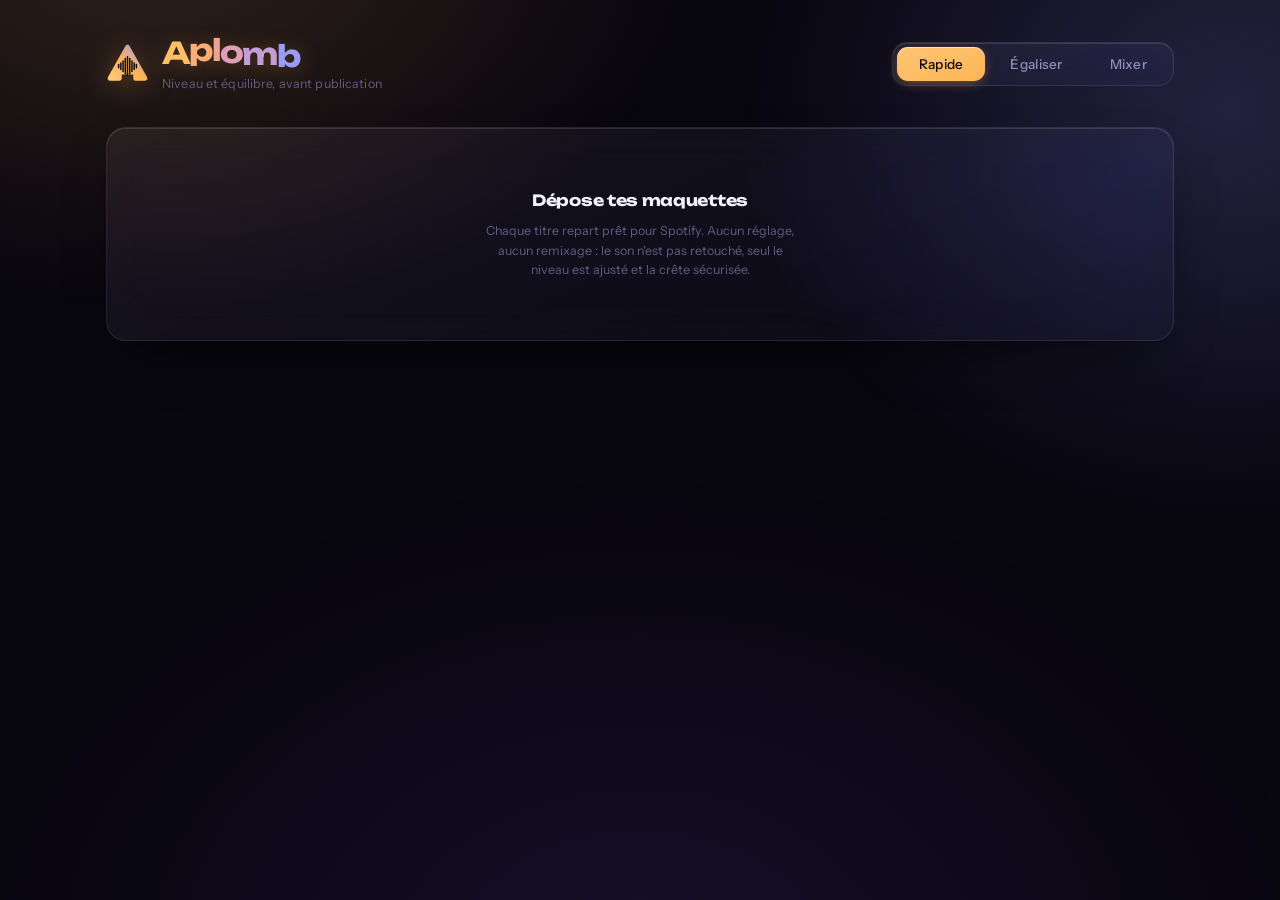
==== commit f57bd6a4: "Update index.html" ====
--- a/Aplomb/index.html
+++ b/Aplomb/index.html
@@ -193,6 +193,33 @@
 .amber{color:var(--a)}.iris{color:var(--b)}.warn{color:var(--warn)}.ok{color:var(--ok)}.dim{color:var(--faint)}
 
 /* ---------- emplacements de comparaison ---------- */
+.submode{display:inline-flex;gap:3px;padding:3px;margin-bottom:16px;
+  background:var(--glass);border:1px solid var(--edge);border-radius:12px;
+  backdrop-filter:blur(18px)}
+.submode button{font-family:inherit;font-size:12.5px;color:var(--dim);background:none;
+  border:0;border-radius:9px;padding:7px 15px;cursor:pointer;transition:.18s}
+.submode button:hover{color:var(--ink)}
+.submode button.on{color:var(--ink);background:rgba(255,255,255,.09);
+  box-shadow:inset 0 1px 0 rgba(255,255,255,.12)}
+.knobs{display:grid;grid-template-columns:1fr 1fr;gap:14px 26px;margin:18px 0 4px}
+.knob{display:grid;grid-template-columns:1fr 60px;align-items:center;gap:10px}
+.knob label{grid-column:1/3;font-size:12.5px;color:var(--ink);display:flex;gap:8px;align-items:baseline}
+.knob label span{font-size:11px;color:var(--faint)}
+.knob output{font-family:"JetBrains Mono",monospace;font-size:12.5px;color:var(--a);text-align:right}
+input[type=range]{-webkit-appearance:none;appearance:none;width:100%;height:4px;border-radius:3px;
+  background:rgba(255,255,255,.09);outline:none;cursor:pointer}
+input[type=range]::-webkit-slider-thumb{-webkit-appearance:none;width:15px;height:15px;border-radius:50%;
+  background:linear-gradient(160deg,#FFC576,var(--a));cursor:pointer;
+  box-shadow:0 0 0 3px rgba(255,180,84,.16),0 2px 8px rgba(0,0,0,.5)}
+input[type=range]::-moz-range-thumb{width:15px;height:15px;border:0;border-radius:50%;
+  background:#FFB454;box-shadow:0 0 0 3px rgba(255,180,84,.16)}
+.ab{display:flex;flex-wrap:wrap;align-items:center;gap:11px}
+.abnote{font-size:12px;color:var(--faint);flex:1;min-width:200px}
+.seg{display:inline-flex;gap:2px;padding:3px;background:rgba(255,255,255,.05);
+  border:1px solid var(--edge);border-radius:10px}
+.seg button{font-family:inherit;font-size:12px;color:var(--dim);background:none;border:0;
+  border-radius:7px;padding:6px 13px;cursor:pointer;transition:.16s}
+.seg button.on{color:var(--void);background:var(--a);font-weight:600}
 .slots{display:grid;grid-template-columns:1fr 1fr;gap:16px}
 .slot{padding:18px 20px;min-height:104px;display:flex;flex-direction:column;gap:6px;justify-content:center}
 .slot .head{display:flex;align-items:center;gap:7px;font-family:"Unbounded",sans-serif;
@@ -263,6 +290,7 @@
 .acts{display:flex;gap:10px;justify-content:flex-end;margin-top:18px}
 
 @media (max-width:820px){
+  .knobs{grid-template-columns:1fr}
   .stats{grid-template-columns:repeat(2,1fr)}
   .slots{grid-template-columns:1fr}
 }
@@ -302,13 +330,36 @@
     </div>
   </div>
   <nav class="tabs" role="tablist">
-    <button role="tab" class="on" data-tab="lvl" aria-selected="true">Égaliser</button>
+    <button role="tab" class="on" data-tab="quick" aria-selected="true">Rapide</button>
+    <button role="tab" data-tab="lvl" aria-selected="false">Égaliser</button>
     <button role="tab" data-tab="mix" aria-selected="false">Mixer</button>
   </nav>
 </div>
 
+<!-- ================= RAPIDE ================= -->
+<section id="quick">
+  <div class="glass drop" id="qdrop" tabindex="0" role="button" aria-label="Déposer des fichiers audio">
+    <div class="invite">
+      <b>Dépose tes maquettes</b>
+      <span>Chaque titre repart prêt pour Spotify. Aucun réglage, aucun remixage : le son n'est pas retouché, seul le niveau est ajusté et la crête sécurisée.</span>
+    </div>
+  </div>
+  <input type="file" id="qpick" multiple accept=".flac,.wav,.aiff,.aif,audio/*" class="hidden">
+  <progress id="qprog" class="hidden" max="100" value="0"></progress>
+  <div class="glass pad hidden" id="qbox">
+    <table><thead><tr>
+      <th>Titre</th><th>Avant</th><th>Livré à</th><th>Gain</th><th>Crête</th><th>Sur Spotify</th><th></th>
+    </tr></thead><tbody id="qrows"></tbody></table>
+    <div class="acts">
+      <button class="quiet" id="qclear">Vider</button>
+      <button class="act" id="qall">Tout télécharger</button>
+    </div>
+  </div>
+  <div class="read notes" id="qnotes"></div>
+</section>
+
 <!-- ================= ÉGALISER ================= -->
-<section id="lvl">
+<section id="lvl" hidden>
   <div class="glass drop" id="meter" tabindex="0" role="button" aria-label="Déposer des fichiers audio">
     <div class="scale" id="scale"></div>
     <div id="lanes">
@@ -323,12 +374,13 @@
   <div class="bar">
     <div class="field">
       <div class="flabel">Niveau visé
-        <span class="info" tabindex="0">i<span class="tip">Le volume auquel la plateforme joue tes titres. −14 LUFS pour Spotify, YouTube, Tidal et Amazon. Apple Music joue un peu plus bas.</span></span>
+        <span class="info" tabindex="0">i<span class="tip">Le volume auquel la plateforme joue tes titres. −14 LUFS pour Spotify, YouTube, Tidal et Amazon ; Apple Music joue un peu plus bas. La dernière option laisse ton niveau intact et se contente de vérifier la crête : à utiliser si tu as déjà masterisé plus fort et que tu laisses Spotify redescendre.</span></span>
       </div>
       <select id="target">
         <option value="-14" selected>−14 LUFS · Spotify, YouTube</option>
         <option value="-16">−16 LUFS · Apple Music</option>
         <option value="-11">−11 LUFS · Spotify réglé sur « Fort »</option>
+        <option value="keep">Ne pas changer · vérifier la crête seulement</option>
       </select>
     </div>
     <div class="field">
@@ -372,13 +424,18 @@
 
 <!-- ================= MIXER ================= -->
 <section id="mix" hidden>
-  <div class="slots">
+  <div class="submode" id="mixmode">
+    <button class="on" data-sub="ref">Comparer à des références</button>
+    <button data-sub="cible">Viser une courbe</button>
+  </div>
+  <div class="slots" id="slotwrap">
     <div class="glass drop slot" id="slotA" tabindex="0" role="button">
       <div class="head"><i></i>Ton titre
         <span class="info" tabindex="0">i<span class="tip">Le morceau à analyser puis à corriger. FLAC ou WAV de préférence.</span></span>
       </div>
       <small id="infoA">Clique ou dépose un fichier.</small>
     </div>
+  <div id="refslots" class="slots" style="display:contents">
     <div class="glass drop slot ref" id="slotB" tabindex="0" role="button">
       <div class="head"><i></i>Références
         <span class="info" tabindex="0">i<span class="tip">Un ou plusieurs morceaux dont l'équilibre te plaît. Trois ou quatre valent mieux qu'un : ce sur quoi ils s'accordent est réel. Les MP3 sont acceptés, leur coupure dans les aigus est détectée.</span></span>
@@ -386,6 +443,7 @@
       <small id="infoB">Un ou plusieurs morceaux qui sonnent fort chez toi.</small>
     </div>
   </div>
+  </div>
   <input type="file" id="pickA" accept=".flac,.wav,.aiff,.aif,audio/*" class="hidden">
   <input type="file" id="pickB" multiple accept=".flac,.wav,.aiff,.aif,audio/*" class="hidden">
   <progress id="prog2" class="hidden" max="100" value="0"></progress>
@@ -395,12 +453,22 @@
   <div class="bar hidden" id="fixbar">
     <div class="field">
       <div class="flabel">Ampleur de la correction
-        <span class="info" tabindex="0">i<span class="tip">Jusqu'où le filtre peut aller. Prudente préserve mieux le caractère du morceau, ferme colle au plus près des références.</span></span>
+        <span class="info" tabindex="0">i<span class="tip">Le plafond de la correction dans la bande audible. Au-delà de 6 dB un filtre appliqué après coup s'entend : le vrai correctif est dans le mix. Le retrait de l'infrasonore sous 35 Hz n'est pas plafonné, rien d'audible n'y vit.</span></span>
       </div>
       <select id="force">
-        <option value="soft">Prudente · au plus 8 dB</option>
-        <option value="normal" selected>Normale · au plus 15 dB</option>
-        <option value="hard">Ferme · corriger à fond</option>
+        <option value="soft">Prudente · au plus 3 dB</option>
+        <option value="normal" selected>Normale · au plus 6 dB</option>
+        <option value="hard">Ferme · au plus 12 dB</option>
+      </select>
+    </div>
+    <div class="field">
+      <div class="flabel">Grave
+        <span class="info" tabindex="0">i<span class="tip">Le grave est la zone où une correction s'entend le plus. Si le résultat te paraît creusé ou saccadé au rythme du kick, mets Doux ou Intact : le reste du spectre continue d'être corrigé normalement.</span></span>
+      </div>
+      <select id="bassmode">
+        <option value="plein" selected>Corrigé normalement</option>
+        <option value="doux">Doux · au plus 3 dB sous 120 Hz</option>
+        <option value="intact">Intact · ne rien toucher sous 120 Hz</option>
       </select>
     </div>
     <button class="act push" id="fix">Corriger et remettre à niveau</button>
@@ -924,6 +992,7 @@
   const half=mine.power.length;
   const binHz=mine.binHz;
   const {strength, maxCut, maxBoost, taps}=opts;
+  const bassCap = opts.bassCap===undefined ? null : opts.bassCap;
 
   const toDb=(pw)=>{
     const fl=Math.max(...pw)*1e-7;
@@ -965,8 +1034,21 @@
   for(let b=0;b<half;b++){
     const f=b*binHz;
     let v=(sm[b]-mean)*strength*trust[b];
-    if(v<-maxCut) v=-maxCut;
-    if(v>maxBoost) v=maxBoost;
+    // Le plafond s'ouvre progressivement vers l'infrasonore, où rien
+    // d'audible ne vit, et se referme avant la fondamentale du kick.
+    // Plafond de coupure : s'ouvre doucement vers l'infrasonore, de
+    // façon monotone, pour rester réalisable par le filtre et ne pas
+    // créer de creux résonant.
+    let lim = maxCut + 8/(1+Math.pow(f/28,2));
+    // Protection du grave, au choix de l'utilisateur.
+    if(bassCap!==null && f<200){
+      const w = f<=120 ? 1 : (200-f)/80;
+      const cap = bassCap*w + lim*(1-w);
+      if(cap<lim) lim=cap;
+    }
+    if(v<-lim) v=-lim;
+    const up = (bassCap!==null && f<120) ? Math.min(maxBoost,bassCap) : maxBoost;
+    if(v>up) v=up;
     // Rien sous 20 Hz, et on relâche avant la limite de bande utile :
     // au-delà, la référence ne dit plus rien de fiable.
     if(f<20) v=curve[Math.max(0,b-1)];
@@ -978,30 +1060,38 @@
     curve[b]=v;
   }
 
-  // Réponse en amplitude -> réponse impulsionnelle à phase nulle
+  // Amplitude -> réponse impulsionnelle à PHASE MINIMALE.
+  // Un filtre à phase linéaire étale son énergie symétriquement autour
+  // de son pic : sur un kick, une bonne part arrive AVANT le coup et
+  // s'entend comme un creux juste avant chaque frappe. La phase
+  // minimale place toute l'énergie après, comme le fait n'importe quel
+  // égaliseur analogique ou logiciel.
   const M=half*2;
-  const re=new Float64Array(M), im=new Float64Array(M);
-  for(let b=0;b<half;b++){
-    const g=Math.pow(10,curve[b]/20);
-    re[b]=g;
-    if(b>0) re[M-b]=g;
-    if(b===half-1) re[half]=g;
-  }
-  ifft(re,im);
-
-  // Recentrage et fenêtrage
+  const lg=new Float64Array(M), z=new Float64Array(M);
+  for(let b=0;b<M;b++){
+    const k=b<=half ? b : M-b;
+    const g=Math.pow(10,curve[Math.min(k,half-1)]/20);
+    lg[b]=Math.log(Math.max(g,1e-5));
+  }
+  ifft(lg,z);                       // cepstre réel
+  const cr=new Float64Array(M), ci=new Float64Array(M);
+  cr[0]=lg[0]; cr[half]=lg[half];
+  for(let n=1;n<half;n++) cr[n]=2*lg[n];
+  fft(cr,ci);
+  const hr=new Float64Array(M), hi=new Float64Array(M);
+  for(let b=0;b<M;b++){
+    const e=Math.exp(cr[b]);
+    hr[b]=e*Math.cos(ci[b]); hi[b]=e*Math.sin(ci[b]);
+  }
+  ifft(hr,hi);
   const h=new Float32Array(taps);
-  const c=taps>>1;
-  for(let i=0;i<taps;i++){
-    const k=(i-c+M)%M;
-    const w=0.5-0.5*Math.cos(2*Math.PI*i/(taps-1));
-    h[i]=re[k]*w;
-  }
-  return {taps:h, curve, binHz, bandwidth:bw, trust};
+  for(let i=0;i<taps;i++) h[i]=hr[i]*(0.5+0.5*Math.cos(Math.PI*i/(taps-1)));
+
+  return {taps:h, curve, binHz, bandwidth:bw, trust, delay:0};
 }
 
 /* Convolution par blocs (recouvrement-addition) */
-function convolve(channels, h, onProgress){
+function convolve(channels, h, onProgress, delay){
   const L=h.length;
   let nf=1; while(nf < L*4) nf<<=1;
   const blk=nf-L+1;
@@ -1011,7 +1101,7 @@
   fft(hr,hi);
 
   const n=channels[0].length;
-  const delay=L>>1;
+  const d = delay===undefined ? (L>>1) : delay;
   const total=channels.length*Math.ceil(n/blk);
   const out=[]; let done=0;
 
@@ -1035,7 +1125,7 @@
       if(onProgress) onProgress(done/total);
     }
     const dst=new Float32Array(n);
-    for(let i=0;i<n;i++) dst[i]=acc[i+delay];
+    for(let i=0;i<n;i++) dst[i]=acc[i+d];
     out.push(dst);
   }
   return out;
@@ -1045,6 +1135,10 @@
    ================================================================== */
 
 const el = id => document.getElementById(id);
+const KEEP = () => el('target').value==='keep';
+// Spotify ramène tout à −14 : c'est le repère d'affichage même quand on
+// choisit de livrer à son niveau d'origine.
+const goalOf = () => KEEP() ? -14 : parseFloat(el('target').value);
 const mn = s => String(s).replace(/-/g,'\u2212');
 const num = (v,d,u) => {
   if(v===undefined||v===null||!isFinite(v)) return '—';
@@ -1060,8 +1154,7 @@
       x.classList.toggle('on', x===b);
       x.setAttribute('aria-selected', x===b);
     });
-    el('lvl').hidden = b.dataset.tab!=='lvl';
-    el('mix').hidden = b.dataset.tab!=='mix';
+    ['quick','lvl','mix'].forEach(k=>{ el(k).hidden = b.dataset.tab!==k; });
     redrawAll();
   });
 });
@@ -1232,7 +1325,7 @@
 
 function drawScale(){
   const s=el('scale'); s.innerHTML='';
-  const goal=parseFloat(el('target').value);
+  const goal=goalOf();
   [-30,-25,-20,-10,-5,0].forEach(v=>{
     const d=document.createElement('div');
     d.className='tick'+(v===0?' last':'')+((v===-25||v===-5)?' slim':'');
@@ -1287,7 +1380,7 @@
 
 function render(){
   drawLanes();
-  const goal=parseFloat(el('target').value), album=el('mode').value==='album';
+  const goal=goalOf(), album=el('mode').value==='album';
   el('playhead').textContent = album ? 'Album joué' : 'Sur Spotify';
   const rows=el('rows'); rows.innerHTML='';
   tracks.forEach((t,i)=>{
@@ -1326,7 +1419,7 @@
 function updateNotes(){
   const n=el('notes'), done=tracks.filter(t=>t.result);
   if(!done.length){n.innerHTML='';return;}
-  const goal=parseFloat(el('target').value), album=el('mode').value==='album';
+  const goal=goalOf(), album=el('mode').value==='album';
   const squashed=done.filter(t=>t.result.reductionDb>3);
   const clamped=done.filter(t=>spotifyPlayback(t.result.lufsOut,t.result.tpOut,goal,album).clamped);
   const guessed=tracks.filter(t=>t.guessed);
@@ -1338,6 +1431,9 @@
   if(album) h+='<p>Les niveaux affichés valent pour une écoute de l\'album dans l\'ordre. En playlist, Spotify recale chaque titre séparément et les écarts disparaissent.</p>';
   if(guessed.length) h+='<p class="flag">Fréquence d\'échantillonnage illisible sur '+guessed.length+
     ' fichier'+(guessed.length>1?'s':'')+' : 44,1 kHz a été supposé.</p>';
+  const loud=done.filter(t=>t.result.lufsOut>-14+0.05 && t.result.tpOut>-2);
+  if(loud.length) h+='<p class="flag">'+loud.length+' titre'+(loud.length>1?'s sortent':' sort')+
+    ' au-dessus de −14 LUFS avec une crête plus haute que −2 dBTP. Spotify demande −2 dBTP pour les masters plus forts que sa cible : au-delà, le réencodage en Ogg ajoute de la distorsion. Passe le plafond à −2.</p>';
   h+='<p class="soft">Un master déjà écrêté garde sa distorsion : baisser le volume ne la retire pas.</p>';
   n.innerHTML=h;
 }
@@ -1360,18 +1456,24 @@
     render();
   }
   el('prog').classList.add('hidden'); el('prog').value=0;
-  el('go').disabled=!tracks.some(t=>!t.error);
+  const ready=tracks.some(t=>!t.error);
+  el('go').disabled=!ready;
 }
 
 async function runAll(){
-  const goal=parseFloat(el('target').value), ceil=parseFloat(el('ceiling').value);
+  const goal=goalOf(), ceil=parseFloat(el('ceiling').value);
   const usable=tracks.filter(t=>!t.error&&isFinite(t.lufsIn));
   if(!usable.length) return;
   const aim=new Map();
   if(el('mode').value==='album'){
     const loudest=Math.max(...usable.map(t=>t.lufsIn));
     usable.forEach(t=>aim.set(t,t.lufsIn+(goal-loudest)));
-  }else usable.forEach(t=>aim.set(t,goal));
+  }else if(KEEP()){
+    // Livraison au niveau d'origine : on ne remonte jamais, on descend
+    // seulement si la crête dépasse le plafond. Aucune limitation.
+    usable.forEach(t=>aim.set(t, t.lufsIn + Math.min(0,(ceil-0.15)-t.tpIn)));
+  }
+  else usable.forEach(t=>aim.set(t,goal));
   el('go').disabled=true; el('go').textContent='Traitement…';
   el('prog').classList.remove('hidden');
   for(let i=0;i<usable.length;i++){
@@ -1388,6 +1490,60 @@
    ================================================================== */
 
 const slots={A:null,B:[]};
+
+
+/* Pompage : la musique creuse-t-elle à chaque temps ?
+   On écarte le grave, parce que le kick fait bouger l'enveloppe et
+   c'est normal. Ce qu'on cherche, c'est si LE RESTE recule à chaque
+   frappe — un sidechain, un compresseur de bus trop réactif. */
+function modulation(channels,fs){
+  const w=2*Math.PI*300/fs, a=1/(1+w);
+  const hp=channels.map(c=>{
+    const o=new Float32Array(c.length);
+    let y=0,x1=0,y2=0,x2=0;
+    for(let i=0;i<c.length;i++){ y=a*(y+c[i]-x1); x1=c[i];
+      y2=a*(y2+y-x2); x2=y; o[i]=y2; }
+    return o;
+  });
+  const hop=Math.round(fs*0.005), n=hp[0].length, m=Math.floor(n/hop);
+  if(m<400) return {depth:0,bpm:0,shape:null};
+  const db=new Float64Array(m);
+  for(let i=0;i<m;i++){
+    let s=0,c=0; const o=i*hop;
+    for(const ch of hp) for(let j=0;j<hop;j+=2){const v=ch[o+j]||0; s+=v*v; c++;}
+    db[i]=10*Math.log10(Math.max(s/c,1e-12));
+  }
+  const W=800, pre=new Float64Array(m+1);
+  for(let i=0;i<m;i++) pre[i+1]=pre[i]+db[i];
+  const res=new Float64Array(m);
+  for(let i=0;i<m;i++){
+    const p=Math.max(0,i-W/2), q=Math.min(m,i+W/2);
+    res[i]=db[i]-(pre[q]-pre[p])/(q-p);
+  }
+  let N=1; while(N<m) N<<=1;
+  const re=new Float64Array(N), im=new Float64Array(N);
+  for(let i=0;i<m;i++) re[i]=res[i]*(0.5-0.5*Math.cos(2*Math.PI*i/(m-1)));
+  fft(re,im);
+  let best=0,bf=0;
+  for(let b=1;b<N/2;b++){
+    const f=b*200/N;
+    if(f<0.6||f>12) continue;
+    const A2=Math.hypot(re[b],im[b]);
+    if(A2>best){best=A2;bf=f;}
+  }
+  if(!bf) return {depth:0,bpm:0,shape:null};
+  const P=200/bf, bins=48;
+  const acc=new Float64Array(bins), cnt=new Float64Array(bins);
+  for(let i=0;i<m;i++){
+    const b=Math.floor((((i/P)%1)+1)%1*bins);
+    acc[b]+=res[i]; cnt[b]++;
+  }
+  const sh=[]; for(let b=0;b<bins;b++) sh.push(acc[b]/Math.max(1,cnt[b]));
+  let hi=-1e9,lo=1e9,at=0;
+  sh.forEach((v,i)=>{if(v>hi){hi=v;at=i;} if(v<lo)lo=v;});
+  const rot=[]; for(let b=0;b<bins;b++) rot.push(sh[(b+at-4+bins)%bins]);
+  return {depth:hi-lo, bpm:bf*60, shape:rot};
+}
 
 function stereoStats(ch){
   if(ch.length<2) return {width:0,corr:1};
@@ -1414,7 +1570,7 @@
   return {
     name:t.name, lufs, tp:dB(tp), plr:dB(tp)-lufs,
     lra:loudnessRange(t.channels,t.sampleRate),
-    width:st.width, corr:st.corr,
+    width:st.width, corr:st.corr, mod:modulation(t.channels,t.sampleRate),
     spec, bands:bandLevels(spec), bw:detectBandwidth(spec),
     curve:specCurve(spec), st:shortTermCurve(t.channels,t.sampleRate,g),
     sampleRate:t.sampleRate, channels: keep?t.channels:null
@@ -1445,7 +1601,7 @@
     if(key==='B') slots.B=[]; else slots.A=null;
   }
   el('prog2').classList.add('hidden');
-  drawVerdict();
+  refreshMix();
 }
 
 function bars(rows,range){
@@ -1478,7 +1634,7 @@
   const avg=f=>R.reduce((s,r)=>s+f(r),0)/R.length;
   const B={lufs:avg(r=>r.lufs), tp:avg(r=>r.tp), plr:avg(r=>r.plr),
     lra:R.every(r=>r.lra!==null)?avg(r=>r.lra):NaN,
-    width:avg(r=>r.width), corr:avg(r=>r.corr),
+    width:avg(r=>r.width), corr:avg(r=>r.corr), mod:{depth:avg(r=>r.mod.depth)},
     bands:A.bands.map((_,i)=>avg(r=>r.bands[i].db))};
   const diffs=A.bands.map((b,i)=>b.db-B.bands[i]);
 
@@ -1491,6 +1647,7 @@
     statCell('Étendue',A.lra,B.lra,'LU',1)+
     statCell('Largeur stéréo',A.width,B.width,'%',0)+
     statCell('Corrélation',A.corr,B.corr,'',2)+
+    statCell('Creux par temps',A.mod.depth,B.mod.depth,'dB',1)+
     '</div>';
 
   const key='<span class="key"><b><i></i>ton titre</b><b class="r"><i></i>référence</b></span>';
@@ -1498,6 +1655,8 @@
   h+='<div class="plot"><h3>Écart par bande</h3>'+
      bars(A.bands.map((b,i)=>({label:b.label,db:diffs[i]})),12)+'</div>';
   h+='<div class="plot"><h3>Niveau au fil du morceau'+key+'</h3><canvas id="cvTime"></canvas></div>';
+  if(A.mod.shape) h+='<div class="plot"><h3>Forme d\'un temps'+key+
+    '</h3><canvas id="cvBeat"></canvas></div>';
 
   const G={
     graves:(diffs[0]+diffs[1])/2, bas:(diffs[2]+diffs[3])/2,
@@ -1510,6 +1669,7 @@
   if(G.aigus<-3) L.push('Tes aigus sont <em>'+Math.abs(G.aigus).toFixed(1)+' dB sous</em> les références. Ça joue peu sur la puissance ressentie, mais ça rend le morceau plus terne.');
   if(G.aigus>4) L.push('Tes aigus dépassent les références de <em>'+G.aigus.toFixed(1)+' dB</em>. Ça peut fatiguer avant de sonner fort.');
   if(isFinite(B.lra)&&A.lra!==null&&A.lra-B.lra>4) L.push('Ton morceau varie de <em>'+A.lra.toFixed(1)+' LU</em> entre ses passages calmes et ses passages forts, contre '+B.lra.toFixed(1)+'. Le niveau affiché étant une moyenne, tes moments forts sont bien placés mais le reste passe dessous.');
+  if(A.mod.depth>3 && A.mod.depth-B.mod.depth>1.2) L.push('Hors du grave, ta musique recule de <em>'+A.mod.depth.toFixed(1)+' dB à chaque temps</em>, contre '+B.mod.depth.toFixed(1)+' pour tes références. C\'est un sidechain ou un compresseur de bus trop réactif, dans ton projet FL Studio. Aucun égaliseur ne peut le retirer : ça s\'entend comme un creux régulier, et ça s\'entend d\'autant plus qu\'on rééquilibre le reste.');
   if(A.plr-B.plr>4) L.push('Tu laisses <em>'+A.plr.toFixed(1)+' dB</em> entre ton niveau moyen et tes crêtes, contre '+B.plr.toFixed(1)+'. Une compression plus ferme sur le bus master resserre ça.');
   if(!L.length) L.push('Les deux sont très proches, en spectre comme en dynamique. Le fichier n\'est plus en cause : vérifie que la normalisation est active là où tu écoutes. Elle est désactivée sur le lecteur web de Spotify et sur les appareils externes.');
 
@@ -1532,16 +1692,21 @@
       ...R.map(r=>({data:r.st,color:IRIS})),
       {data:A.st,color:AMBER}
     ],-14);
+    if(el('cvBeat')) drawTime(el('cvBeat'),[
+      ...R.filter(r=>r.mod.shape).map(r=>({data:r.mod.shape,color:IRIS})),
+      {data:A.mod.shape,color:AMBER}
+    ],0);
   };
   redraws=[paint];
   redrawAll();
 }
 
 /* ---------- correction ---------- */
+const BASS={plein:undefined, doux:3, intact:0};
 const FORCES={
-  soft:{strength:.55,maxCut:8,maxBoost:4},
-  normal:{strength:.80,maxCut:15,maxBoost:6},
-  hard:{strength:1,maxCut:22,maxBoost:8}
+  soft:{strength:.5, maxCut:3,  maxBoost:2.5},
+  normal:{strength:.7, maxCut:6,  maxBoost:4.5},
+  hard:{strength:1,  maxCut:12, maxBoost:8}
 };
 
 function curveByBand(curve,binHz){
@@ -1555,9 +1720,9 @@
 async function runFix(){
   const A=slots.A, R=slots.B;
   if(!A||!R.length||!A.channels) return;
-  const opt=Object.assign({taps:4096},FORCES[el('force').value]);
+  const opt=Object.assign({taps:4096,bassCap:BASS[el('bassmode').value]},FORCES[el('force').value]);
   const fsr=A.sampleRate;
-  const goal=parseFloat(el('target').value), ceil=parseFloat(el('ceiling').value);
+  const goal=goalOf(), ceil=parseFloat(el('ceiling').value);
 
   el('fix').disabled=true; el('fix').textContent='Calcul…';
   el('prog2').classList.remove('hidden'); el('prog2').value=0;
@@ -1565,7 +1730,7 @@
   await new Promise(r=>setTimeout(r,30));
 
   const f=designMatchFilter(A.spec,R.map(r=>r.spec),fsr,opt);
-  const eq=convolve(A.channels,f.taps,p=>{el('prog2').value=p*50;});
+  const eq=convolve(A.channels,f.taps,p=>{el('prog2').value=p*50;},f.delay);
   await new Promise(r=>setTimeout(r,0));
 
   const t={channels:eq,sampleRate:fsr};
@@ -1573,16 +1738,22 @@
   t.peakIn=(await truePeakScan(eq,maxAbs(eq)*0.5,false,p=>{el('prog2').value=50+p*20;})).peak;
   const res=await processTrack(t,goal,ceil,p=>{el('prog2').value=70+p*25;});
 
+  // La comparaison porte sur la forme du spectre, pas sur son niveau :
+  // on retire l'écart moyen des deux côtés avant de comparer.
+  const center=a=>{const m=a.reduce((s,x)=>s+x.db,0)/a.length;
+    return a.map(x=>({label:x.label,db:x.db-m}));};
   const g=lin(goal-integratedLoudness(res.channels,fsr));
   const specAfter=averageSpectrum(res.channels,fsr,g);
-  const after=bandLevels(specAfter).map((b,i)=>({label:b.label,
-    db:b.db-R.reduce((s,r)=>s+r.bands[i].db,0)/R.length}));
-  const before=A.bands.map((b,i)=>({db:b.db-R.reduce((s,r)=>s+r.bands[i].db,0)/R.length}));
+  const after=center(bandLevels(specAfter).map((b,i)=>({label:b.label,
+    db:b.db-R.reduce((s,r)=>s+r.bands[i].db,0)/R.length})));
+  const before=center(A.bands.map((b,i)=>({label:b.label,
+    db:b.db-R.reduce((s,r)=>s+r.bands[i].db,0)/R.length})));
   const applied=curveByBand(f.curve,f.binHz);
   const worst=Math.max(...applied.map(x=>Math.abs(x.db)));
   const avgB=before.reduce((s,x)=>s+Math.abs(x.db),0)/before.length;
   const avgA=after.reduce((s,x)=>s+Math.abs(x.db),0)/after.length;
   const stAfter=shortTermCurve(res.channels,fsr);
+  const modAfter=modulation(res.channels,fsr);
   const curveAfter=specCurve(specAfter);
 
   let h='<div class="glass pad" style="margin-top:18px">';
@@ -1592,6 +1763,9 @@
       mn('-'+(avgB-avgA).toFixed(1))+' dB, il était de '+avgB.toFixed(1)+'</div></div>'+
     '<div class="stat"><div class="k">Niveau de sortie</div><div class="v">'+
       '<span class="x">'+mn(res.lufsOut.toFixed(1))+'</span></div><div class="d">LUFS intégré</div></div>'+
+    '<div class="stat"><div class="k">Creux par temps</div><div class="v">'+
+      '<span class="x">'+modAfter.depth.toFixed(1)+'</span></div><div class="d">dB · il était de '+
+      A.mod.depth.toFixed(1)+'</div></div>'+
     '<div class="stat"><div class="k">Crête réelle</div><div class="v">'+
       '<span class="x">'+mn(res.tpOut.toFixed(2))+'</span></div><div class="d">dBTP'+
       (res.reductionDb>0.05?' · '+res.reductionDb.toFixed(1)+' dB de limitation':' · sans limitation')+'</div></div>'+
@@ -1610,7 +1784,7 @@
     const weak=[...f.trust].filter(v=>v<.6).length/f.trust.length;
     if(weak>.15) L.push('Tes références divergent sur une partie du spectre. La correction y a été atténuée : quand elles ne s\'accordent pas, il n\'y a pas de vérité à viser.');
   }
-  L.push('Écoute avant de publier. La correction porte sur la moyenne du morceau entier : elle remet la balance générale d\'aplomb, pas un passage en particulier. Le filtre est à phase linéaire, donc tes transitoires ne sont pas décalés.');
+  L.push('Écoute avant de publier. La correction porte sur la moyenne du morceau entier : elle remet la balance générale d\'aplomb, pas un passage en particulier. Le filtre est à phase minimale, comme un égaliseur classique : aucune sonnerie avant les transitoires.');
   h+='<div class="read">'+L.map(x=>'<p>'+x+'</p>').join('')+'</div>';
   h+='<div class="acts"><button class="act" id="dlfix">Télécharger le titre corrigé</button></div>';
   h+='</div>';
@@ -1656,10 +1830,106 @@
 
 el('go').addEventListener('click',runAll);
 el('fix').addEventListener('click',runFix);
-el('clear').addEventListener('click',()=>{tracks=[];el('go').disabled=true;render();});
+el('bassmode').addEventListener('change',()=>{if(typeof resetPreview==='function')resetPreview();});
+el('clear').addEventListener('click',()=>{tracks=[];el('go').disabled=true;el('goq').disabled=true;render();});
 el('dlall').addEventListener('click',async()=>{
   for(const t of tracks.filter(t=>t.result)){ download(t); await new Promise(r=>setTimeout(r,400)); }
 });
+
+
+/* ==================================================================
+   RAPIDE — un dépôt, un fichier prêt à publier, aucun réglage
+   ==================================================================
+   Règles, tirées de ce que fait réellement Spotify :
+   · Un master déjà plus fort que −14 LUFS n'a rien à gagner à être
+     touché : la plateforme le redescendra elle-même sans distorsion.
+     On le laisse à son niveau et on ne descend que si la crête dépasse.
+     Plafond −2 dBTP, exigé au-dessus de la cible.
+   · Un master plus faible est remonté vers −14, mais uniquement tant
+     que la réserve de crête le permet, et pas plus loin.
+   Aucun filtre, aucun réequilibrage : le mix sort intact.
+   ================================================================== */
+
+let qtracks=[];
+
+function quickPlan(t){
+  if(t.lufsIn>=-14){
+    return {ceil:-2, aim: t.lufsIn+Math.min(0,(-2-0.15)-t.tpIn), kind:'fort'};
+  }
+  const want=-14-t.lufsIn;
+  const head=(-1-0.15)-t.tpIn;
+  // Aucune limitation, jamais : on monte jusqu'à la cible OU jusqu'au
+  // plafond de crête, selon ce qui arrive en premier. La forme d'onde
+  // n'est donc jamais retouchée, seulement multipliée par un nombre.
+  const gain=Math.min(want, Math.max(0,head));
+  return {ceil:-1, aim:t.lufsIn+gain, kind:'faible', short:Math.max(0,want-gain)};
+}
+
+async function quickAdd(list){
+  const files=[...list].filter(f=>/\.(flac|wav|aif|aiff|mp3|m4a|ogg)$/i.test(f.name));
+  if(!files.length) return;
+  el('qprog').classList.remove('hidden');
+  for(const f of files){
+    let t;
+    try{
+      t=await loadFile(f);
+      t.lufsIn=integratedLoudness(t.channels,t.sampleRate);
+      const sc=await truePeakScan(t.channels,maxAbs(t.channels)*0.5,false,
+        p=>{el('qprog').value=p*60;});
+      t.peakIn=sc.peak; t.tpIn=dB(sc.peak);
+      t.plan=quickPlan(t);
+      t.result=await processTrack(t,t.plan.aim,t.plan.ceil,p=>{el('qprog').value=60+p*40;});
+    }catch(e){
+      t={name:f.name+' — illisible',error:true};
+    }
+    qtracks.push(t);
+    quickRender();
+  }
+  el('qprog').classList.add('hidden'); el('qprog').value=0;
+}
+
+function quickRender(){
+  const rows=el('qrows'); rows.innerHTML='';
+  qtracks.forEach((t,i)=>{
+    const r=t.result, tr=document.createElement('tr');
+    if(t.error){ tr.innerHTML='<td>'+t.name+'</td><td colspan="6" class="warn">non lu</td>'; rows.appendChild(tr); return; }
+    const play=spotifyPlayback(r.lufsOut,r.tpOut,-14,false);
+    tr.innerHTML=
+      '<td>'+t.name+'</td>'+
+      '<td class="dim">'+mn(t.lufsIn.toFixed(1))+'</td>'+
+      '<td class="amber">'+mn(r.lufsOut.toFixed(1))+'</td>'+
+      '<td>'+num(r.gainDb,1)+' dB</td>'+
+      '<td>'+mn(r.tpOut.toFixed(2))+' dBTP</td>'+
+      '<td class="'+(play.clamped?'warn':'ok')+'">'+mn(play.level.toFixed(1))+'</td>'+
+      '<td><button class="quiet" data-q="'+i+'">Télécharger</button></td>';
+    rows.appendChild(tr);
+  });
+  el('qbox').classList.toggle('hidden',!qtracks.length);
+  rows.querySelectorAll('button[data-q]').forEach(b=>
+    b.onclick=()=>download(qtracks[+b.dataset.q]));
+
+  const ok=qtracks.filter(t=>t.result);
+  let h='';
+  if(ok.length){
+    const lim=ok.filter(t=>t.result.reductionDb>0.05);
+    const shortOf=ok.filter(t=>t.plan.short>0.3);
+    h+='<p>WAV 24 bits à la fréquence d\'origine. Le mix n\'a pas été touché : aucun filtre, aucun rééquilibrage, seulement un gain et la sécurité de crête.</p>';
+    if(lim.length) h+='<p class="flag">'+lim.length+' titre'+(lim.length>1?'s ont':' a')+
+      ' dû être écrêté par sécurité, ce qui ne devrait pas arriver. Signale-le moi.</p>';
+
+    if(shortOf.length) h+='<p class="flag">'+shortOf.length+' titre'+(shortOf.length>1?'s restent':' reste')+
+      ' sous la cible : il manque de la densité à la source pour aller plus haut sans abîmer le son. Spotify le jouera un peu en retrait. Pour corriger ça il faut resserrer le master dans FL Studio, pas ici.</p>';
+    h+='<p class="soft">Si un titre te paraît en retrait alors que le niveau est bon, passe-le dans l\'onglet Mixer : c\'est l\'équilibre du spectre, pas le volume.</p>';
+  }
+  el('qnotes').innerHTML=h;
+}
+
+wireDrop(el('qdrop'),el('qpick'),quickAdd);
+el('qclear').addEventListener('click',()=>{qtracks=[];quickRender();});
+el('qall').addEventListener('click',async()=>{
+  for(const t of qtracks.filter(t=>t.result)){ download(t); await new Promise(r=>setTimeout(r,400)); }
+});
+
 el('target').addEventListener('change',()=>{drawScale();render();});
 el('ceiling').addEventListener('change',render);
 el('mode').addEventListener('change',render);
@@ -1667,6 +1937,276 @@
 drawScale();
 render();
 
+/* ==================================================================
+   COURBE CIBLE — profil paramétrique au lieu d'un fichier de référence
+   ================================================================== */
+
+const bell   = (f,fc,oct)=>Math.exp(-Math.pow(Math.log2(f/fc)/oct,2));
+const shelfLo= (f,fc)=>1/(1+Math.pow(f/fc,2));
+const shelfHi= (f,fc)=>1/(1+Math.pow(fc/f,2));
+
+/* Construit un spectre de référence synthétique.
+   Base : une pente constante en dB par octave (le bruit rose et ses
+   variantes, la référence de mixage la plus ancienne et la plus solide).
+   Par-dessus : cinq réglages de tonalité. */
+function targetSpectrum(binHz,n,p){
+  const power=new Float64Array(n);
+  for(let b=1;b<n;b++){
+    const f=b*binHz;
+    let db = p.tilt*Math.log2(Math.max(f,25)/1000);
+    db += p.sub  * shelfLo(f,95);
+    db += p.bas  * bell(f,180,1.35);
+    db += p.med  * bell(f,750,1.45);
+    db += p.pres * bell(f,3000,1.30);
+    db += p.air  * shelfHi(f,7000);
+    // Coupure sous 30 Hz : rien d'audible n'y vit, et cette énergie
+    // mange le budget de loudness.
+    db += 10*Math.log10(1/(1+Math.pow(30/Math.max(f,1),3)));
+    power[b]=Math.pow(10,db/10);
+  }
+  power[0]=power[1];
+  return {power,binHz};
+}
+
+/* Points de départ. Ce ne sont PAS des moyennes mesurées sur des
+   disques : ce sont des positions de réglages conformes aux usages
+   de mixage de chaque style, à ajuster à l'oreille. */
+const PROFILS={
+  neutre:  {label:'Neutre · pente rose',   tilt:-4.5, sub:0,  bas:0,   med:0,   pres:0,   air:0},
+  trap:    {label:'Trap · drill',          tilt:-4.5, sub:5,  bas:-2,  med:-1.5,pres:1,   air:2},
+  house:   {label:'House · French touch',  tilt:-4.5, sub:2,  bas:0,   med:0,   pres:1,   air:1},
+  choeur:  {label:'Chœur · acoustique',    tilt:-3.5, sub:-3, bas:-1,  med:1,   pres:1.5, air:1},
+  pop:     {label:'Pop · voix en avant',   tilt:-4.5, sub:0,  bas:-1.5,med:0,   pres:2.5, air:2},
+  rock:    {label:'Rock · guitares',       tilt:-4,   sub:-1, bas:-1,  med:1,   pres:2,   air:1},
+  lofi:    {label:'Lo-fi · chaud',         tilt:-5.5, sub:1,  bas:1.5, med:.5,  pres:-1.5,air:-3}
+};
+const KNOBS=[
+  ['sub','Grave','sous 95 Hz'],
+  ['bas','Bas-médium','autour de 180 Hz'],
+  ['med','Médium','autour de 750 Hz'],
+  ['pres','Présence','autour de 3 kHz'],
+  ['air','Aigus','au-dessus de 7 kHz'],
+  ['tilt','Pente générale','dB par octave']
+];
+let shape=Object.assign({},PROFILS.neutre);
+
+/* Moyenne en dB sur la zone utile, pour caler deux spectres au même
+   niveau avant de les comparer. */
+function midLevel(power,binHz){
+  let s=0,n=0;
+  for(let b=Math.round(100/binHz);b<Math.round(8000/binHz);b++){
+    s+=10*Math.log10(Math.max(power[b],1e-30)); n++;
+  }
+  return s/n;
+}
+
+function buildTargetRef(){
+  const A=slots.A;
+  if(!A) return null;
+  const spec=targetSpectrum(A.spec.binHz,A.spec.power.length,shape);
+  // La courbe cible décrit une forme, pas un volume : on l'aligne sur
+  // le niveau du morceau pour que les écarts affichés aient un sens.
+  const k=Math.pow(10,(midLevel(A.spec.power,A.spec.binHz)-midLevel(spec.power,spec.binHz))/10);
+  for(let b=0;b<spec.power.length;b++) spec.power[b]*=k;
+  return {name:'courbe cible', spec, bands:bandLevels(spec), bw:null,
+          curve:specCurve(spec), synthetic:true,
+          lufs:NaN,tp:NaN,plr:NaN,lra:null,width:NaN,corr:NaN,st:[]};
+}
+
+function knobRow(k,label,hint){
+  const v=shape[k];
+  const min = k==='tilt' ? -7 : -8, max = k==='tilt' ? -2 : 8, step = k==='tilt' ? .25 : .5;
+  return '<div class="knob"><label for="k_'+k+'">'+label+'<span>'+hint+'</span></label>'+
+    '<input type="range" id="k_'+k+'" data-k="'+k+'" min="'+min+'" max="'+max+'" step="'+step+'" value="'+v+'">'+
+    '<output id="o_'+k+'">'+num(v,k==='tilt'?2:1)+'</output></div>';
+}
+
+function drawTarget(){
+  const A=slots.A, box=el('verdict');
+  if(!A){ box.classList.add('hidden'); el('fixbar').classList.add('hidden'); return; }
+  box.classList.remove('hidden'); el('fixbar').classList.remove('hidden');
+  const T=buildTargetRef();
+  slots.B=[T];
+
+  const raw=A.bands.map((b,i)=>b.db-T.bands[i].db);
+  const off=raw.reduce((a,b)=>a+b,0)/raw.length;
+  const diffs=raw.map(v=>v-off);
+  let h='<div class="glass pad" style="margin-top:18px">';
+  h+='<div class="bar" style="margin-top:0"><div class="field"><div class="flabel">Profil de départ'+
+     '<span class="info" tabindex="0">i<span class="tip">Une position de réglages conforme aux usages de mixage du style, pas une moyenne mesurée sur des disques. Sers-t\'en comme point de départ et ajuste au son.</span></span></div>'+
+     '<select id="profil">'+Object.entries(PROFILS).map(([k,p])=>
+       '<option value="'+k+'">'+p.label+'</option>').join('')+'</select></div></div>';
+  h+='<div class="knobs">'+KNOBS.map(k=>knobRow(k[0],k[1],k[2])).join('')+'</div>';
+  h+='<div class="plot"><h3>Ton titre contre la courbe visée<span class="key">'+
+     '<b><i></i>ton titre</b><b class="r"><i></i>cible</b></span></h3><canvas id="cvSpec"></canvas></div>';
+  h+='<div class="plot"><h3>Écart par bande</h3>'+
+     bars(A.bands.map((b,i)=>({label:b.label,db:diffs[i]})),12)+'</div>';
+  h+='<div class="plot"><h3>Écoute comparative<span class="key" id="abstate"></span></h3>'+
+     '<div class="ab"><button class="quiet" id="prep">Préparer un extrait</button>'+
+     '<button class="quiet hidden" id="abplay">Écouter</button>'+
+     '<div class="seg hidden" id="abseg"><button class="on" data-src="0">Original</button>'+
+     '<button data-src="1">Corrigé</button></div>'+
+     '<span class="abnote" id="abnote">Un extrait de 18 s autour du passage le plus fort, les deux versions ramenées au même volume.</span></div></div>';
+  h+='</div>';
+  box.innerHTML=h;
+
+  el('profil').value=Object.keys(PROFILS).find(k=>
+    KNOBS.every(([n])=>PROFILS[k][n]===shape[n]))||'neutre';
+  el('profil').addEventListener('change',e=>{
+    shape=Object.assign({},PROFILS[e.target.value]); drawTarget();
+  });
+  box.querySelectorAll('input[type=range]').forEach(r=>{
+    r.addEventListener('input',e=>{
+      const k=e.target.dataset.k;
+      shape[k]=parseFloat(e.target.value);
+      el('o_'+k).textContent=num(shape[k],k==='tilt'?2:1);
+      scheduleTarget();
+    });
+  });
+  el('prep').addEventListener('click',prepPreview);
+  el('abplay').addEventListener('click',togglePlay);
+  box.querySelectorAll('#abseg button').forEach(b=>
+    b.addEventListener('click',()=>switchSource(+b.dataset.src)));
+
+  const paint=()=>{
+    if(!el('cvSpec')) return;
+    drawSpectra(el('cvSpec'),[
+      {db:T.curve.db,binHz:T.curve.binHz,color:IRIS},
+      {db:A.curve.db,binHz:A.curve.binHz,color:AMBER}
+    ]);
+  };
+  redraws=[paint]; redrawAll();
+}
+
+/* Redessin léger pendant qu'on bouge un curseur : on ne reconstruit
+   que la courbe et les barres, pas tout le panneau. */
+let tTimer=null;
+function scheduleTarget(){
+  clearTimeout(tTimer);
+  tTimer=setTimeout(()=>{
+    const A=slots.A; if(!A) return;
+    const T=buildTargetRef(); slots.B=[T];
+    const raw=A.bands.map((b,i)=>b.db-T.bands[i].db);
+    const off=raw.reduce((a,b)=>a+b,0)/raw.length;
+    const diffs=raw.map(v=>v-off);
+    const plots=document.querySelectorAll('#verdict .plot');
+    plots[1].innerHTML='<h3>Écart par bande</h3>'+
+      bars(A.bands.map((b,i)=>({label:b.label,db:diffs[i]})),12);
+    drawSpectra(el('cvSpec'),[
+      {db:T.curve.db,binHz:T.curve.binHz,color:IRIS},
+      {db:A.curve.db,binHz:A.curve.binHz,color:AMBER}
+    ]);
+    el('profil').value=Object.keys(PROFILS).find(k=>
+      KNOBS.every(([n])=>PROFILS[k][n]===shape[n]))||'';
+    resetPreview();
+  },110);
+}
+
+/* ==================================================================
+   ÉCOUTE COMPARATIVE
+   ================================================================== */
+
+let ac=null, buffers=[null,null], src=null, which=0, startedAt=0, offset=0, playing=false;
+
+function resetPreview(){
+  stopPlay();
+  buffers=[null,null];
+  const p=el('prep'), b=el('abplay'), s=el('abseg');
+  if(p){p.classList.remove('hidden'); p.textContent='Préparer un extrait';}
+  if(b) b.classList.add('hidden');
+  if(s) s.classList.add('hidden');
+}
+
+async function prepPreview(){
+  const A=slots.A; if(!A||!A.channels) return;
+  el('prep').disabled=true; el('prep').textContent='Préparation…';
+  await new Promise(r=>setTimeout(r,20));
+  const fsr=A.sampleRate, ch=A.channels, n=ch[0].length;
+  const win=Math.min(n, Math.round(fsr*18));
+
+  // passage le plus fort, mesuré par blocs d'une seconde
+  const blk=fsr, nb=Math.max(1,Math.floor(n/blk));
+  let best=0, bestE=-1;
+  for(let i=0;i<nb;i++){
+    let e=0; const o=i*blk;
+    for(let j=0;j<blk;j+=64){const v=ch[0][o+j]||0; e+=v*v;}
+    if(e>bestE){bestE=e;best=i;}
+  }
+  let start=Math.max(0,Math.min(n-win, best*blk-Math.round(win/2)));
+  const cut=ch.map(c=>c.slice(start,start+win));
+
+  const T=buildTargetRef();
+  const f=designMatchFilter(A.spec,[T.spec],fsr,
+    Object.assign({taps:4096,bassCap:BASS[el('bassmode').value]},FORCES[el('force').value]));
+  const eq=convolve(cut,f.taps,null,f.delay);
+
+  // même volume des deux côtés, sinon le plus fort gagne toujours
+  const gA=lin(-16-integratedLoudness(cut,fsr));
+  const gB=lin(-16-integratedLoudness(eq,fsr));
+  const mk=(chs,g)=>{
+    const buf=ac.createBuffer(chs.length,chs[0].length,fsr);
+    chs.forEach((c,i)=>{
+      const d=buf.getChannelData(i);
+      for(let k=0;k<c.length;k++) d[k]=Math.max(-1,Math.min(1,c[k]*g));
+    });
+    return buf;
+  };
+  ac=ac||new (window.AudioContext||window.webkitAudioContext)();
+  buffers=[mk(cut,gA),mk(eq,gB)];
+  offset=0; which=0;
+  el('prep').classList.add('hidden'); el('prep').disabled=false;
+  el('abplay').classList.remove('hidden');
+  el('abseg').classList.remove('hidden');
+  el('abnote').textContent='Bascule entre les deux pendant la lecture, la position est conservée.';
+}
+
+function startPlay(){
+  if(!buffers[which]) return;
+  src=ac.createBufferSource();
+  src.buffer=buffers[which];
+  src.loop=true;
+  src.connect(ac.destination);
+  src.start(0,offset%buffers[which].duration);
+  startedAt=ac.currentTime;
+  playing=true;
+  el('abplay').textContent='Pause';
+}
+function stopPlay(){
+  if(src){ try{src.stop()}catch(e){} src.disconnect(); src=null; }
+  if(playing && ac) offset+=ac.currentTime-startedAt;
+  playing=false;
+  const b=el('abplay'); if(b) b.textContent='Écouter';
+}
+function togglePlay(){
+  if(!ac) return;
+  if(ac.state==='suspended') ac.resume();
+  playing?stopPlay():startPlay();
+}
+function switchSource(i){
+  if(which===i) return;
+  which=i;
+  document.querySelectorAll('#abseg button').forEach(b=>
+    b.classList.toggle('on',+b.dataset.src===i));
+  if(playing){ stopPlay(); startPlay(); }
+}
+
+/* ---------- bascule entre les deux façons de viser ---------- */
+function setSubmode(m){
+  document.querySelectorAll('.submode button').forEach(b=>
+    b.classList.toggle('on',b.dataset.sub===m));
+  el('refslots').style.display = m==='ref' ? 'contents' : 'none';
+  el('slotwrap').style.gridTemplateColumns = m==='ref' ? '' : '1fr';
+  el('fixresult').innerHTML='';
+  resetPreview();
+  submode=m;
+  slots.B=[];
+  refreshMix();
+}
+let submode='ref';
+function refreshMix(){ submode==='cible' ? drawTarget() : drawVerdict(); }
+document.querySelectorAll('.submode button').forEach(b=>
+  b.addEventListener('click',()=>setSubmode(b.dataset.sub)));
+
 </script>
 </body>
 </html>
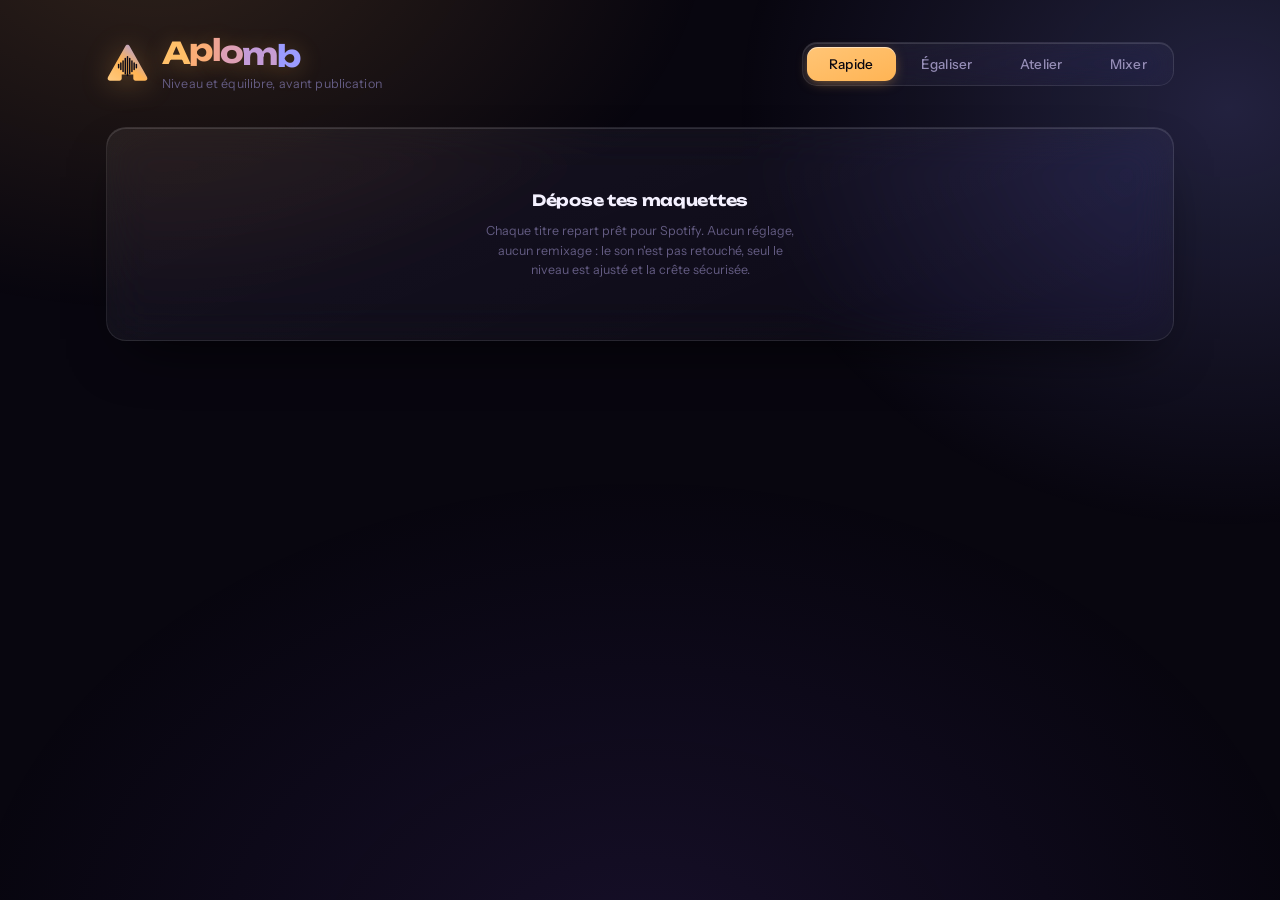
==== commit 09cadc00: "Update index.html" ====
--- a/Aplomb/index.html
+++ b/Aplomb/index.html
@@ -332,6 +332,7 @@
   <nav class="tabs" role="tablist">
     <button role="tab" class="on" data-tab="quick" aria-selected="true">Rapide</button>
     <button role="tab" data-tab="lvl" aria-selected="false">Égaliser</button>
+    <button role="tab" data-tab="atelier" aria-selected="false">Atelier</button>
     <button role="tab" data-tab="mix" aria-selected="false">Mixer</button>
   </nav>
 </div>
@@ -420,6 +421,68 @@
     </div>
   </div>
   <div class="read notes" id="notes"></div>
+</section>
+
+<!-- ================= ATELIER ================= -->
+<section id="atelier" hidden>
+  <div class="glass drop" id="adrop" tabindex="0" role="button">
+    <div class="invite">
+      <b>Le traitement complet</b>
+      <span>Réparation de l'écrêtage, recentrage du grave, équilibre du spectre, rabotage des pointes, mise à niveau. Écoute comparative avant de télécharger.</span>
+    </div>
+  </div>
+  <input type="file" id="apick" multiple accept=".flac,.wav,.aiff,.aif,audio/*" class="hidden">
+
+  <div class="bar">
+    <div class="field">
+      <div class="flabel">Profil visé
+        <span class="info" tabindex="0">i<span class="tip">Oriente l'équilibre du spectre. Point de départ conforme aux usages du style, pas une moyenne mesurée sur des disques.</span></span>
+      </div>
+      <select id="aprofil"></select>
+    </div>
+    <div class="field">
+      <div class="flabel">Traitements
+        <span class="info" tabindex="0">i<span class="tip">Coupe-les un par un pour identifier lequel te dérange. Chacun règle un problème distinct et ne touche pas au terrain des autres.</span></span>
+      </div>
+      <div class="togs">
+        <label><input type="checkbox" id="t_declip" checked> Écrêtage</label>
+        <label><input type="checkbox" id="t_mono" checked> Grave</label>
+        <label><input type="checkbox" id="t_tonal" checked> Spectre</label>
+        <label><input type="checkbox" id="t_dyn" checked> Pointes</label>
+      </div>
+    </div>
+    <button class="act push" id="ago" disabled>Traiter</button>
+  </div>
+
+  <progress id="aprog" class="hidden" max="100" value="0"></progress>
+  <p class="astep" id="astep"></p>
+
+  <div class="glass pad hidden" id="abpanel">
+    <div class="ab">
+      <b class="abn" id="abname"></b>
+      <button class="quiet" id="abplay">Écouter</button>
+      <div class="seg" id="abseg2">
+        <button class="on" data-src="0">Avant</button>
+        <button data-src="1">Après</button>
+      </div>
+      <span class="abnote">18 s autour du passage le plus fort, les deux versions au même volume.</span>
+    </div>
+  </div>
+
+  <div class="glass pad hidden" id="abox">
+    <table>
+      <thead><tr>
+        <th>Titre</th><th>Avant</th><th>Après</th><th>Crête</th>
+        <th>Plateaux réparés</th><th>Pompage</th><th></th>
+      </tr></thead>
+      <tbody id="arows"></tbody>
+    </table>
+    <div class="acts">
+      <button class="quiet" id="aclear">Vider</button>
+      <button class="quiet" id="aall">Tout télécharger</button>
+    </div>
+  </div>
+  <div class="read notes" id="anotes"></div>
 </section>
 
 <!-- ================= MIXER ================= -->
@@ -1154,7 +1217,7 @@
       x.classList.toggle('on', x===b);
       x.setAttribute('aria-selected', x===b);
     });
-    ['quick','lvl','mix'].forEach(k=>{ el(k).hidden = b.dataset.tab!==k; });
+    ['quick','lvl','atelier','mix'].forEach(k=>{ const n=el(k); if(n) n.hidden = b.dataset.tab!==k; });
     redrawAll();
   });
 });
@@ -1853,16 +1916,30 @@
 let qtracks=[];
 
 function quickPlan(t){
-  if(t.lufsIn>=-14){
-    return {ceil:-2, aim: t.lufsIn+Math.min(0,(-2-0.15)-t.tpIn), kind:'fort'};
-  }
-  const want=-14-t.lufsIn;
-  const head=(-1-0.15)-t.tpIn;
-  // Aucune limitation, jamais : on monte jusqu'à la cible OU jusqu'au
-  // plafond de crête, selon ce qui arrive en premier. La forme d'onde
-  // n'est donc jamais retouchée, seulement multipliée par un nombre.
-  const gain=Math.min(want, Math.max(0,head));
-  return {ceil:-1, aim:t.lufsIn+gain, kind:'faible', short:Math.max(0,want-gain)};
+  // 0.10 dB de marge sous le plafond interne du traitement : sans ça,
+  // un gain qui pose la crête pile sur la limite fait basculer le calcul
+  // sur le chemin du limiteur à cause de l'arrondi flottant, alors
+  // qu'aucune limitation n'est nécessaire.
+  const slack = 0.25;
+  const drop = ceil => Math.min(0, (ceil - slack) - t.tpIn);   // jamais de montée
+
+  if(t.lufsIn >= -14){
+    let aim = t.lufsIn + drop(-2);
+    if(aim >= -14) return {ceil:-2, aim, kind:'fort', short:0, reason:null};
+    // En redescendant sous la cible, c'est le plafond de −1 qui s'applique :
+    // on regagne le décibel qu'un plafond de −2 aurait coûté pour rien.
+    aim = t.lufsIn + drop(-1);
+    return {ceil:-1, aim, kind:'faible', short:Math.max(0,-14-aim),
+            reason: t.tpIn > -1 ? 'crete' : 'densite'};
+  }
+
+  const want = -14 - t.lufsIn;
+  const head = (-1 - slack) - t.tpIn;
+  // On monte jusqu'à la cible OU jusqu'au plafond, selon ce qui arrive
+  // en premier. Jamais de limitation, la forme d'onde reste intacte.
+  const gain = Math.min(want, Math.max(0, head));
+  return {ceil:-1, aim:t.lufsIn+gain, kind:'faible', short:Math.max(0,want-gain),
+          reason: t.tpIn > -1 ? 'crete' : 'densite'};
 }
 
 async function quickAdd(list){
@@ -1917,8 +1994,14 @@
     if(lim.length) h+='<p class="flag">'+lim.length+' titre'+(lim.length>1?'s ont':' a')+
       ' dû être écrêté par sécurité, ce qui ne devrait pas arriver. Signale-le moi.</p>';
 
-    if(shortOf.length) h+='<p class="flag">'+shortOf.length+' titre'+(shortOf.length>1?'s restent':' reste')+
-      ' sous la cible : il manque de la densité à la source pour aller plus haut sans abîmer le son. Spotify le jouera un peu en retrait. Pour corriger ça il faut resserrer le master dans FL Studio, pas ici.</p>';
+    const byPeak = shortOf.filter(t=>t.plan.reason==='crete');
+    const byDens = shortOf.filter(t=>t.plan.reason!=='crete');
+    if(byPeak.length) h+='<p class="flag">'+byPeak.length+' titre'+(byPeak.length>1?'s ont':' a')+
+      ' une crête trop haute à la source : il a fallu descendre pour tenir sous le plafond, donc '+
+      (byPeak.length>1?'ils resteront':'il restera')+' un peu en retrait. Baisse le master dans FL Studio avant l\'export plutôt que d\'écrêter.</p>';
+    if(byDens.length) h+='<p class="flag">'+byDens.length+' titre'+(byDens.length>1?'s restent':' reste')+
+      ' sous la cible : il manque de la densité à la source pour aller plus haut sans abîmer le son. Spotify '+
+      (byDens.length>1?'les jouera':'le jouera')+' un peu en retrait. Pour corriger, resserre le master dans FL Studio, pas ici.</p>';
     h+='<p class="soft">Si un titre te paraît en retrait alors que le niveau est bon, passe-le dans l\'onglet Mixer : c\'est l\'équilibre du spectre, pas le volume.</p>';
   }
   el('qnotes').innerHTML=h;
@@ -2207,6 +2290,514 @@
 document.querySelectorAll('.submode button').forEach(b=>
   b.addEventListener('click',()=>setSubmode(b.dataset.sub)));
 
+/* ==================================================================
+   CHAÎNE DE MASTERING
+   Quatre traitements, dans l'ordre où ils doivent venir. Chacun règle
+   un problème précis et se coupe indépendamment.
+   ================================================================== */
+
+/* ------------------------------------------------------------------
+   1. RÉPARATION D'ÉCRÊTAGE
+   Un master poussé au-delà du zéro numérique a des sommets rabotés à
+   plat. Ces plateaux fabriquent des harmoniques aiguës : c'est ce qui
+   fait rasper les charleys. On retrouve la forme perdue en faisant
+   passer une cubique par les échantillons intacts de part et d'autre.
+   ------------------------------------------------------------------ */
+function declip(channels, onProgress){
+  let repaired = 0, runs = 0;
+  const out = channels.map(ch => Float32Array.from(ch));
+
+  for(let c=0;c<out.length;c++){
+    const x = out[c];
+    const n = x.length;
+    let peak = 0;
+    for(let i=0;i<n;i++){ const a=Math.abs(x[i]); if(a>peak) peak=a; }
+    if(peak < 0.5) continue;
+    const thr = peak * 0.985;
+
+    let i = 0;
+    while(i < n){
+      if(Math.abs(x[i]) < thr){ i++; continue; }
+      const sign = x[i] >= 0 ? 1 : -1;
+      let j = i;
+      while(j < n && Math.abs(x[j]) >= thr && (x[j]>=0?1:-1) === sign) j++;
+      const len = j - i;
+
+      // Un plateau de deux échantillons ou plus est un écrêtage certain.
+      // Un échantillon isolé au sommet est douteux : on ne le répare que
+      // si ses voisins intacts prédisent une valeur qui dépasse le
+      // plafond — preuve qu'il a bien été rogné.
+      let flat = len >= 2 && len <= 48 && i >= 2 && j + 2 <= n;
+      if(flat){
+        let lo2=Infinity, hi2=-Infinity;
+        for(let k=i;k<j;k++){const a=Math.abs(x[k]); if(a<lo2)lo2=a; if(a>hi2)hi2=a;}
+        flat = (hi2-lo2) < peak*0.012;
+      }
+      if(!flat && len === 1 && i >= 2 && j + 2 <= n){
+        const p0=x[i-2],p1=x[i-1],p2=x[j],p3=x[j+1];
+        const t=0, t0=-2,t1=-1,t2=1,t3=2;
+        const v = p0*((t-t1)*(t-t2)*(t-t3))/((t0-t1)*(t0-t2)*(t0-t3))
+                + p1*((t-t0)*(t-t2)*(t-t3))/((t1-t0)*(t1-t2)*(t1-t3))
+                + p2*((t-t0)*(t-t1)*(t-t3))/((t2-t0)*(t2-t1)*(t2-t3))
+                + p3*((t-t0)*(t-t1)*(t-t2))/((t3-t0)*(t3-t1)*(t3-t2));
+        if(Math.abs(v) > peak*1.006 && (v>=0?1:-1) === sign) flat = true;
+      }
+      if(flat){
+        let lo2=Infinity, hi2=-Infinity;
+        for(let k=i;k<j;k++){const a=Math.abs(x[k]); if(a<lo2)lo2=a; if(a>hi2)hi2=a;}
+        flat = (hi2-lo2) < peak*0.012;
+      }
+      if(flat){
+        const p0=x[i-2], p1=x[i-1], p2=x[j], p3=x[j+1];
+        const t0=-2, t1=-1, t2=len, t3=len+1;
+        const lim = peak * 1.55;
+        for(let k=0;k<len;k++){
+          const t=k;
+          // interpolation de Lagrange sur les quatre points intacts
+          const v = p0*((t-t1)*(t-t2)*(t-t3))/((t0-t1)*(t0-t2)*(t0-t3))
+                  + p1*((t-t0)*(t-t2)*(t-t3))/((t1-t0)*(t1-t2)*(t1-t3))
+                  + p2*((t-t0)*(t-t1)*(t-t3))/((t2-t0)*(t2-t1)*(t2-t3))
+                  + p3*((t-t0)*(t-t1)*(t-t2))/((t3-t0)*(t3-t1)*(t3-t2));
+          // la reconstruction doit dépasser le plateau, jamais s'effondrer
+          const keep = sign > 0 ? Math.max(x[i+k], Math.min(v, lim))
+                                : Math.min(x[i+k], Math.max(v, -lim));
+          x[i+k] = keep;
+        }
+        repaired += len; runs++;
+      }
+      i = j;
+    }
+    if(onProgress) onProgress((c+1)/out.length);
+  }
+  return { channels: out, repaired, runs };
+}
+
+/* ------------------------------------------------------------------
+   2. GRAVE EN MONO
+   Deux basses qui se battent en phase, c'est de l'énergie qui remplit
+   le compteur sans se faire entendre, et un bas du spectre flou. On
+   recentre sous une fréquence de coupure, avec un fondu progressif
+   pour ne pas rétrécir le reste de l'image stéréo.
+   ------------------------------------------------------------------ */
+function monoBass(channels, fs, freq){
+  if(channels.length < 2) return channels;
+  const L=channels[0], R=channels[1], n=L.length;
+  const oL=new Float32Array(n), oR=new Float32Array(n);
+  // Un seul pôle : c'est le seul filtre dont le passe-bas et son
+  // complément (signal moins passe-bas) se recomposent exactement, sans
+  // bosse ni creux au point de coupure. Une pente plus raide fabriquerait
+  // une bosse de +3 dB pile là où on veut retirer de l'énergie.
+  // Passe-haut Butterworth d'ordre 2 appliqué au côté seul : magnitude
+  // monotone, pas de bosse au point de coupure, et l'élargissement
+  // revient à plein régime moins d'une octave au-dessus.
+  const w=Math.tan(Math.PI*freq/fs), k=1/(1+Math.SQRT2*w+w*w);
+  const b0=k, b1=-2*k, b2=k;
+  const a1=2*(w*w-1)*k, a2=(1-Math.SQRT2*w+w*w)*k;
+  let x1=0,x2=0,y1=0,y2=0;
+  for(let i=0;i<n;i++){
+    const m=(L[i]+R[i])*0.5, sd=(L[i]-R[i])*0.5;
+    const sHigh=b0*sd+b1*x1+b2*x2-a1*y1-a2*y2;
+    x2=x1;x1=sd;y2=y1;y1=sHigh;
+    oL[i]=m+sHigh; oR[i]=m-sHigh;
+  }
+  return [oL,oR];
+}
+
+/* ------------------------------------------------------------------
+   3. CORRECTION DYNAMIQUE MULTIBANDE
+   Chaque bande est comparée à SON PROPRE niveau des dernières secondes,
+   pas à une courbe lisse. Un égaliseur fixe qui vise une courbe combat
+   la tonalité du morceau : une note de basse tenue ou un synthé marqué
+   dépassent forcément une droite, et se font raboter pour rien.
+   Ici, on ne réduit qu'un dépassement par rapport au contexte immédiat.
+   Ça attrape exactement ce qui gêne — un charley qui rappe, une note
+   qui résonne, un coup de basse qui gonfle — et ça laisse intacts
+   l'équilibre général et la dynamique du morceau.
+   ------------------------------------------------------------------ */
+function dynamicShape(channels, fs, opts, onProgress){
+  const N = 2048, R = N >> 2;   // 46 ms : assez court pour attraper une frappe
+  const n = channels[0].length;
+  const maxCut  = opts.maxCut  !== undefined ? opts.maxCut  : 5;
+  const amount  = opts.amount  !== undefined ? opts.amount  : 0.6;
+  const thresh  = opts.thresh  !== undefined ? opts.thresh  : 6;   // dB au-dessus du contexte
+  const memory  = opts.memory  !== undefined ? opts.memory  : 2.5; // secondes de contexte
+  const attackS = opts.attack  !== undefined ? opts.attack  : 0.012;
+  const releaseS= opts.release !== undefined ? opts.release : 0.18;
+
+  // bandes au tiers d'octave
+  const centers=[], edges=[];
+  for(let f=25; f<fs*0.47; f*=Math.pow(2,1/3)) centers.push(f);
+  for(const f of centers) edges.push([f/Math.pow(2,1/6), f*Math.pow(2,1/6)]);
+  const nb = centers.length;
+  const binHz = fs/N;
+  const bandBins = edges.map(([lo,hi])=>[
+    Math.max(1, Math.round(lo/binHz)),
+    Math.min(N/2-1, Math.round(hi/binHz))]);
+
+  const win = new Float64Array(N);
+  for(let i=0;i<N;i++) win[i]=0.5-0.5*Math.cos(2*Math.PI*i/N);
+
+  const framesPerSec = fs/R;
+  const aAtt = Math.exp(-1/(attackS*framesPerSec));
+  const aRel = Math.exp(-1/(releaseS*framesPerSec));
+  const aSlow= Math.exp(-1/(memory*framesPerSec));
+
+  const out = channels.map(()=>new Float64Array(n+N));
+  const norm = new Float64Array(n+N);
+  const slow  = new Float64Array(nb).fill(NaN); // niveau de contexte par bande
+  const state = new Float64Array(nb);           // gain courant par bande, en dB
+  const binGain = new Float64Array(N/2+1);
+  let peakCut = 0;
+
+  const nFrames = Math.ceil((n)/R);
+  for(let f=0, pos=0; pos < n; f++, pos+=R){
+    // --- analyse : on décide sur la somme des canaux ---
+    const re=new Float64Array(N), im=new Float64Array(N);
+    for(let i=0;i<N;i++){
+      const idx=pos+i;
+      let v=0;
+      if(idx<n) for(const ch of channels) v+=ch[idx];
+      re[i]=v/channels.length*win[i];
+    }
+    fft(re,im);
+
+    // --- niveau et dépassement par bande ---
+    for(let b=0;b<nb;b++){
+      let p=0;
+      const [lo,hi]=bandBins[b];
+      for(let k=lo;k<=hi;k++) p+=re[k]*re[k]+im[k]*im[k];
+      const lvl = 10*Math.log10(Math.max(p/(hi-lo+1),1e-30));
+      if(isNaN(slow[b])) slow[b]=lvl;
+      else slow[b] = aSlow*slow[b] + (1-aSlow)*lvl;
+      const over = lvl - slow[b] - thresh;
+      let want = over > 0 ? -over*amount : 0;
+      if(want < -maxCut) want = -maxCut;
+      const s = state[b];
+      // descente rapide, remontée lente : pas de pompage
+      state[b] = want < s ? aAtt*s + (1-aAtt)*want : aRel*s + (1-aRel)*want;
+      if(-state[b] > peakCut) peakCut = -state[b];
+    }
+
+    // --- gain par bin, lissé en fréquence ---
+    for(let k=0;k<=N/2;k++){
+      const fr=Math.max(binHz,k*binHz);
+      // interpolation linéaire en log-fréquence entre les centres
+      let g;
+      if(fr<=centers[0]) g=state[0];
+      else if(fr>=centers[nb-1]) g=state[nb-1];
+      else{
+        const t=Math.log2(fr/centers[0])*3;   // 3 bandes par octave
+        const i0=Math.min(nb-2,Math.floor(t)), frac=t-i0;
+        g=state[i0]*(1-frac)+state[i0+1]*frac;
+      }
+      binGain[k]=Math.pow(10,g/20);
+    }
+
+    // --- application sur chaque canal, puis recouvrement-addition ---
+    for(let c=0;c<channels.length;c++){
+      const cr=new Float64Array(N), ci=new Float64Array(N);
+      const src=channels[c];
+      for(let i=0;i<N;i++){ const idx=pos+i; cr[i]=(idx<n?src[idx]:0)*win[i]; }
+      fft(cr,ci);
+      for(let k=0;k<=N/2;k++){
+        const g=binGain[k];
+        cr[k]*=g; ci[k]*=g;
+        if(k>0 && k<N/2){ cr[N-k]*=g; ci[N-k]*=g; }
+      }
+      ifft(cr,ci);
+      const o=out[c];
+      for(let i=0;i<N;i++) o[pos+i]+=cr[i]*win[i];
+    }
+    for(let i=0;i<N;i++) norm[pos+i]+=win[i]*win[i];
+    if(onProgress && (f&15)===0) onProgress(pos/n);
+  }
+
+  const res = channels.map((_,c)=>{
+    const o=new Float32Array(n);
+    for(let i=0;i<n;i++) o[i]=out[c][i]/Math.max(norm[i],1e-9);
+    return o;
+  });
+  return { channels: res, peakCut };
+}
+
+
+/* ------------------------------------------------------------------
+   4. LA CHAÎNE COMPLÈTE
+   L'ordre n'est pas négociable : on répare avant de filtrer, on filtre
+   avant de comprimer, on met à niveau en dernier.
+   ------------------------------------------------------------------ */
+async function masterChain(channels, fs, opt, onProgress){
+  const rep = { steps: [] };
+  let x = channels;
+  const step = (p,label)=>{ if(onProgress) onProgress(p,label); };
+
+  // 1. réparation des sommets rabotés
+  if(opt.declip){
+    step(0.05,'Réparation des crêtes écrêtées');
+    const d = declip(x, null);
+    x = d.channels;
+    rep.repaired = d.repaired; rep.runs = d.runs;
+    if(d.runs) rep.steps.push('écrêtage réparé');
+  }
+  await pause();
+
+  // 2. recentrage du grave
+  if(opt.monoBassHz > 0 && x.length > 1){
+    step(0.15,'Recentrage du grave');
+    x = monoBass(x, fs, opt.monoBassHz);
+    rep.steps.push('grave recentré');
+  }
+  await pause();
+
+  // 3. correction tonale moyenne, douce et à phase minimale
+  if(opt.tonal){
+    step(0.25,'Équilibre du spectre');
+    const lu = integratedLoudness(x, fs);
+    const spec = averageSpectrum(x, fs, lin(-14-lu));
+    if(spec){
+      const tgt = targetSpectrum(spec.binHz, spec.power.length, opt.shape);
+      const k = Math.pow(10,(midLevel(spec.power,spec.binHz)-midLevel(tgt.power,tgt.binHz))/10);
+      for(let b=0;b<tgt.power.length;b++) tgt.power[b]*=k;
+      const f = designMatchFilter(spec,[tgt],fs,opt.tonal);
+      x = convolve(x, f.taps, null, f.delay);
+      let mx=0; for(let b=1;b<f.curve.length;b++){const fr=b*f.binHz;
+        if(fr>20&&fr<18000) mx=Math.max(mx,Math.abs(f.curve[b]));}
+      rep.tonalMax = mx;
+      rep.curve = f.curve; rep.curveBin = f.binHz;
+      if(mx>0.2) rep.steps.push('spectre rééquilibré');
+    }
+  }
+  await pause();
+
+  // 4. rabotage des pointes, bande par bande
+  if(opt.dynamic){
+    step(0.5,'Rabotage des pointes');
+    const d = dynamicShape(x, fs, opt.dynamic, p=>step(0.5+p*0.3,'Rabotage des pointes'));
+    x = d.channels; rep.peakCut = d.peakCut;
+    if(d.peakCut>0.2) rep.steps.push('pointes rabotées');
+  }
+  await pause();
+
+  // 5. mise à niveau et sécurité de crête
+  step(0.85,'Mise à niveau');
+  const t = { channels:x, sampleRate:fs };
+  t.lufsIn = integratedLoudness(x, fs);
+  t.peakIn = (await truePeakScan(x, maxAbs(x)*0.5, false, null)).peak;
+  t.tpIn = dB(t.peakIn);
+  // On ne crushe jamais un morceau pour atteindre la cible : au-delà de
+  // la limitation autorisée, on s'arrête et on laisse Spotify remonter
+  // ce qu'il peut. Un titre un peu en retrait vaut mieux qu'un titre écrasé.
+  const maxLim = opt.maxLimit !== undefined ? opt.maxLimit : 2;
+  const reachable = t.lufsIn + ((opt.ceiling - 0.2) - t.tpIn) + maxLim;
+  const aim = Math.min(opt.target, Math.max(reachable, t.lufsIn));
+  rep.short = Math.max(0, opt.target - aim);
+  const res = await processTrack(t, aim, opt.ceiling, p=>step(0.85+p*0.15,'Mise à niveau'));
+  rep.lufsOut = res.lufsOut; rep.tpOut = res.tpOut; rep.reductionDb = res.reductionDb;
+  return { channels: res.channels, sampleRate: fs, result: res, report: rep };
+}
+const pause = () => new Promise(r=>setTimeout(r,0));
+
+/* ==================================================================
+   ATELIER — la chaîne complète
+   ================================================================== */
+
+let atracks = [];
+const ATOG = ['declip','mono','tonal','dyn'];
+
+function atelierOpts(){
+  const shape = Object.assign({}, PROFILS[el('aprofil').value] || PROFILS.neutre);
+  return {
+    declip: el('t_declip').checked,
+    monoBassHz: el('t_mono').checked ? 110 : 0,
+    shape,
+    tonal: el('t_tonal').checked
+      ? {strength:0.7, maxCut:4, maxBoost:3, bassCap:3, taps:4096} : null,
+    dynamic: el('t_dyn').checked ? {maxCut:5} : null,
+    target: -14, ceiling: -1
+  };
+}
+
+async function atelierAdd(list){
+  const files=[...list].filter(f=>/\.(flac|wav|aif|aiff|mp3|m4a|ogg)$/i.test(f.name));
+  if(!files.length) return;
+  el('aprog').classList.remove('hidden');
+  el('ago').disabled=true;
+  for(const f of files){
+    try{
+      const t=await loadFile(f);
+      t.lufsIn=integratedLoudness(t.channels,t.sampleRate);
+      const sc=await truePeakScan(t.channels,maxAbs(t.channels)*0.5,false,
+        p=>{el('aprog').value=p*100;});
+      t.tpIn=dB(sc.peak); t.peakIn=sc.peak;
+      t.mod=modulation(t.channels,t.sampleRate).depth;
+      atracks.push(t);
+    }catch(e){ atracks.push({name:f.name+' — illisible',error:true}); }
+    atelierRender();
+  }
+  el('aprog').classList.add('hidden'); el('aprog').value=0;
+  el('ago').disabled = !atracks.some(t=>!t.error);
+}
+
+async function atelierRun(){
+  const usable=atracks.filter(t=>!t.error);
+  if(!usable.length) return;
+  el('ago').disabled=true; el('ago').textContent='Traitement…';
+  el('aprog').classList.remove('hidden');
+  for(let i=0;i<usable.length;i++){
+    const t=usable[i];
+    el('astep').textContent=t.name;
+    const out=await masterChain(t.channels,t.sampleRate,atelierOpts(),
+      (p,label)=>{ el('aprog').value=((i+p)/usable.length)*100;
+                   el('astep').textContent=t.name+' — '+label; });
+    t.out=out;
+    t.modOut=modulation(out.channels,t.sampleRate).depth;
+    atelierRender();
+  }
+  el('aprog').classList.add('hidden'); el('aprog').value=0;
+  el('astep').textContent='';
+  el('ago').disabled=false; el('ago').textContent='Traiter';
+}
+
+function atelierRender(){
+  const rows=el('arows'); rows.innerHTML='';
+  atracks.forEach((t,i)=>{
+    const tr=document.createElement('tr');
+    if(t.error){ tr.innerHTML='<td>'+t.name+'</td><td colspan="6" class="warn">non lu</td>';
+      rows.appendChild(tr); return; }
+    const o=t.out;
+    tr.innerHTML=
+      '<td>'+t.name+'</td>'+
+      '<td class="dim">'+mn(t.lufsIn.toFixed(1))+'</td>'+
+      '<td class="amber">'+(o?mn(o.report.lufsOut.toFixed(1)):'—')+'</td>'+
+      '<td>'+(o?mn(o.report.tpOut.toFixed(2)):mn(t.tpIn.toFixed(2)))+' dBTP</td>'+
+      '<td class="dim">'+(o?(o.report.runs||0):'—')+'</td>'+
+      '<td>'+(o?num(t.modOut-t.mod,1)+' dB':'—')+'</td>'+
+      '<td>'+(o?'<button class="quiet" data-ab="'+i+'">Écouter</button> '+
+                '<button class="quiet" data-ad="'+i+'">Télécharger</button>':'')+'</td>';
+    rows.appendChild(tr);
+  });
+  el('abox').classList.toggle('hidden',!atracks.length);
+  rows.querySelectorAll('[data-ad]').forEach(b=>b.onclick=()=>{
+    const t=atracks[+b.dataset.ad];
+    download({name:t.name, result:t.out.result});
+  });
+  rows.querySelectorAll('[data-ab]').forEach(b=>b.onclick=()=>atelierListen(+b.dataset.ab));
+  atelierNotes();
+}
+
+function atelierNotes(){
+  const done=atracks.filter(t=>t.out);
+  if(!done.length){ el('anotes').innerHTML=''; return; }
+  let h='';
+  const clip=done.filter(t=>(t.out.report.runs||0)>50);
+  const noclip=done.filter(t=>(t.out.report.runs||0)<=50 && t.tpIn>-0.5);
+  const worse=done.filter(t=>t.modOut-t.mod>0.8);
+  const lim=done.filter(t=>t.out.report.short>0.3);
+
+  h+='<p>Cinq traitements dans l\'ordre : réparation des sommets écrêtés, recentrage du grave, '+
+     'équilibre du spectre plafonné à 4 dB, rabotage des pointes bande par bande, puis mise à niveau. '+
+     'Sortie en WAV 24 bits à la fréquence d\'origine.</p>';
+  if(clip.length) h+='<p><em>'+clip.length+' titre'+(clip.length>1?'s étaient':' était')+
+    ' réellement écrêté'+(clip.length>1?'s':'')+'</em> : les sommets rabotés ont été reconstruits. '+
+    'C\'est là que le traitement gagne le plus, parce que l\'écrêtage fabrique des harmoniques aiguës — '+
+    'exactement ce qui fait rasper les charleys.</p>';
+  if(noclip.length) h+='<p class="soft">'+noclip.length+' titre'+(noclip.length>1?'s frôlent':' frôle')+
+    ' le zéro numérique sans plateau franc. La réparation n\'y change presque rien : '+
+    'la dureté vient alors du mix ou des sons eux-mêmes, pas de l\'écrêtage.</p>';
+  if(lim.length) h+='<p class="flag">'+lim.length+' titre'+(lim.length>1?'s restent':' reste')+
+    ' sous la cible : les atteindre aurait demandé plus de 2 dB de limitation, et je ne crushe pas '+
+    'un morceau pour gagner un décibel. Leur écart entre niveau moyen et crêtes est trop grand : '+
+    'c\'est le master qu\'il faut resserrer dans FL Studio.</p>';
+  if(worse.length) h+='<p class="flag">Attention : '+worse.length+' titre'+(worse.length>1?'s ont':' a')+
+    ' plus de modulation rythmique qu\'avant. Compare à l\'oreille et coupe le rabotage des pointes si ça pompe.</p>';
+  h+='<p class="soft">Écoute toujours avant de publier. Le bouton Écouter cale les deux versions au même '+
+     'volume : c\'est la seule comparaison honnête.</p>';
+  el('anotes').innerHTML=h;
+}
+
+/* ---------- écoute comparative d'un titre ---------- */
+let ab={ctx:null, buf:[null,null], src:null, which:0, at:0, off:0, on:false, name:''};
+
+async function atelierListen(i){
+  const t=atracks[i]; if(!t||!t.out) return;
+  abStop();
+  el('abpanel').classList.remove('hidden');
+  el('abname').textContent=t.name;
+  el('abplay').disabled=true; el('abplay').textContent='Préparation…';
+  await new Promise(r=>setTimeout(r,20));
+
+  const fsr=t.sampleRate, n=t.channels[0].length;
+  const win=Math.min(n, Math.round(fsr*18));
+  const blk=fsr, nb=Math.max(1,Math.floor(n/blk));
+  let best=0,bestE=-1;
+  for(let k=0;k<nb;k++){ let e=0; const o=k*blk;
+    for(let j=0;j<blk;j+=64){const v=t.channels[0][o+j]||0; e+=v*v;}
+    if(e>bestE){bestE=e;best=k;} }
+  const start=Math.max(0,Math.min(n-win, best*blk-Math.round(win/2)));
+  const cutA=t.channels.map(c=>c.slice(start,start+win));
+  const cutB=t.out.channels.map(c=>c.slice(start,start+win));
+
+  ab.ctx = ab.ctx || new (window.AudioContext||window.webkitAudioContext)();
+  const gA=lin(-16-integratedLoudness(cutA,fsr));
+  const gB=lin(-16-integratedLoudness(cutB,fsr));
+  const mk=(chs,g)=>{ const b=ab.ctx.createBuffer(chs.length,chs[0].length,fsr);
+    chs.forEach((c,k)=>{ const d=b.getChannelData(k);
+      for(let x=0;x<c.length;x++) d[x]=Math.max(-1,Math.min(1,c[x]*g)); });
+    return b; };
+  ab.buf=[mk(cutA,gA),mk(cutB,gB)];
+  ab.off=0; ab.which=0;
+  document.querySelectorAll('#abseg2 button').forEach(b=>
+    b.classList.toggle('on', b.dataset.src==='0'));
+  el('abplay').disabled=false; el('abplay').textContent='Écouter';
+}
+function abStart(){
+  if(!ab.buf[ab.which]) return;
+  ab.src=ab.ctx.createBufferSource();
+  ab.src.buffer=ab.buf[ab.which]; ab.src.loop=true;
+  ab.src.connect(ab.ctx.destination);
+  ab.src.start(0, ab.off % ab.buf[ab.which].duration);
+  ab.at=ab.ctx.currentTime; ab.on=true;
+  el('abplay').textContent='Pause';
+}
+function abStop(){
+  if(ab.src){ try{ab.src.stop()}catch(e){} ab.src.disconnect(); ab.src=null; }
+  if(ab.on && ab.ctx) ab.off += ab.ctx.currentTime-ab.at;
+  ab.on=false;
+  const b=el('abplay'); if(b && b.textContent==='Pause') b.textContent='Écouter';
+}
+function abSwitch(i){
+  if(ab.which===i) return;
+  ab.which=i;
+  document.querySelectorAll('#abseg2 button').forEach(b=>
+    b.classList.toggle('on', +b.dataset.src===i));
+  if(ab.on){ abStop(); abStart(); }
+}
+
+/* ---------- branchements ---------- */
+wireDrop(el('adrop'), el('apick'), atelierAdd);
+el('ago').addEventListener('click', atelierRun);
+el('aclear').addEventListener('click', ()=>{ atracks=[]; abStop();
+  el('abpanel').classList.add('hidden'); atelierRender(); });
+el('aall').addEventListener('click', async()=>{
+  for(const t of atracks.filter(t=>t.out)){
+    download({name:t.name, result:t.out.result});
+    await new Promise(r=>setTimeout(r,400));
+  }
+});
+el('abplay').addEventListener('click', ()=>{
+  if(!ab.ctx) return;
+  if(ab.ctx.state==='suspended') ab.ctx.resume();
+  ab.on ? abStop() : abStart();
+});
+document.querySelectorAll('#abseg2 button').forEach(b=>
+  b.addEventListener('click', ()=>abSwitch(+b.dataset.src)));
+
+for(const p of Object.keys(PROFILS)){
+  const o=document.createElement('option');
+  o.value=p; o.textContent=PROFILS[p].label;
+  el('aprofil').appendChild(o);
+}
+
 </script>
 </body>
 </html>
